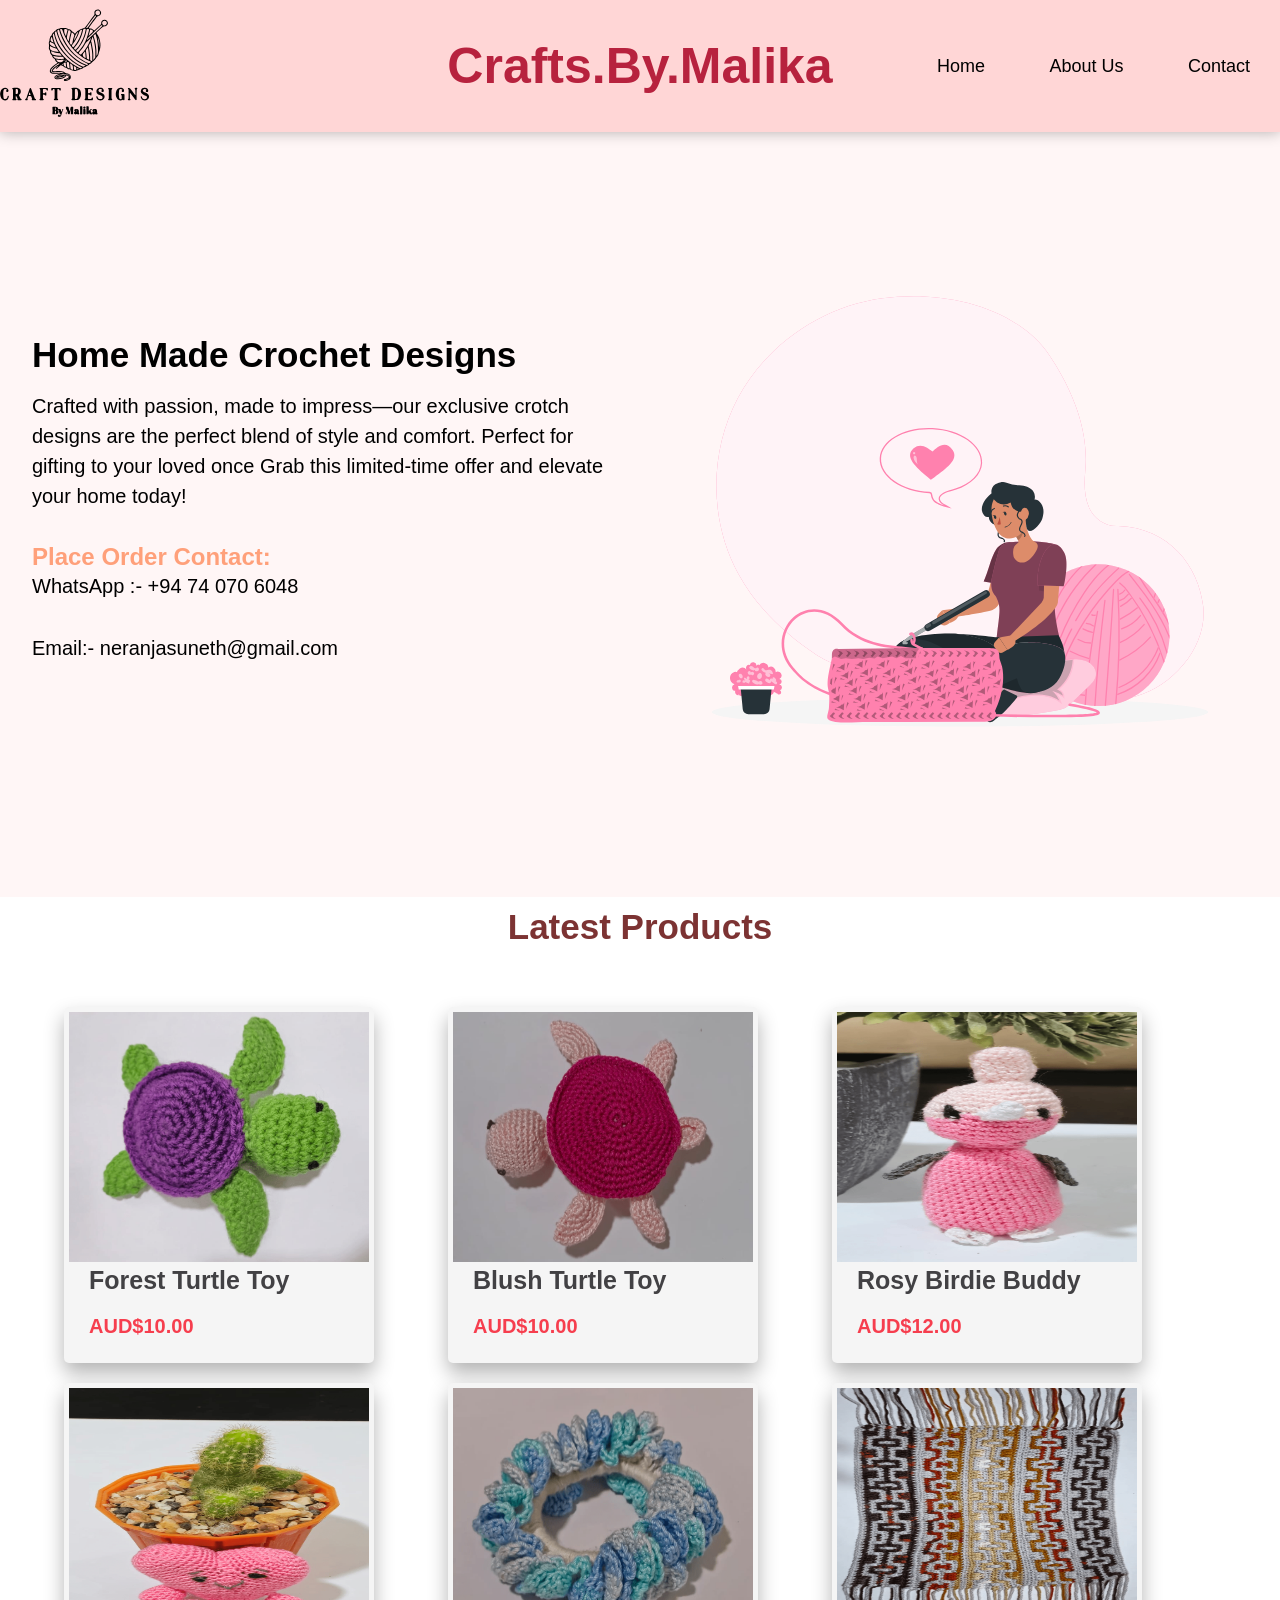
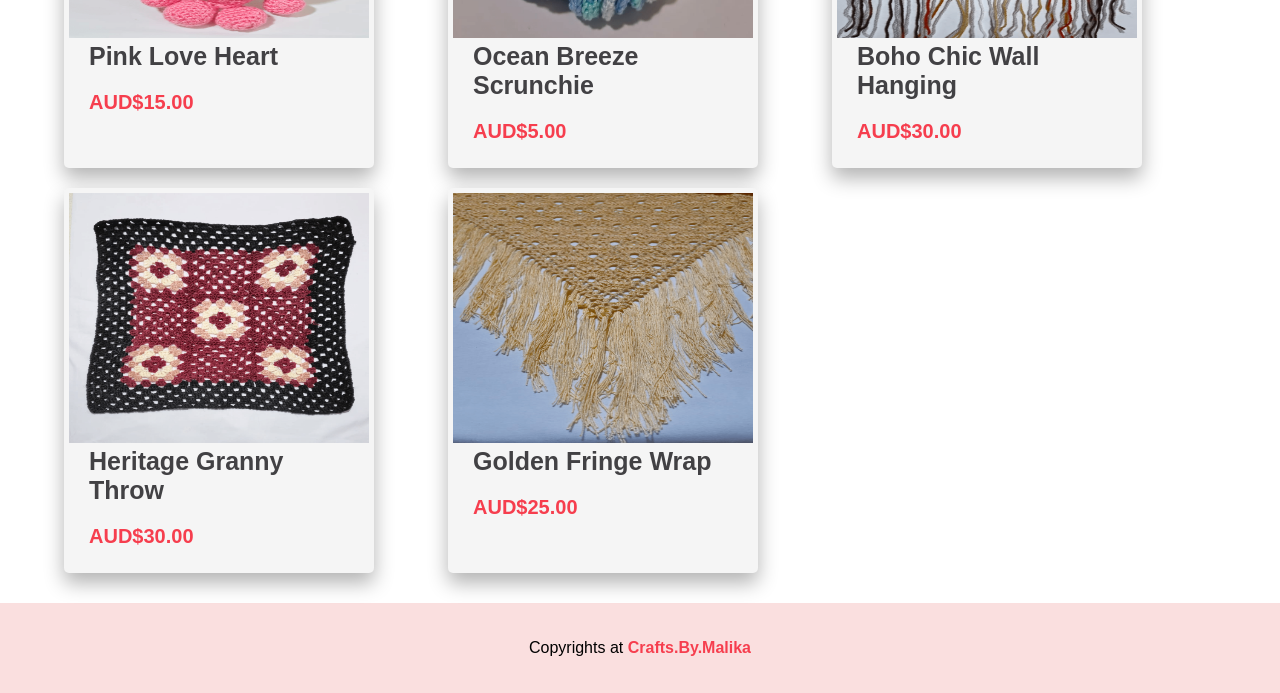
==== HTML/index.html @ 928efe6c "Changed Logo size and links on nav bar" ====
<!DOCTYPE html>
<html lang="en">
  <head>
    <meta charset="UTF-8" />
    <meta name="viewport" content="width=device-width, initial-scale=1.0" />
    <title>Document</title>
    <link rel="stylesheet" href="style.css" />
  </head>
  <body>
    <nav>
        <div class="column-right">
            <img
              src="./logo.svg"
              alt="Crafts.byMalika Logo"
              class="logo-image"
            />
          </div>
      <div class="logo">Crafts.By.Malika</div>
      
      <div class="nav-items">
        <a href="/">Home</a> 
        <a href="/">About Us</a> 
        <a href="/">Contact</a> 
      </div>
    </nav>
    <section class="hero">
      <div class="hero-container">
        <div class="column-left">
          <h1>Home Made Crochet Designs</h1>
          <p>
            Crafted with passion, made to impress—our exclusive crotch designs are the perfect blend of style and comfort. 
            Perfect for gifting to your loved once
            Grab this limited-time offer and elevate your home today!
          </p>

          <h2 class="contact">
            Place Order Contact:  
          </h2>

          <p> WhatsApp :- +94 74 070 6048</p>
          <p> Email:- neranjasuneth@gmail.com</p>
          
        </div>
        <div class="column-right">
          <img
            src="./Crochet-rafiki.svg"
            alt="illustration"
            class="hero-image"
          />
        </div>
      </div>

      

    </section>

    <h1 class="pheading"> Latest Products</h1>
   
    <section class="sec">
        <div class="products">

            <!-- Card Start -->
            <div class="card">
                <div class="img"><img src="1.png" alt=""></div>
                <div class="title">Forest Turtle Toy</div>
                <div class="box">
                    <div class="price">AUD$10.00</div>
                </div>
            </div>
            <!-- Card End -->

            <!-- Card Start -->
            <div class="card">
                <div class="img"><img src="2.png" alt=""></div>
                <div class="title">Blush Turtle Toy</div>
                <div class="box">
                    <div class="price">AUD$10.00</div>
                </div>
            </div>
            <!-- Card End -->

            <!-- Card Start -->
            <div class="card">
                <div class="img"><img src="3.png" alt=""></div>
                <div class="title">Rosy Birdie Buddy</div>
                <div class="box">
                    <div class="price">AUD$12.00</div>
                </div>
            </div>
            <!-- Card End -->

            <!-- Card Start -->
            <div class="card">
                <div class="img"><img src="4.png" alt=""></div>
                <div class="title">Pink Love Heart</div>
                <div class="box">
                    <div class="price">AUD$15.00</div>
                </div>
            </div>
            <!-- Card End -->

            <!-- Card Start -->
            <div class="card">
                <div class="img"><img src="5.png" alt=""></div>
                <div class="title">Ocean Breeze Scrunchie</div>
                <div class="box">
                    <div class="price">AUD$5.00</div>
                </div>
            </div>
            <!-- Card End -->

            <!-- Card Start -->
            <div class="card">
                <div class="img"><img src="6.png" alt=""></div>
                <div class="title">Boho Chic Wall Hanging</div>
                <div class="box">
                    <div class="price">AUD$30.00</div>
                </div>
            </div>
            <!-- Card End -->

            <!-- Card Start -->
            <div class="card">
                <div class="img"><img src="7.png" alt=""></div>
                <div class="title">Heritage Granny Throw</div>
                <div class="box">
                    <div class="price">AUD$30.00</div>
                </div>
            </div>
            <!-- Card End -->

            <!-- Card Start -->
            <div class="card">
                <div class="img"><img src="8.png" alt=""></div>
                <div class="title">Golden Fringe Wrap</div>
                <div class="box">
                    <div class="price">AUD$25.00</div>
                </div>
            </div>
            <!-- Card End -->

        
        </div>
    </section>

    <footer>
        <p>Copyrights at <a href="">Crafts.By.Malika</a></p>
    </footer>

  </body>
</html>
---- HTML/style.css ----
* {
    box-sizing: border-box;
    margin: 0;
    padding: 0;
    font-family: 'Trebuchet MS', 'Lucida Sans Unicode', 'Lucida Grande', 'Lucida Sans', Arial, sans-serif;
  }
  
  .logo-image {
    width: 150px; /* Adjust this value to make the logo smaller */
    height: auto; /* Maintain aspect ratio */
  }
  
  nav {
    height: 132px;
    background: #ffd6d6;
    display: flex;
    justify-content: space-between;
    align-items: center;
    padding: 0px calc((100vw - 1300px) / 2);
    position: relative;
    box-shadow: 0 0 14px rgba(0, 0, 0, 0.3);
    
  }
  
  .hero {
    background: #fff6f6;
  }
  
  .logo {
    color: #b7223e;
    font-size: 50px; 
    font-weight: bold;
    font-style: initial;
    position: absolute;
    left: 50%;
    transform: translateX(-50%);
  }
  
  .nav-items {
    margin-left: auto;
  }
  
  nav a {
    text-decoration: none;
    color: #000;
    font-size: 18px; 
    padding: 0 30px; 
  }
  
  nav a:hover {
    color: #1b13af;
  }

  .contact{
    color: lightsalmon;
  }
  
  .hero-container {
    display: grid;
    grid-template-columns: 0.5fr 0.5fr;
    height: 85vh;
    padding: 48px calc((100vw - 1300px) / 2); 
    
  }

  
  .column-left {
    display: flex;
    flex-direction: column;
    justify-content: center;
    align-items: flex-start;
    color: #000;
    padding: 0px 32px; 
  }
  
  .column-left h1 {
    margin-bottom: 16px; 
    font-size: 35px; 
  }
  
  .column-left p {
    margin-bottom: 32px;
    font-size: 20px; 
    line-height: 1.5;
  }

  .pheading{
    text-align: center;
    font-size: 35px;
    margin-top: 10px; 
    margin-bottom: 50px; 
    color: rgb(124, 51, 51);

  }
  
  /* Products */

  .sec{
    padding: 10px 5%;
  }

  .products{
    display: grid;
    grid-template-columns: repeat(auto-fit, minmax(320px, 1fr));
  }

  .products .card{

    width: 310px;
    background: #f5f5f5;
    box-shadow: 0 10px 20px rgba(0, 0, 0, 0.3);
    border-radius: 5px;
    padding: 5px;
    margin-bottom: 20px;
  }

  .products .card img{
    height: 250px;
    width: 100%;

  }

  .products .card .title{
    font-weight: 900;
    font-size: 25px;
    color: #424144;
    padding: 0 20px;
  }

  .products .card .box{
    display: flex;
    justify-content: space-between;
    align-items: center;
    padding: 20px;
  }
  
  .products .card .box .price{
    color: #f63e4e;
    font-size: 20px;
    font-weight: bold;
  }
  
  /* Footer */

  footer{
    background-color: #fadfdf;
    height: 10vh;
  }

  footer p{
    text-align: center;
    line-height: 10vh;
  }

  footer p a{
    text-decoration: none;
    color: #f63e4e;
    font-weight: bold;
  }
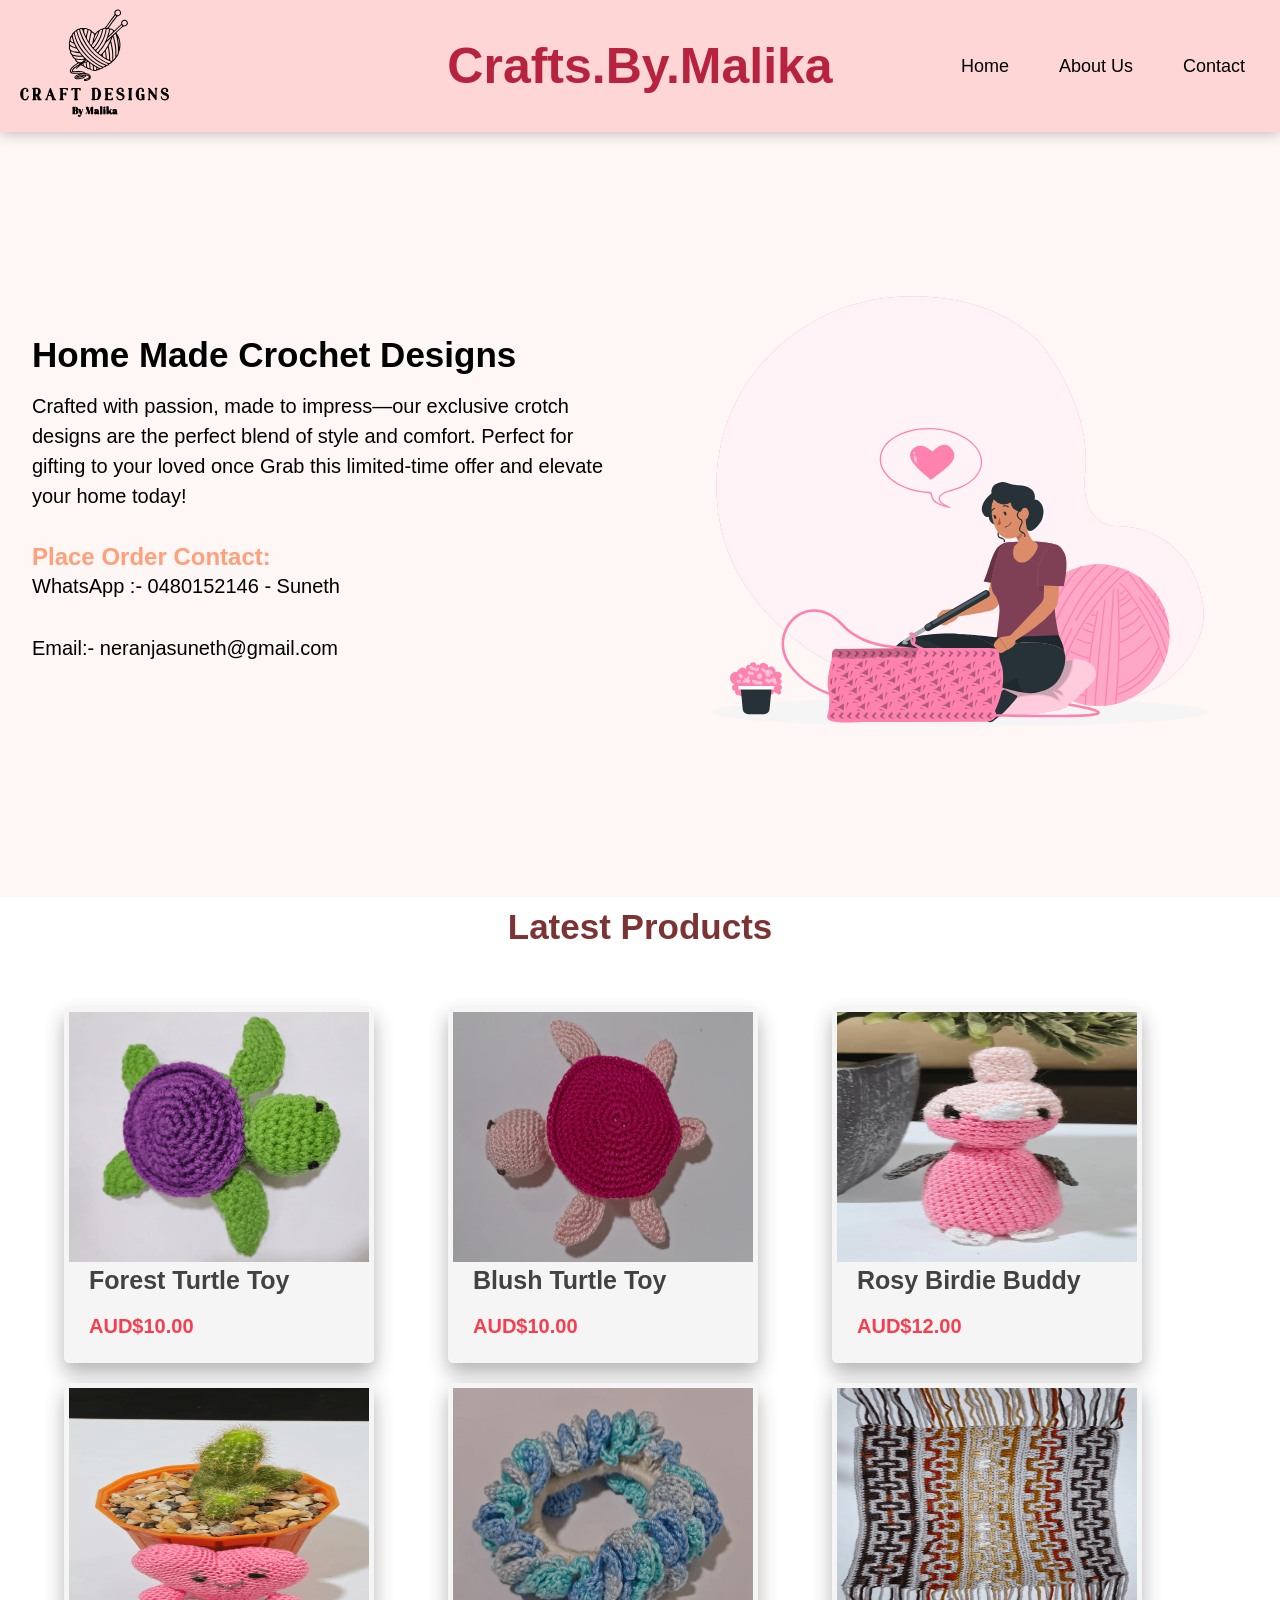
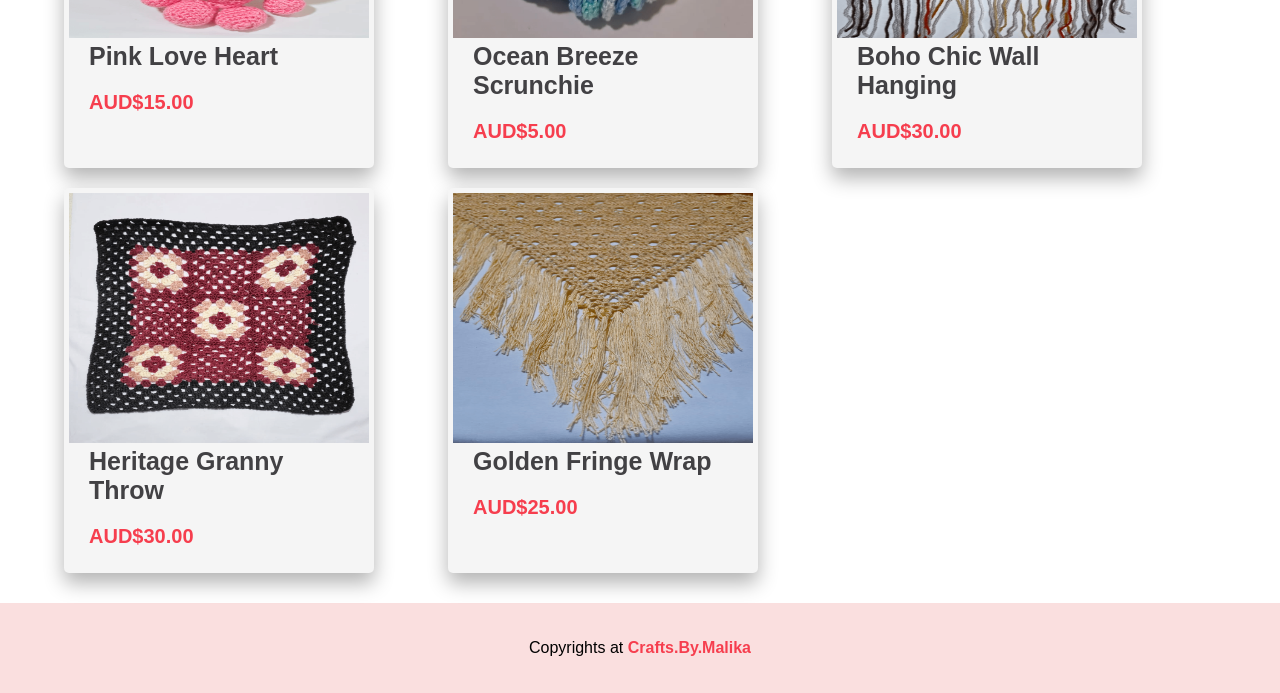
==== commit 6c0e45cc: "Intiial MVP completed" ====
--- a/HTML/index.html
+++ b/HTML/index.html
@@ -37,7 +37,7 @@
             Place Order Contact:  
           </h2>
 
-          <p> WhatsApp :- +94 74 070 6048</p>
+          <p> WhatsApp :- 0480152146 - Suneth</p>
           <p> Email:- neranjasuneth@gmail.com</p>
           
         </div>
--- a/HTML/style.css
+++ b/HTML/style.css
@@ -1,32 +1,31 @@
 * {
-    box-sizing: border-box;
-    margin: 0;
-    padding: 0;
-    font-family: 'Trebuchet MS', 'Lucida Sans Unicode', 'Lucida Grande', 'Lucida Sans', Arial, sans-serif;
-  }
-  
-  .logo-image {
-    width: 150px; /* Adjust this value to make the logo smaller */
-    height: auto; /* Maintain aspect ratio */
-  }
-  
-  nav {
-    height: 132px;
-    background: #ffd6d6;
-    display: flex;
-    justify-content: space-between;
-    align-items: center;
-    padding: 0px calc((100vw - 1300px) / 2);
-    position: relative;
-    box-shadow: 0 0 14px rgba(0, 0, 0, 0.3);
-    
-  }
-  
-  .hero {
-    background: #fff6f6;
-  }
-  
-  .logo {
+  box-sizing: border-box;
+  margin: 0;
+  padding: 0;
+  font-family: 'Trebuchet MS', 'Lucida Sans Unicode', 'Lucida Grande', 'Lucida Sans', Arial, sans-serif;
+}
+
+.logo-image {
+  width: 150px; /* Adjust this value to make the logo smaller */
+  height: auto; /* Maintain aspect ratio */
+}
+
+nav {
+  height: 132px;
+  background: #ffd6d6;
+  display: flex;
+  justify-content: space-between;
+  align-items: center;
+  padding: 0 20px;
+  position: relative;
+  box-shadow: 0 0 14px rgba(0, 0, 0, 0.3);
+}
+
+.hero {
+  background: #fff6f6;
+}
+
+.logo {
     color: #b7223e;
     font-size: 50px; 
     font-weight: bold;
@@ -35,125 +34,124 @@
     left: 50%;
     transform: translateX(-50%);
   }
-  
-  .nav-items {
-    margin-left: auto;
-  }
-  
-  nav a {
-    text-decoration: none;
-    color: #000;
-    font-size: 18px; 
-    padding: 0 30px; 
-  }
-  
-  nav a:hover {
-    color: #1b13af;
-  }
 
-  .contact{
-    color: lightsalmon;
-  }
-  
-  .hero-container {
-    display: grid;
-    grid-template-columns: 0.5fr 0.5fr;
-    height: 85vh;
-    padding: 48px calc((100vw - 1300px) / 2); 
-    
-  }
+.nav-items {
+  display: flex;
+  gap: 20px;
+  margin-left: auto;
+}
 
-  
-  .column-left {
-    display: flex;
-    flex-direction: column;
-    justify-content: center;
-    align-items: flex-start;
-    color: #000;
-    padding: 0px 32px; 
-  }
-  
-  .column-left h1 {
-    margin-bottom: 16px; 
-    font-size: 35px; 
-  }
-  
-  .column-left p {
-    margin-bottom: 32px;
-    font-size: 20px; 
-    line-height: 1.5;
-  }
+nav a {
+  text-decoration: none;
+  color: #000;
+  font-size: 18px; 
+  padding: 10px 15px; 
+}
 
-  .pheading{
-    text-align: center;
-    font-size: 35px;
-    margin-top: 10px; 
-    margin-bottom: 50px; 
-    color: rgb(124, 51, 51);
+nav a:hover {
+  color: #1b13af;
+}
 
-  }
-  
-  /* Products */
+.contact {
+  color: lightsalmon;
+}
 
-  .sec{
-    padding: 10px 5%;
-  }
+.hero-container {
+  display: grid;
+  grid-template-columns: 0.5fr 0.5fr;
+  height: 85vh;
+  padding: 48px calc((100vw - 1300px) / 2); 
+}
 
-  .products{
-    display: grid;
-    grid-template-columns: repeat(auto-fit, minmax(320px, 1fr));
-  }
+.column-left {
+  display: flex;
+  flex-direction: column;
+  justify-content: center;
+  align-items: flex-start;
+  color: #000;
+  padding: 0px 32px; 
+}
 
-  .products .card{
+.column-left h1 {
+  margin-bottom: 16px; 
+  font-size: 35px; 
+}
 
-    width: 310px;
-    background: #f5f5f5;
-    box-shadow: 0 10px 20px rgba(0, 0, 0, 0.3);
-    border-radius: 5px;
-    padding: 5px;
-    margin-bottom: 20px;
-  }
+.column-left p {
+  margin-bottom: 32px;
+  font-size: 20px; 
+  line-height: 1.5;
+}
 
-  .products .card img{
-    height: 250px;
-    width: 100%;
+.pheading {
+  text-align: center;
+  font-size: 35px;
+  margin-top: 10px; 
+  margin-bottom: 50px; 
+  color: rgb(124, 51, 51);
+}
 
-  }
+/* Products */
 
-  .products .card .title{
-    font-weight: 900;
-    font-size: 25px;
-    color: #424144;
-    padding: 0 20px;
-  }
+.sec {
+  padding: 10px 5%;
+}
 
-  .products .card .box{
-    display: flex;
-    justify-content: space-between;
-    align-items: center;
-    padding: 20px;
-  }
-  
-  .products .card .box .price{
-    color: #f63e4e;
-    font-size: 20px;
-    font-weight: bold;
-  }
-  
-  /* Footer */
+.products {
+  display: grid;
+  grid-template-columns: repeat(auto-fit, minmax(320px, 1fr));
+}
 
-  footer{
-    background-color: #fadfdf;
-    height: 10vh;
-  }
+.products .card {
+  width: 100%;
+  max-width: 310px;
+  background: #f5f5f5;
+  box-shadow: 0 10px 20px rgba(0, 0, 0, 0.3);
+  border-radius: 5px;
+  padding: 5px;
+  margin-bottom: 20px;
+}
 
-  footer p{
-    text-align: center;
-    line-height: 10vh;
-  }
+.products .card img {
+  height: 250px;
+  width: 100%;
+}
 
-  footer p a{
-    text-decoration: none;
-    color: #f63e4e;
-    font-weight: bold;
-  }
+.products .card .title {
+  font-weight: 900;
+  font-size: 25px;
+  color: #424144;
+  padding: 0 20px;
+}
+
+.products .card .box {
+  display: flex;
+  justify-content: space-between;
+  align-items: center;
+  padding: 20px;
+}
+
+.products .card .box .price {
+  color: #f63e4e;
+  font-size: 20px;
+  font-weight: bold;
+}
+
+/* Footer */
+
+footer {
+  background-color: #fadfdf;
+  height: 10vh;
+}
+
+footer p {
+  text-align: center;
+  line-height: 10vh;
+}
+
+footer p a {
+  text-decoration: none;
+  color: #f63e4e;
+  font-weight: bold;
+}
+
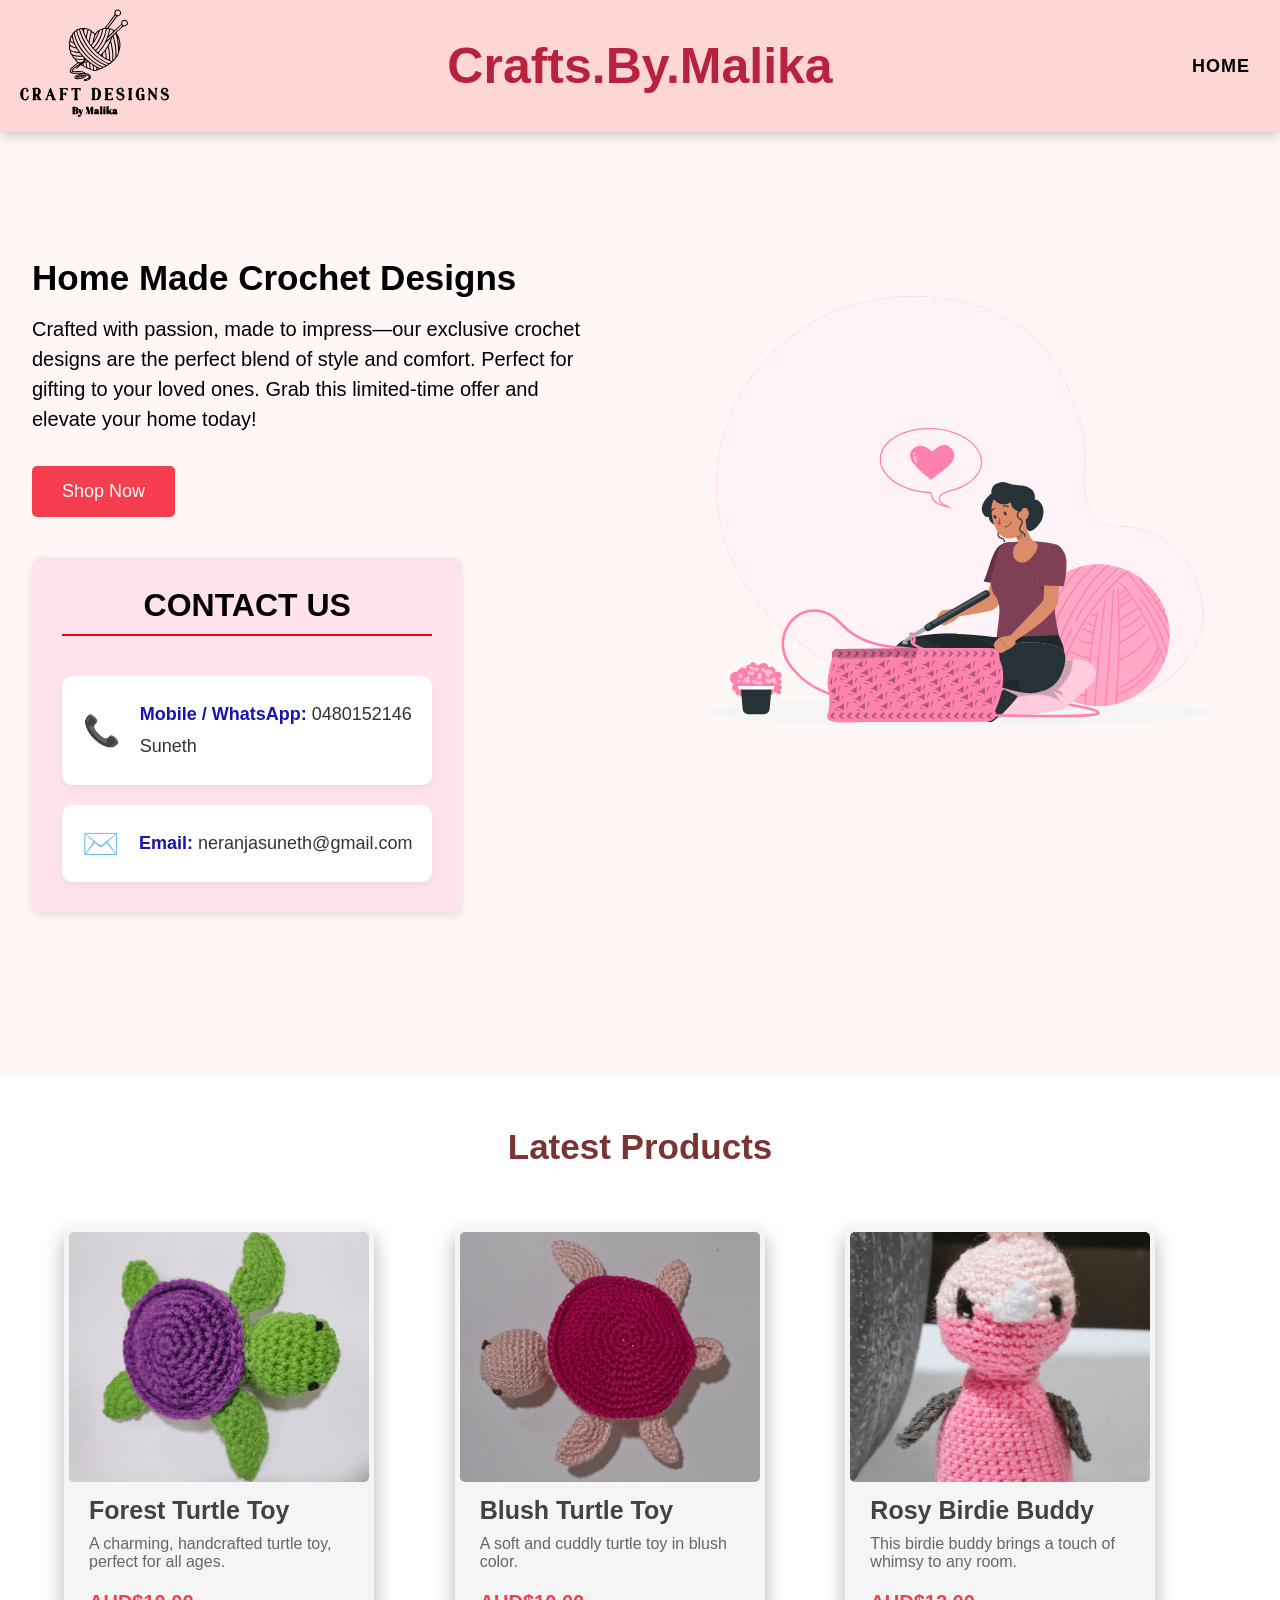
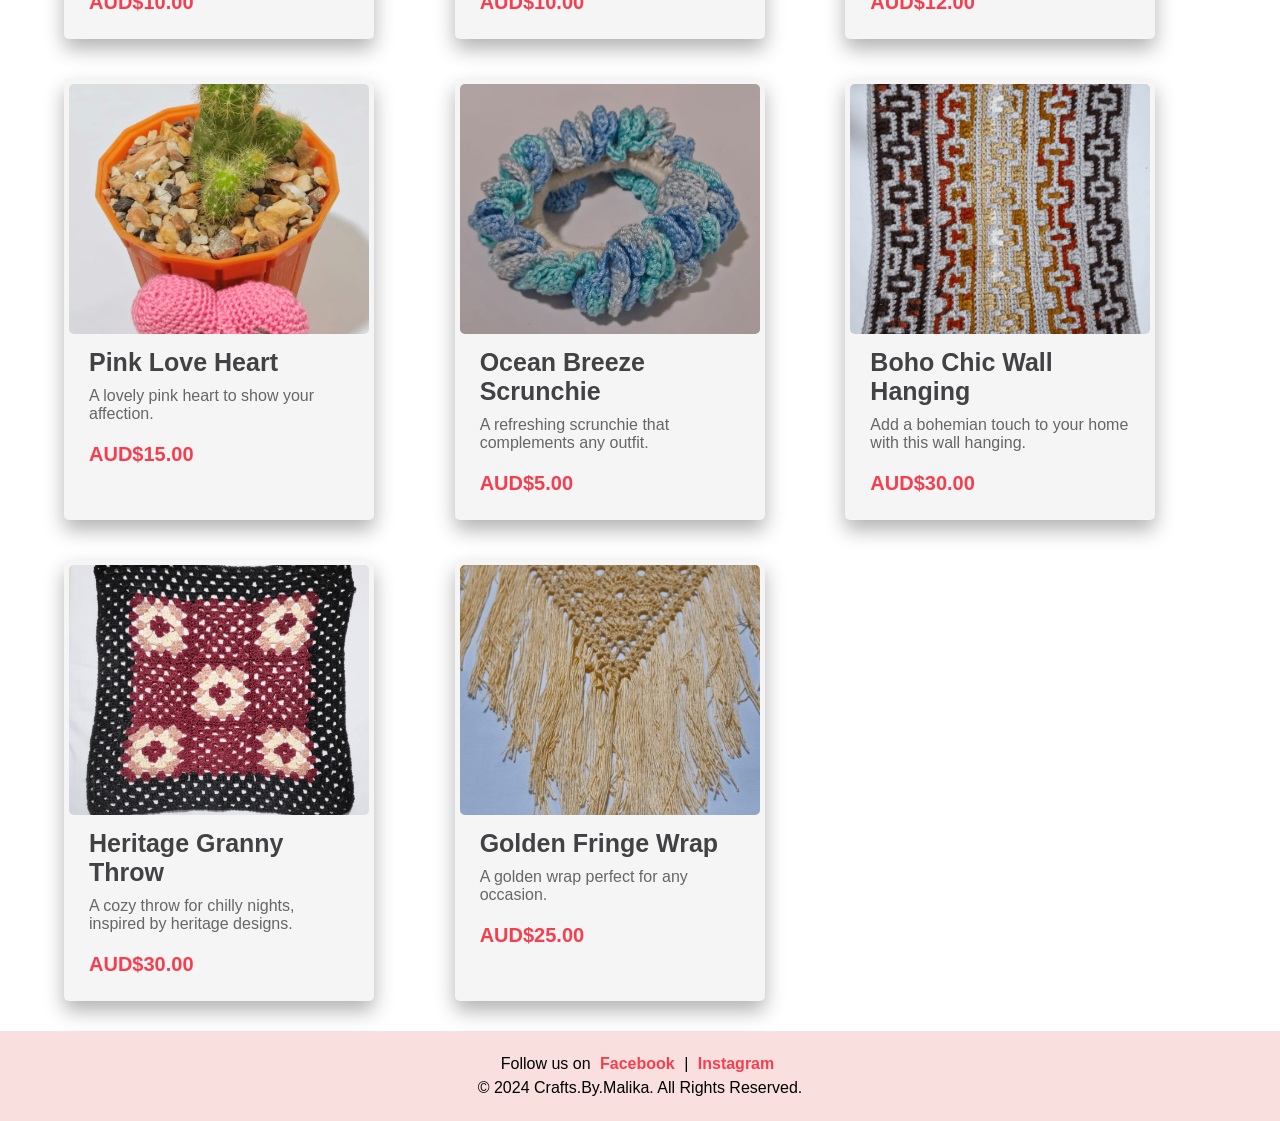
==== commit e893c283: "chore: preserve in-progress storefront edits before redesign Snapshot of the working-tree refinement" ====
--- a/HTML/index.html
+++ b/HTML/index.html
@@ -1,68 +1,70 @@
 <!DOCTYPE html>
 <html lang="en">
-  <head>
+<head>
     <meta charset="UTF-8" />
     <meta name="viewport" content="width=device-width, initial-scale=1.0" />
-    <title>Document</title>
+    <title>Crafts.By.Malika</title>
     <link rel="stylesheet" href="style.css" />
-  </head>
-  <body>
+    <meta name="description" content="Discover handmade crochet designs by Crafts.By.Malika. Shop unique, handcrafted items perfect for gifting or home decor.">
+</head>
+<body>
     <nav>
         <div class="column-right">
-            <img
-              src="./logo.svg"
-              alt="Crafts.byMalika Logo"
-              class="logo-image"
-            />
-          </div>
-      <div class="logo">Crafts.By.Malika</div>
-      
-      <div class="nav-items">
-        <a href="/">Home</a> 
-        <a href="/">About Us</a> 
-        <a href="/">Contact</a> 
-      </div>
+            <img src="./logo.svg" alt="Crafts.byMalika Logo" class="logo-image" />
+        </div>
+        <div class="logo">Crafts.By.Malika</div>
+        <div class="nav-items">
+            <a href="">Home</a> 
+
+        </div>
     </nav>
+
     <section class="hero">
-      <div class="hero-container">
-        <div class="column-left">
-          <h1>Home Made Crochet Designs</h1>
-          <p>
-            Crafted with passion, made to impress—our exclusive crotch designs are the perfect blend of style and comfort. 
-            Perfect for gifting to your loved once
-            Grab this limited-time offer and elevate your home today!
-          </p>
-
-          <h2 class="contact">
-            Place Order Contact:  
-          </h2>
-
-          <p> WhatsApp :- 0480152146 - Suneth</p>
-          <p> Email:- neranjasuneth@gmail.com</p>
-          
+        <div class="hero-container">
+            <div class="column-left">
+                <h1>Home Made Crochet Designs</h1>
+                <p>
+                    Crafted with passion, made to impress—our exclusive crochet designs are the perfect blend of style and comfort. 
+                    Perfect for gifting to your loved ones. Grab this limited-time offer and elevate your home today!
+                </p>
+                <button class="cta-button">Shop Now</button>
+                
+                <section class="contact-section">
+                    <h2 class="contact-heading">CONTACT US</h2>
+                    <div class="contact-card">
+                        <div class="contact-item">
+                            <span class="contact-icon">📞</span>
+                            <div class="contact-details">
+                                <p><strong>Mobile / WhatsApp:</strong> 0480152146</p>
+                                <p>Suneth</p>
+                            </div>
+                        </div>
+                        <div class="contact-item">
+                            <span class="contact-icon">✉️</span>
+                            <div class="contact-details">
+                                <p><strong>Email:</strong> neranjasuneth@gmail.com</p>
+                            </div>
+                        </div>
+                    </div>
+                </section>
+                
+            </div>
+            <div class="column-right">
+                <img src="./Crochet-rafiki.svg" alt="Crochet Designs Illustration" class="hero-image" />
+            </div>
         </div>
-        <div class="column-right">
-          <img
-            src="./Crochet-rafiki.svg"
-            alt="illustration"
-            class="hero-image"
-          />
-        </div>
-      </div>
-
-      
-
     </section>
 
-    <h1 class="pheading"> Latest Products</h1>
-   
+    <h1 class="pheading">Latest Products</h1>
+
     <section class="sec">
         <div class="products">
 
             <!-- Card Start -->
             <div class="card">
-                <div class="img"><img src="1.png" alt=""></div>
+                <div class="img"><img src="1.png" alt="Forest Turtle Toy"></div>
                 <div class="title">Forest Turtle Toy</div>
+                <div class="description">A charming, handcrafted turtle toy, perfect for all ages.</div>
                 <div class="box">
                     <div class="price">AUD$10.00</div>
                 </div>
@@ -71,8 +73,9 @@
 
             <!-- Card Start -->
             <div class="card">
-                <div class="img"><img src="2.png" alt=""></div>
+                <div class="img"><img src="2.png" alt="Blush Turtle Toy"></div>
                 <div class="title">Blush Turtle Toy</div>
+                <div class="description">A soft and cuddly turtle toy in blush color.</div>
                 <div class="box">
                     <div class="price">AUD$10.00</div>
                 </div>
@@ -81,8 +84,9 @@
 
             <!-- Card Start -->
             <div class="card">
-                <div class="img"><img src="3.png" alt=""></div>
+                <div class="img"><img src="3.png" alt="Rosy Birdie Buddy"></div>
                 <div class="title">Rosy Birdie Buddy</div>
+                <div class="description">This birdie buddy brings a touch of whimsy to any room.</div>
                 <div class="box">
                     <div class="price">AUD$12.00</div>
                 </div>
@@ -91,8 +95,9 @@
 
             <!-- Card Start -->
             <div class="card">
-                <div class="img"><img src="4.png" alt=""></div>
+                <div class="img"><img src="4.png" alt="Pink Love Heart"></div>
                 <div class="title">Pink Love Heart</div>
+                <div class="description">A lovely pink heart to show your affection.</div>
                 <div class="box">
                     <div class="price">AUD$15.00</div>
                 </div>
@@ -101,8 +106,9 @@
 
             <!-- Card Start -->
             <div class="card">
-                <div class="img"><img src="5.png" alt=""></div>
+                <div class="img"><img src="5.png" alt="Ocean Breeze Scrunchie"></div>
                 <div class="title">Ocean Breeze Scrunchie</div>
+                <div class="description">A refreshing scrunchie that complements any outfit.</div>
                 <div class="box">
                     <div class="price">AUD$5.00</div>
                 </div>
@@ -111,8 +117,9 @@
 
             <!-- Card Start -->
             <div class="card">
-                <div class="img"><img src="6.png" alt=""></div>
+                <div class="img"><img src="6.png" alt="Boho Chic Wall Hanging"></div>
                 <div class="title">Boho Chic Wall Hanging</div>
+                <div class="description">Add a bohemian touch to your home with this wall hanging.</div>
                 <div class="box">
                     <div class="price">AUD$30.00</div>
                 </div>
@@ -121,8 +128,9 @@
 
             <!-- Card Start -->
             <div class="card">
-                <div class="img"><img src="7.png" alt=""></div>
+                <div class="img"><img src="7.png" alt="Heritage Granny Throw"></div>
                 <div class="title">Heritage Granny Throw</div>
+                <div class="description">A cozy throw for chilly nights, inspired by heritage designs.</div>
                 <div class="box">
                     <div class="price">AUD$30.00</div>
                 </div>
@@ -131,21 +139,24 @@
 
             <!-- Card Start -->
             <div class="card">
-                <div class="img"><img src="8.png" alt=""></div>
+                <div class="img"><img src="8.png" alt="Golden Fringe Wrap"></div>
                 <div class="title">Golden Fringe Wrap</div>
+                <div class="description">A golden wrap perfect for any occasion.</div>
                 <div class="box">
                     <div class="price">AUD$25.00</div>
                 </div>
             </div>
             <!-- Card End -->
 
-        
         </div>
     </section>
 
     <footer>
-        <p>Copyrights at <a href="">Crafts.By.Malika</a></p>
+        <p>Follow us on 
+            <a href="https://www.facebook.com/crafts.bymalika">Facebook</a> | 
+            <a href="https://www.instagram.com/crafts.bymalika">Instagram</a>
+        </p>
+        <p>&copy; 2024 Crafts.By.Malika. All Rights Reserved.</p>
     </footer>
-
-  </body>
-</html>+</body>
+</html>
--- a/HTML/style.css
+++ b/HTML/style.css
@@ -1,28 +1,26 @@
 * {
-  box-sizing: border-box;
-  margin: 0;
-  padding: 0;
-  font-family: 'Trebuchet MS', 'Lucida Sans Unicode', 'Lucida Grande', 'Lucida Sans', Arial, sans-serif;
+    box-sizing: border-box;
+    margin: 0;
+    padding: 0;
+    font-family: 'Trebuchet MS', 'Lucida Sans Unicode', 'Lucida Grande', 'Lucida Sans', Arial, sans-serif;
 }
 
 .logo-image {
-  width: 150px; /* Adjust this value to make the logo smaller */
-  height: auto; /* Maintain aspect ratio */
+    width: 150px; 
+    height: auto;
 }
 
 nav {
-  height: 132px;
-  background: #ffd6d6;
-  display: flex;
-  justify-content: space-between;
-  align-items: center;
-  padding: 0 20px;
-  position: relative;
-  box-shadow: 0 0 14px rgba(0, 0, 0, 0.3);
-}
-
-.hero {
-  background: #fff6f6;
+    height: 132px;
+    background: #ffd6d6;
+    display: flex;
+    justify-content: space-between;
+    align-items: center;
+    padding: 0 20px;
+    position: sticky;
+    top: 0;
+    z-index: 1000;
+    box-shadow: 0 0 14px rgba(0, 0, 0, 0.3);
 }
 
 .logo {
@@ -33,125 +31,297 @@
     position: absolute;
     left: 50%;
     transform: translateX(-50%);
-  }
+}
 
 .nav-items {
-  display: flex;
-  gap: 20px;
-  margin-left: auto;
+    display: flex;
+    gap: 20px;
+    margin-left: auto;
 }
 
 nav a {
-  text-decoration: none;
-  color: #000;
-  font-size: 18px; 
-  padding: 10px 15px; 
+    text-decoration: none;
+    color: #000;
+    font-size: 18px; 
+    padding: 10px 10px; 
+    position: relative;
+    font-weight: bold;
+    text-transform: uppercase;
+    letter-spacing: 1px;
+    transition: color 0.3s ease, transform 0.3s ease;
+}
+
+nav a::after {
+    content: '';
+    position: absolute;
+    left: 0;
+    bottom: 0;
+    width: 0;
+    height: 2px;
+    background-color: #f80000;
+    transition: width 0.3s ease;
 }
 
 nav a:hover {
-  color: #1b13af;
-}
-
-.contact {
-  color: lightsalmon;
+    color: #f80000;
+    transform: scale(1.1);
+}
+
+nav a:hover::after {
+    width: 100%;
+}
+
+.hero {
+    background: #fff6f6;
 }
 
 .hero-container {
-  display: grid;
-  grid-template-columns: 0.5fr 0.5fr;
-  height: 85vh;
-  padding: 48px calc((100vw - 1300px) / 2); 
+    display: grid;
+    grid-template-columns: 0.5fr 0.5fr;
+    height: 105vh;
+    padding: 48px calc((100vw - 1300px) / 2); 
 }
 
 .column-left {
-  display: flex;
-  flex-direction: column;
-  justify-content: center;
-  align-items: flex-start;
-  color: #000;
-  padding: 0px 32px; 
+    display: flex;
+    flex-direction: column;
+    justify-content: center;
+    align-items: flex-start;
+    color: #000;
+    padding: 0px 32px; 
 }
 
 .column-left h1 {
-  margin-bottom: 16px; 
-  font-size: 35px; 
+    margin-bottom: 16px; 
+    font-size: 35px; 
 }
 
 .column-left p {
-  margin-bottom: 32px;
-  font-size: 20px; 
-  line-height: 1.5;
-}
-
+    margin-bottom: 32px;
+    font-size: 20px; 
+    line-height: 1.5;
+}
+
+.cta-button {
+    background-color: #f63e4e;
+    color: white;
+    border: none;
+    padding: 15px 30px;
+    font-size: 18px;
+    cursor: pointer;
+    border-radius: 5px;
+    transition: background-color 0.3s ease;
+}
+
+.cta-button:hover {
+    background-color: #d32e2f;
+}
+
+/* Contact details */
+.contact-section {
+    background-color: #f3008215;
+    padding: 30px;
+    border-radius: 10px;
+    box-shadow: 0 4px 8px rgba(0, 0, 0, 0.1);
+    margin: 40px 0;
+    max-width: 100%;
+}
+
+.contact-heading {
+    color: #000000;
+    font-size: 32px;
+    margin-bottom: 20px;
+    font-weight: bold;
+    border-bottom: 2px solid #f40014;
+    display: inline-block;
+    padding-bottom: 10px;
+    text-align: center;
+    width: 100%;
+}
+
+.contact-card {
+    display: flex;
+    flex-direction: column;
+    gap: 20px;
+    margin-top: 20px;
+}
+
+.contact-item {
+    display: flex;
+    align-items: center;
+    background-color: #fff;
+    padding: 20px;
+    border-radius: 10px;
+    box-shadow: 0 4px 8px rgba(0, 0, 0, 0.05);
+    justify-content: center;
+}
+
+.contact-icon {
+    font-size: 30px;
+    color: #f63e4e;
+    margin-right: 20px;
+}
+
+.contact-details {
+    text-align: left;
+}
+
+.contact-details p {
+    margin: 5px 0;
+    color: #333;
+    font-size: 18px;
+}
+
+.contact-details strong {
+    color: #1b13af;
+}
+
+/* Product section */
 .pheading {
-  text-align: center;
-  font-size: 35px;
-  margin-top: 10px; 
-  margin-bottom: 50px; 
-  color: rgb(124, 51, 51);
-}
-
-/* Products */
+    text-align: center;
+    font-size: 35px;
+    margin-top: 50px; 
+    margin-bottom: 50px; 
+    color: rgb(124, 51, 51);
+}
 
 .sec {
-  padding: 10px 5%;
+    padding: 10px 5%;
 }
 
 .products {
-  display: grid;
-  grid-template-columns: repeat(auto-fit, minmax(320px, 1fr));
+    display: grid;
+    grid-template-columns: repeat(auto-fit, minmax(320px, 1fr));
+    gap: 20px;
 }
 
 .products .card {
-  width: 100%;
-  max-width: 310px;
-  background: #f5f5f5;
-  box-shadow: 0 10px 20px rgba(0, 0, 0, 0.3);
-  border-radius: 5px;
-  padding: 5px;
-  margin-bottom: 20px;
+    width: 100%;
+    max-width: 310px;
+    background: #f5f5f5;
+    box-shadow: 0 10px 20px rgba(0, 0, 0, 0.3);
+    border-radius: 5px;
+    padding: 5px;
+    margin-bottom: 20px;
+    transition: transform 0.3s ease, box-shadow 0.3s ease;
+}
+
+.products .card:hover {
+    transform: scale(1.05);
+    box-shadow: 0 12px 24px rgba(0, 0, 0, 0.3);
 }
 
 .products .card img {
-  height: 250px;
-  width: 100%;
+    height: 250px;
+    width: 100%;
+    object-fit: cover;
+    border-radius: 5px;
 }
 
 .products .card .title {
-  font-weight: 900;
-  font-size: 25px;
-  color: #424144;
-  padding: 0 20px;
+    font-weight: 900;
+    font-size: 25px;
+    color: #424144;
+    padding: 0 20px;
+    margin-top: 10px;
+}
+
+.products .card .description {
+    font-size: 16px;
+    color: #666;
+    padding: 0 20px;
+    margin-top: 10px;
 }
 
 .products .card .box {
-  display: flex;
-  justify-content: space-between;
-  align-items: center;
-  padding: 20px;
+    display: flex;
+    justify-content: space-between;
+    align-items: center;
+    padding: 20px;
 }
 
 .products .card .box .price {
-  color: #f63e4e;
-  font-size: 20px;
-  font-weight: bold;
+    color: #f63e4e;
+    font-size: 20px;
+    font-weight: bold;
 }
 
 /* Footer */
-
 footer {
-  background-color: #fadfdf;
-  height: 10vh;
+    background-color: #fadfdf;
+    height: 10vh;
+    display: flex;
+    flex-direction: column;
+    justify-content: center;
+    align-items: center;
 }
 
 footer p {
-  text-align: center;
-  line-height: 10vh;
+    text-align: center;
+    line-height: 1.5;
 }
 
 footer p a {
-  text-decoration: none;
-  color: #f63e4e;
-  font-weight: bold;
-}
-
+    text-decoration: none;
+    color: #f63e4e;
+    font-weight: bold;
+    margin: 0 5px;
+}
+
+/* Responsive Design */
+@media (max-width: 768px) {
+    .hero-container {
+        grid-template-columns: 1fr;
+        text-align: center;
+    }
+
+    .column-right {
+        display: none;
+    }
+
+    .products {
+        grid-template-columns: 1fr;
+    }
+
+    .logo {
+        font-size: 40px;
+    }
+
+    nav {
+        height: auto;
+        padding: 10px;
+    }
+
+    .cta-button {
+        padding: 10px 20px;
+        font-size: 16px;
+    }
+
+    .nav-items {
+        gap: 10px;
+        flex-wrap: wrap;
+    }
+
+    .contact-section {
+        padding: 20px;
+    }
+
+    .contact-card {
+        padding: 15px;
+    }
+
+    .contact-heading {
+        font-size: 28px;
+    }
+
+    .contact-item {
+        flex-direction: column;
+        align-items: flex-start;
+        text-align: left;
+    }
+
+    .contact-icon {
+        margin-right: 0;
+        margin-bottom: 10px;
+    }
+}
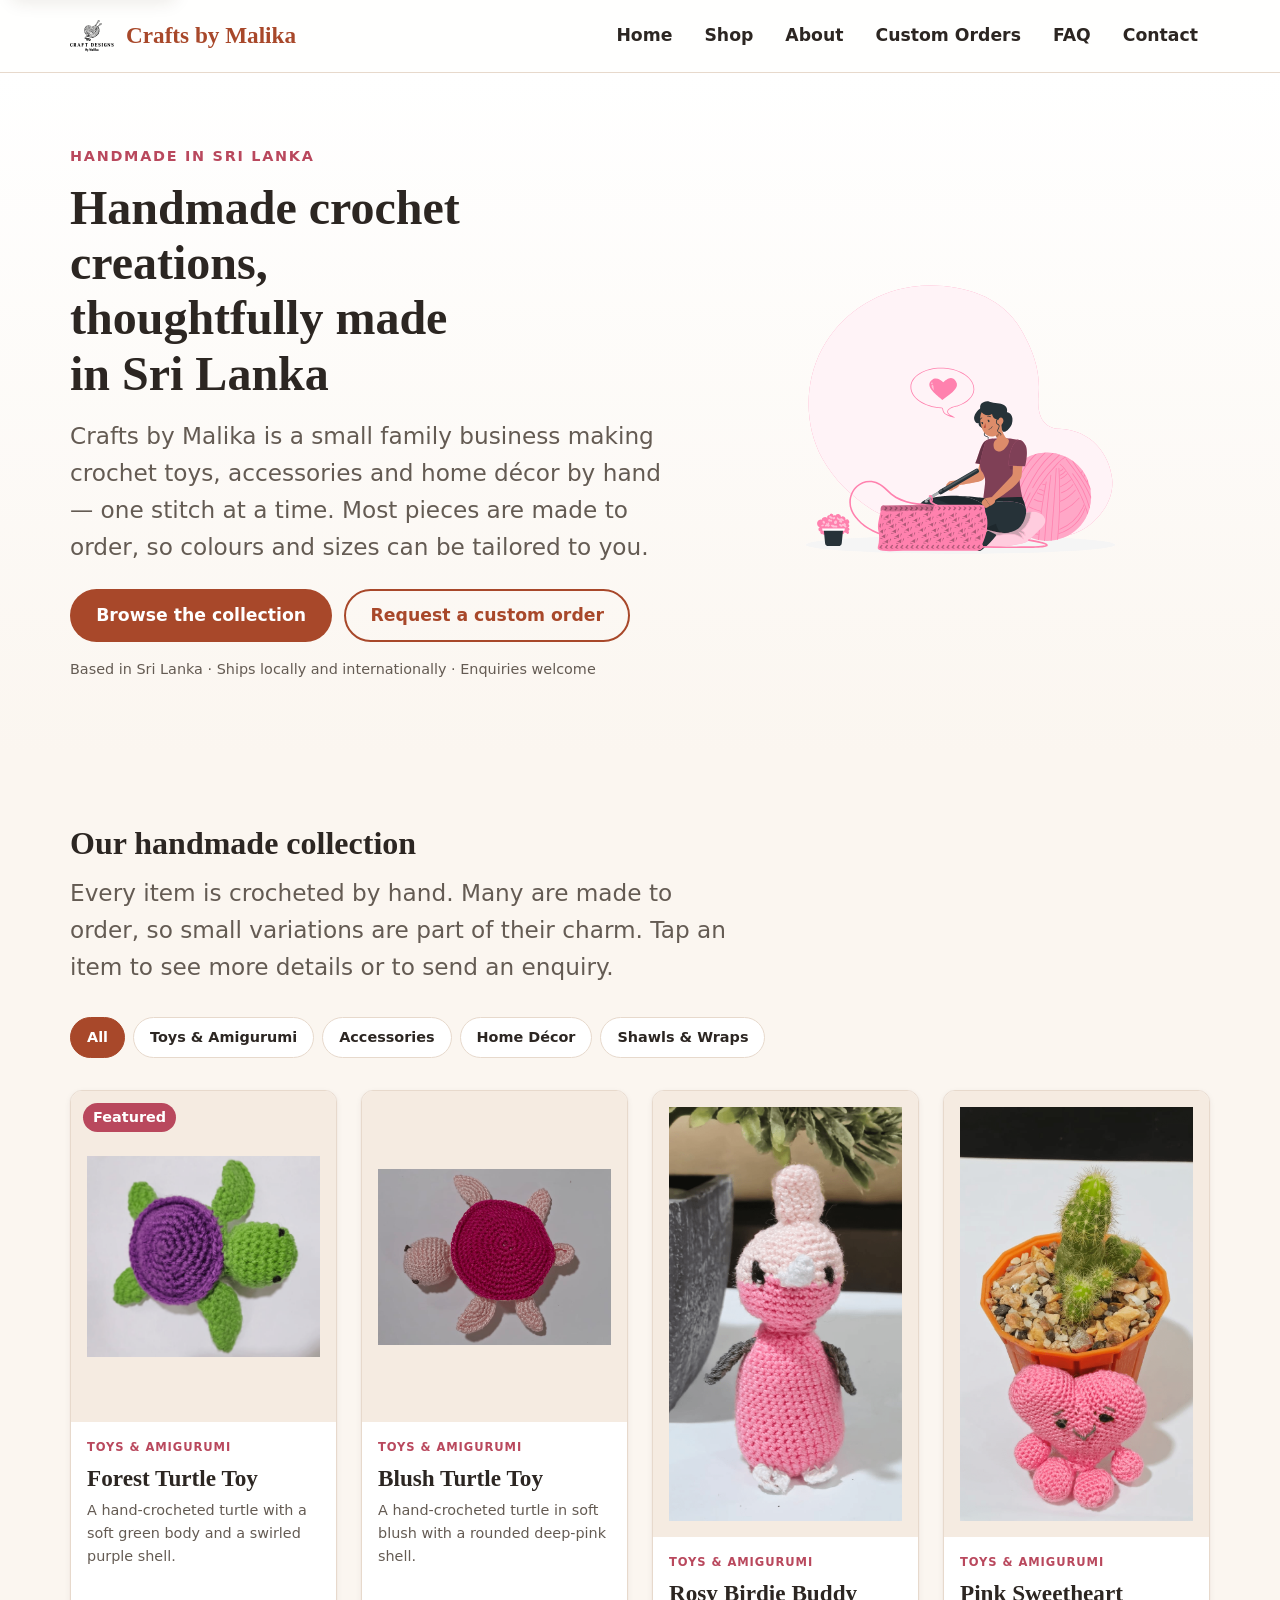
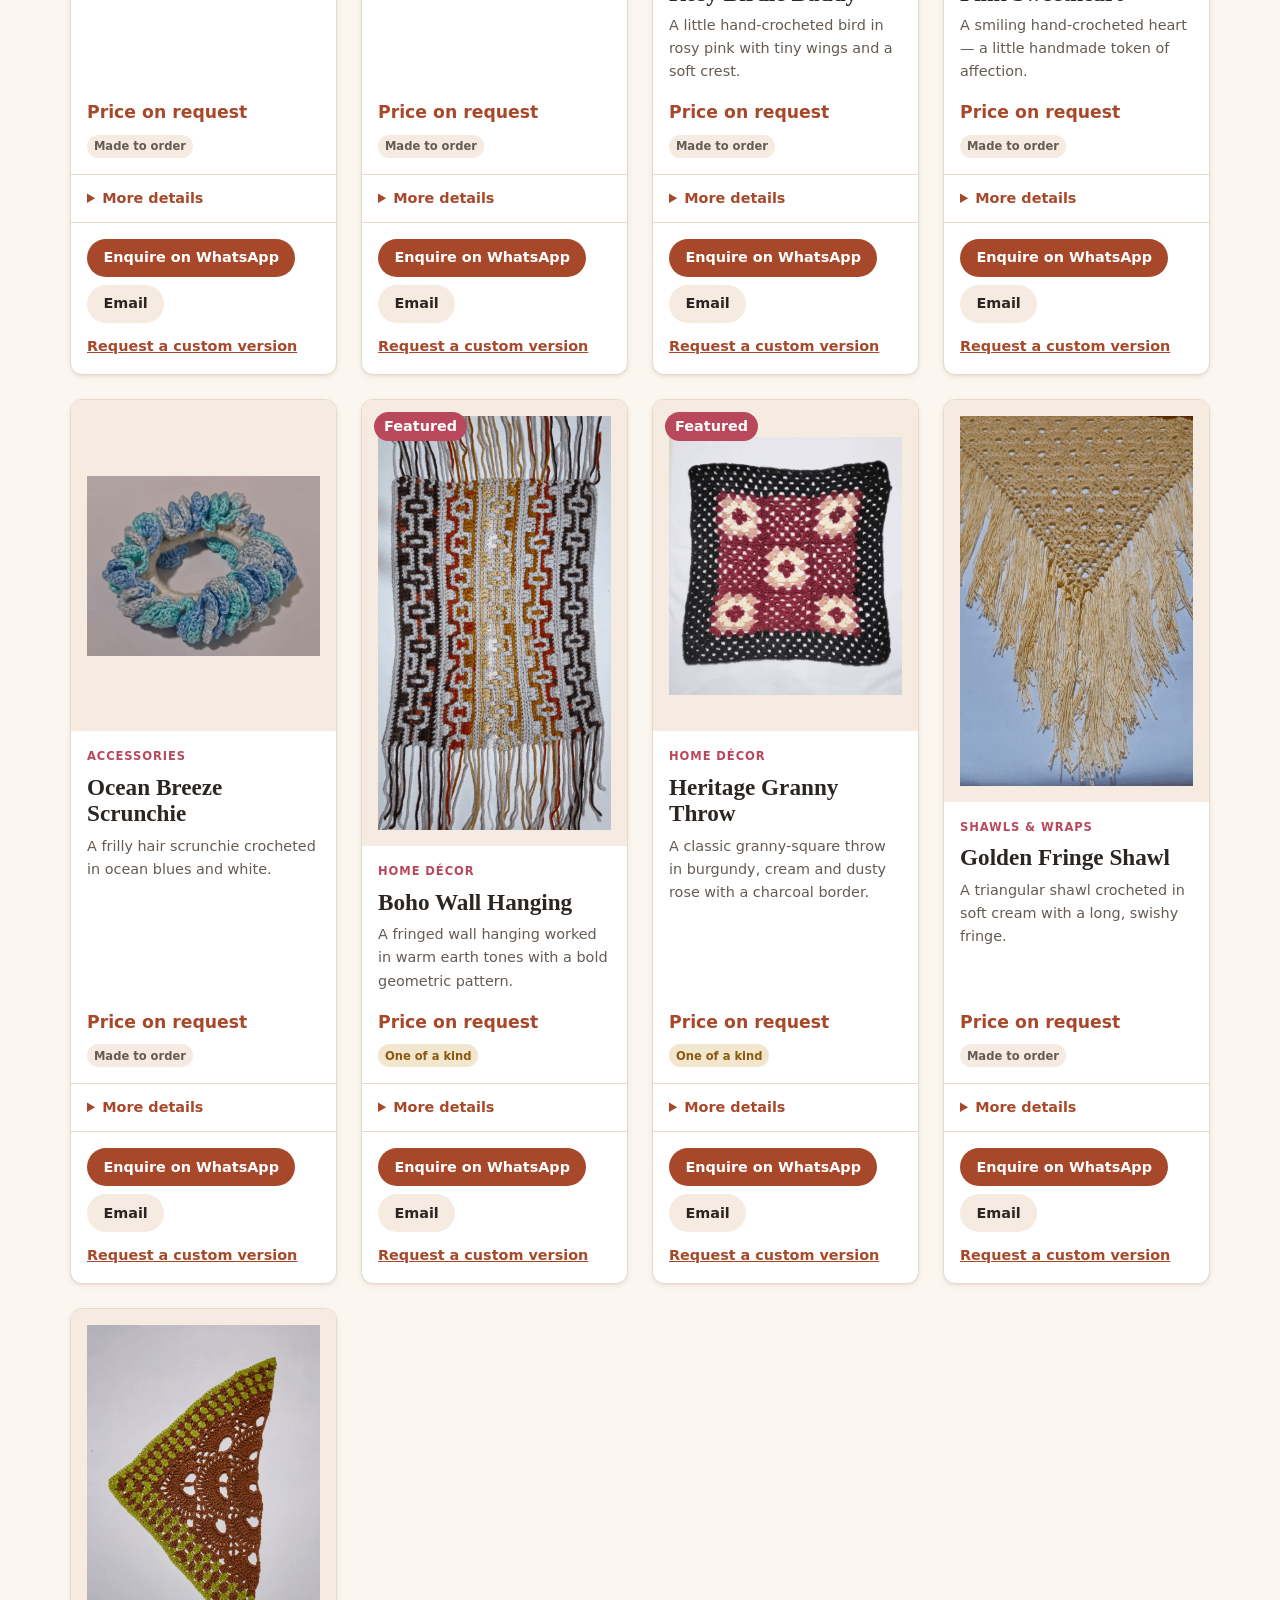
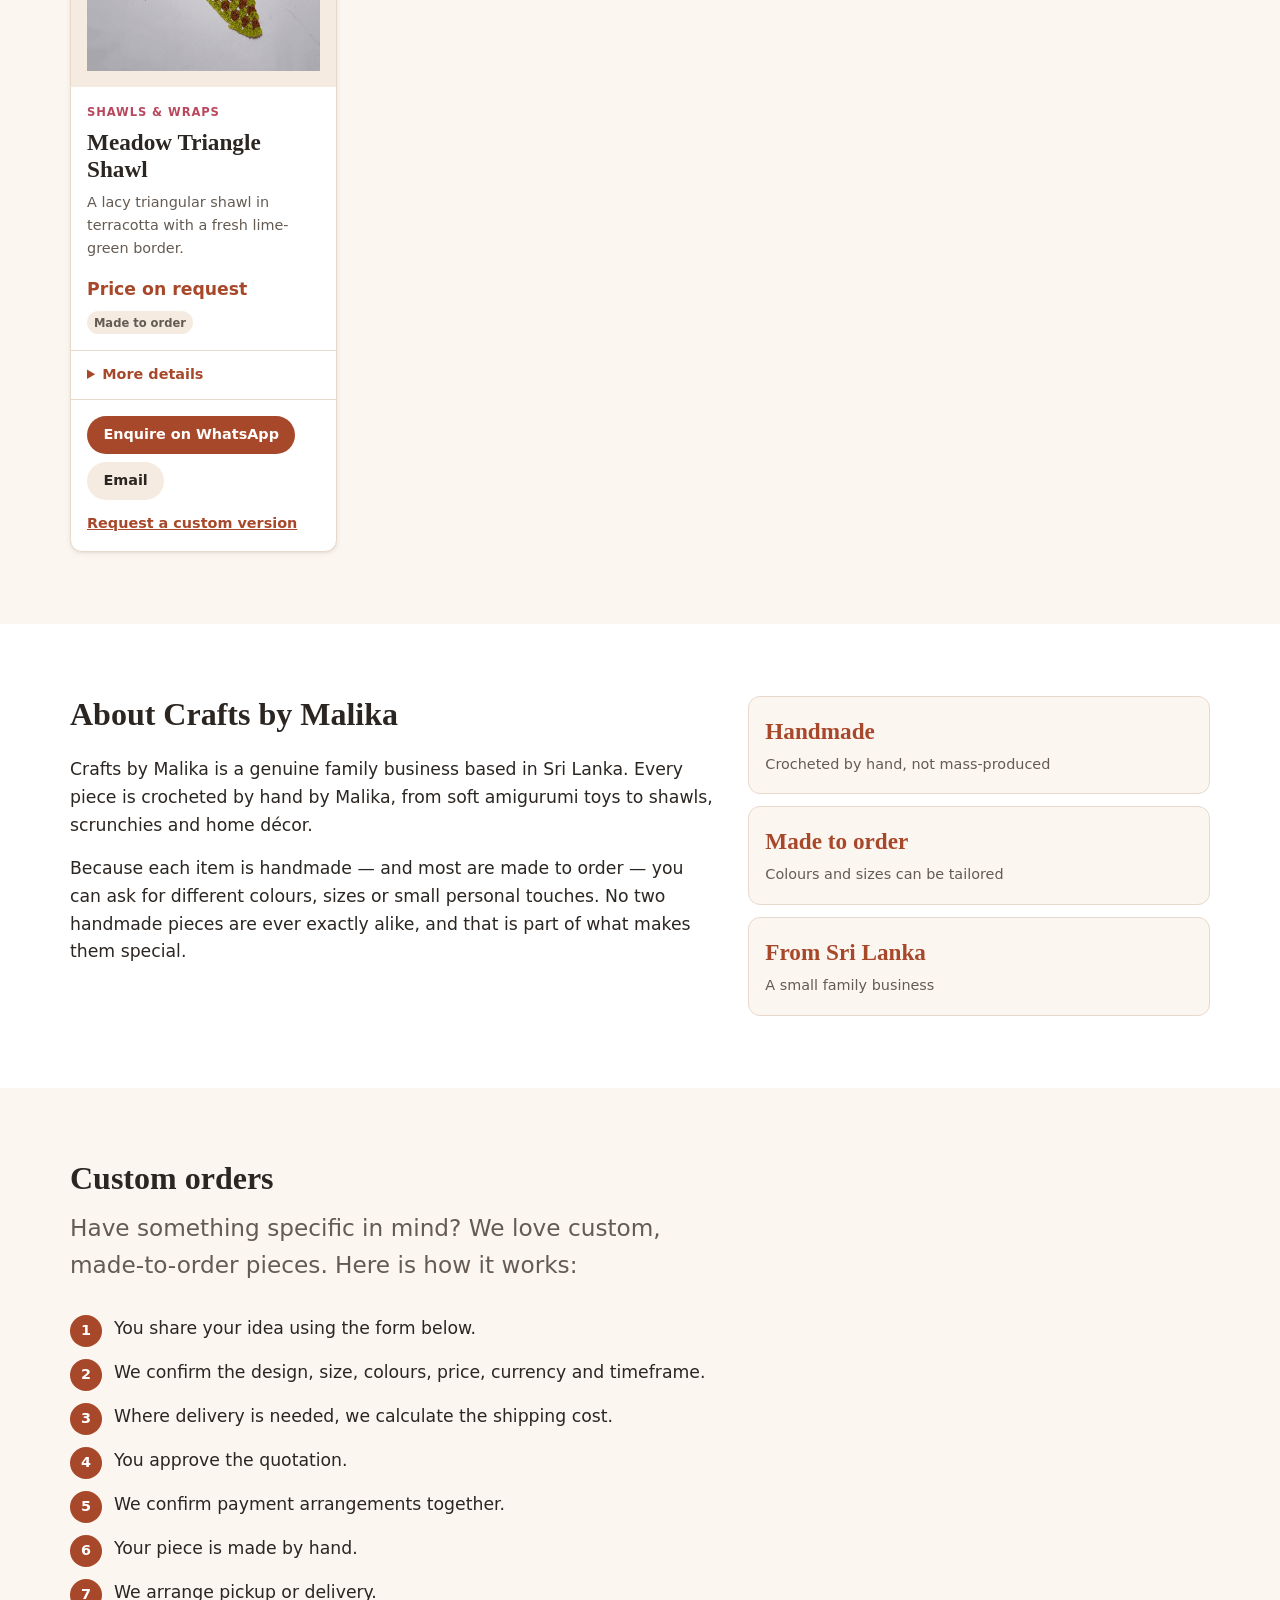
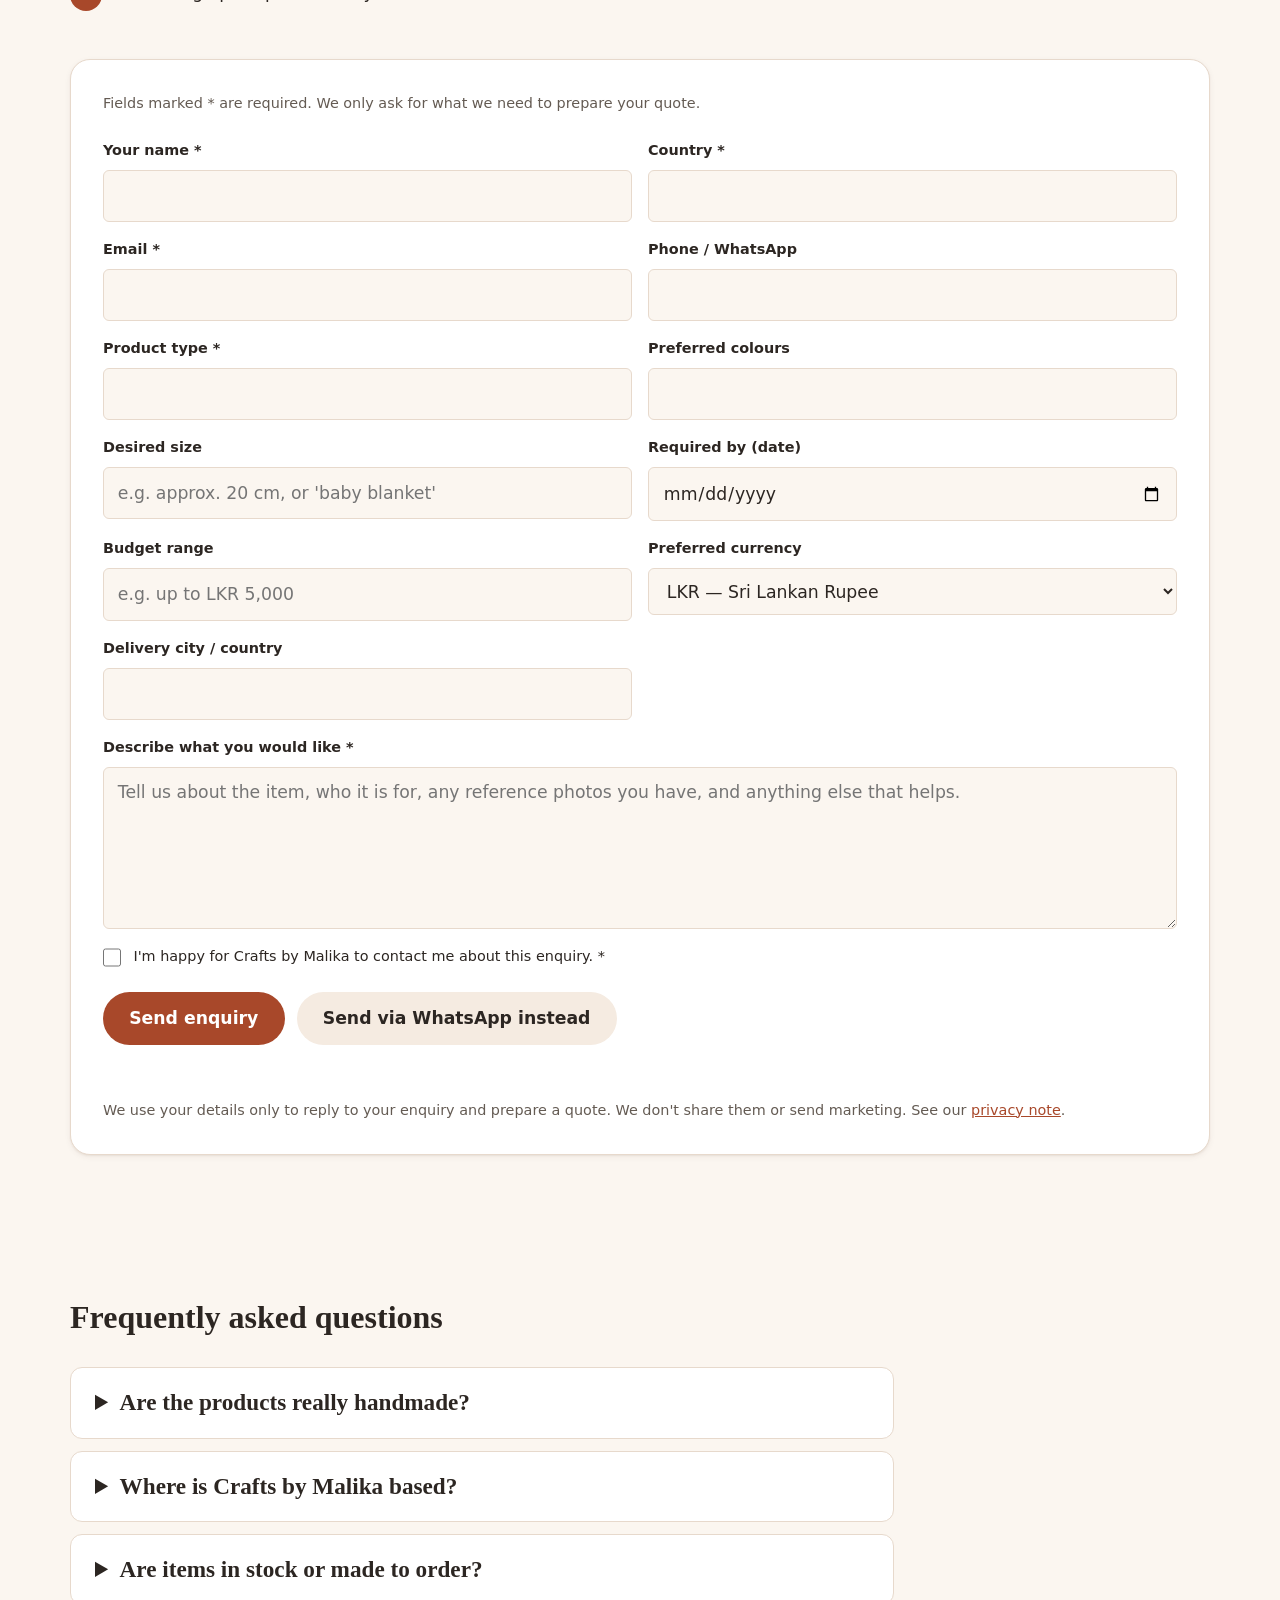
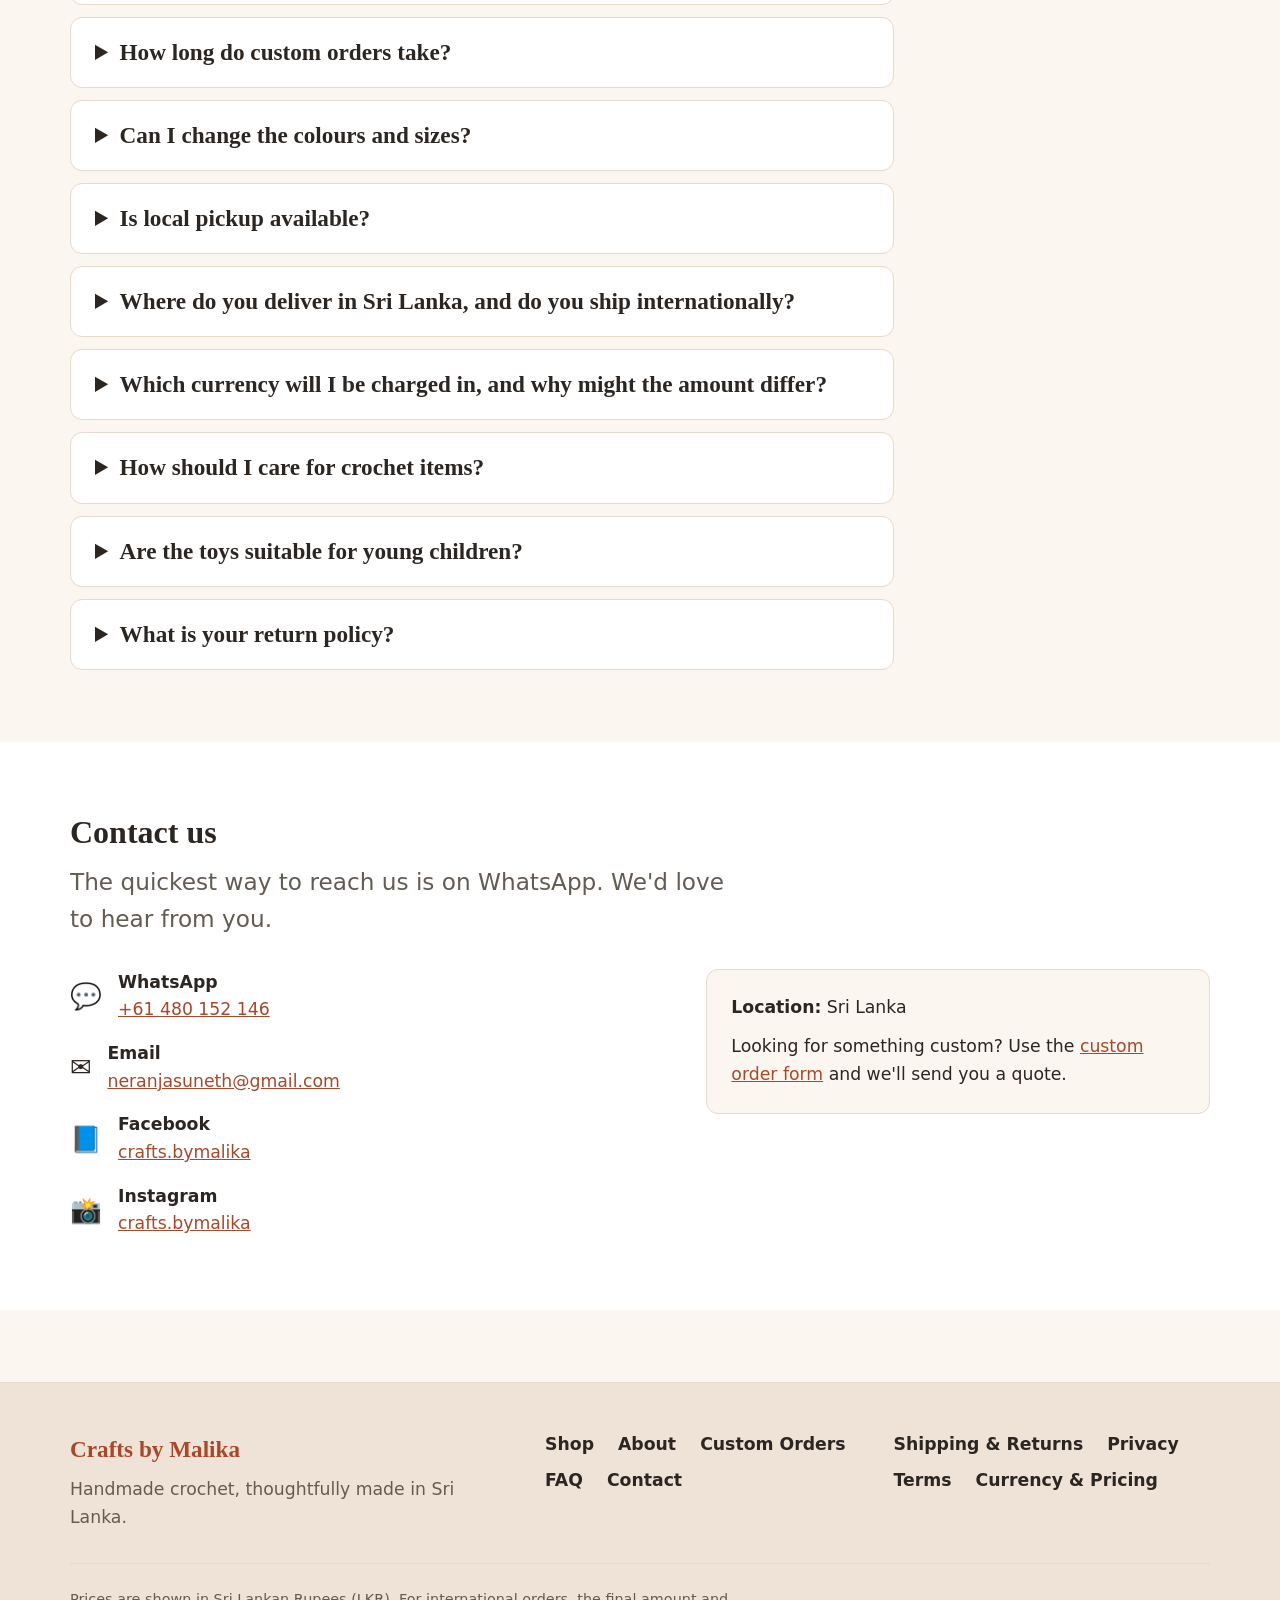
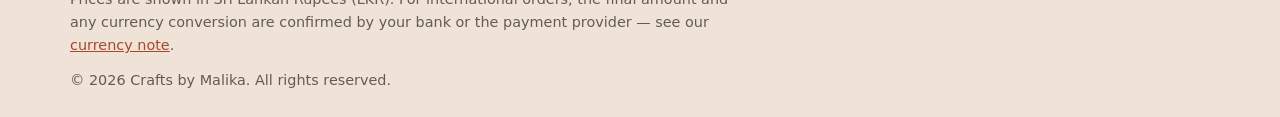
==== commit cfa240e0: "feat: redesign responsive storefront with enquiry and custom-order flow - Semantic, accessible singl" ====
--- a/HTML/index.html
+++ b/HTML/index.html
@@ -1,162 +1,475 @@
 <!DOCTYPE html>
 <html lang="en">
 <head>
-    <meta charset="UTF-8" />
-    <meta name="viewport" content="width=device-width, initial-scale=1.0" />
-    <title>Crafts.By.Malika</title>
-    <link rel="stylesheet" href="style.css" />
-    <meta name="description" content="Discover handmade crochet designs by Crafts.By.Malika. Shop unique, handcrafted items perfect for gifting or home decor.">
+  <meta charset="UTF-8" />
+  <meta name="viewport" content="width=device-width, initial-scale=1.0" />
+
+  <!-- Primary SEO -->
+  <title>Crafts by Malika — Handmade Crochet from Sri Lanka</title>
+  <meta name="description" content="Crafts by Malika makes handmade crochet toys, accessories and home décor in Sri Lanka. Browse the collection and request custom, made-to-order pieces." />
+  <!-- TODO(deploy): replace https://crafts-by-malika.example with your real domain in this file, robots.txt and sitemap.xml -->
+  <link rel="canonical" href="https://crafts-by-malika.example/" />
+  <meta name="theme-color" content="#a8482a" />
+
+  <!-- Open Graph / social sharing -->
+  <meta property="og:type" content="website" />
+  <meta property="og:site_name" content="Crafts by Malika" />
+  <meta property="og:title" content="Crafts by Malika — Handmade Crochet from Sri Lanka" />
+  <meta property="og:description" content="Handmade crochet toys, accessories and home décor, made to order in Sri Lanka." />
+  <meta property="og:url" content="https://crafts-by-malika.example/" />
+  <!-- TODO(business): ideally provide a dedicated 1200x630 share image. For now this uses a real product photo. -->
+  <meta property="og:image" content="https://crafts-by-malika.example/1.png" />
+  <meta property="og:image:alt" content="A hand-crocheted turtle toy by Crafts by Malika." />
+
+  <!-- Twitter / X card -->
+  <meta name="twitter:card" content="summary_large_image" />
+  <meta name="twitter:title" content="Crafts by Malika — Handmade Crochet from Sri Lanka" />
+  <meta name="twitter:description" content="Handmade crochet toys, accessories and home décor, made to order in Sri Lanka." />
+  <meta name="twitter:image" content="https://crafts-by-malika.example/1.png" />
+
+  <!-- Favicon (SVG, modern browsers) -->
+  <link rel="icon" href="logo.svg" type="image/svg+xml" />
+
+  <link rel="stylesheet" href="style.css" />
+
+  <!-- Adds a hook so CSS can enhance only when JavaScript is available
+       (progressive enhancement). Runs early to avoid a flash of un-enhanced UI. -->
+  <script>document.documentElement.classList.add('js');</script>
+
+  <!-- Structured data: Organisation only. Deliberately contains NO prices, stock,
+       reviews or shipping claims, since those are not yet confirmed. -->
+  <script type="application/ld+json">
+  {
+    "@context": "https://schema.org",
+    "@type": "Organization",
+    "name": "Crafts by Malika",
+    "description": "Handmade crochet toys, accessories and home décor, made to order in Sri Lanka.",
+    "url": "https://crafts-by-malika.example/",
+    "logo": "https://crafts-by-malika.example/logo.svg",
+    "areaServed": "LK",
+    "sameAs": [
+      "https://www.facebook.com/crafts.bymalika",
+      "https://www.instagram.com/crafts.bymalika"
+    ]
+  }
+  </script>
 </head>
 <body>
-    <nav>
-        <div class="column-right">
-            <img src="./logo.svg" alt="Crafts.byMalika Logo" class="logo-image" />
-        </div>
-        <div class="logo">Crafts.By.Malika</div>
-        <div class="nav-items">
-            <a href="">Home</a> 
-
-        </div>
-    </nav>
-
-    <section class="hero">
-        <div class="hero-container">
-            <div class="column-left">
-                <h1>Home Made Crochet Designs</h1>
-                <p>
-                    Crafted with passion, made to impress—our exclusive crochet designs are the perfect blend of style and comfort. 
-                    Perfect for gifting to your loved ones. Grab this limited-time offer and elevate your home today!
-                </p>
-                <button class="cta-button">Shop Now</button>
-                
-                <section class="contact-section">
-                    <h2 class="contact-heading">CONTACT US</h2>
-                    <div class="contact-card">
-                        <div class="contact-item">
-                            <span class="contact-icon">📞</span>
-                            <div class="contact-details">
-                                <p><strong>Mobile / WhatsApp:</strong> 0480152146</p>
-                                <p>Suneth</p>
-                            </div>
-                        </div>
-                        <div class="contact-item">
-                            <span class="contact-icon">✉️</span>
-                            <div class="contact-details">
-                                <p><strong>Email:</strong> neranjasuneth@gmail.com</p>
-                            </div>
-                        </div>
-                    </div>
-                </section>
-                
-            </div>
-            <div class="column-right">
-                <img src="./Crochet-rafiki.svg" alt="Crochet Designs Illustration" class="hero-image" />
-            </div>
-        </div>
-    </section>
-
-    <h1 class="pheading">Latest Products</h1>
-
-    <section class="sec">
-        <div class="products">
-
-            <!-- Card Start -->
-            <div class="card">
-                <div class="img"><img src="1.png" alt="Forest Turtle Toy"></div>
-                <div class="title">Forest Turtle Toy</div>
-                <div class="description">A charming, handcrafted turtle toy, perfect for all ages.</div>
-                <div class="box">
-                    <div class="price">AUD$10.00</div>
-                </div>
-            </div>
-            <!-- Card End -->
-
-            <!-- Card Start -->
-            <div class="card">
-                <div class="img"><img src="2.png" alt="Blush Turtle Toy"></div>
-                <div class="title">Blush Turtle Toy</div>
-                <div class="description">A soft and cuddly turtle toy in blush color.</div>
-                <div class="box">
-                    <div class="price">AUD$10.00</div>
-                </div>
-            </div>
-            <!-- Card End -->
-
-            <!-- Card Start -->
-            <div class="card">
-                <div class="img"><img src="3.png" alt="Rosy Birdie Buddy"></div>
-                <div class="title">Rosy Birdie Buddy</div>
-                <div class="description">This birdie buddy brings a touch of whimsy to any room.</div>
-                <div class="box">
-                    <div class="price">AUD$12.00</div>
-                </div>
-            </div>
-            <!-- Card End -->
-
-            <!-- Card Start -->
-            <div class="card">
-                <div class="img"><img src="4.png" alt="Pink Love Heart"></div>
-                <div class="title">Pink Love Heart</div>
-                <div class="description">A lovely pink heart to show your affection.</div>
-                <div class="box">
-                    <div class="price">AUD$15.00</div>
-                </div>
-            </div>
-            <!-- Card End -->
-
-            <!-- Card Start -->
-            <div class="card">
-                <div class="img"><img src="5.png" alt="Ocean Breeze Scrunchie"></div>
-                <div class="title">Ocean Breeze Scrunchie</div>
-                <div class="description">A refreshing scrunchie that complements any outfit.</div>
-                <div class="box">
-                    <div class="price">AUD$5.00</div>
-                </div>
-            </div>
-            <!-- Card End -->
-
-            <!-- Card Start -->
-            <div class="card">
-                <div class="img"><img src="6.png" alt="Boho Chic Wall Hanging"></div>
-                <div class="title">Boho Chic Wall Hanging</div>
-                <div class="description">Add a bohemian touch to your home with this wall hanging.</div>
-                <div class="box">
-                    <div class="price">AUD$30.00</div>
-                </div>
-            </div>
-            <!-- Card End -->
-
-            <!-- Card Start -->
-            <div class="card">
-                <div class="img"><img src="7.png" alt="Heritage Granny Throw"></div>
-                <div class="title">Heritage Granny Throw</div>
-                <div class="description">A cozy throw for chilly nights, inspired by heritage designs.</div>
-                <div class="box">
-                    <div class="price">AUD$30.00</div>
-                </div>
-            </div>
-            <!-- Card End -->
-
-            <!-- Card Start -->
-            <div class="card">
-                <div class="img"><img src="8.png" alt="Golden Fringe Wrap"></div>
-                <div class="title">Golden Fringe Wrap</div>
-                <div class="description">A golden wrap perfect for any occasion.</div>
-                <div class="box">
-                    <div class="price">AUD$25.00</div>
-                </div>
-            </div>
-            <!-- Card End -->
-
-        </div>
-    </section>
-
-    <footer>
-        <p>Follow us on 
-            <a href="https://www.facebook.com/crafts.bymalika">Facebook</a> | 
-            <a href="https://www.instagram.com/crafts.bymalika">Instagram</a>
-        </p>
-        <p>&copy; 2024 Crafts.By.Malika. All Rights Reserved.</p>
-    </footer>
+  <a class="skip-link" href="#main">Skip to content</a>
+
+  <header class="site-header">
+    <div class="container site-header__inner">
+      <a class="brand" href="#home" aria-label="Crafts by Malika — home">
+        <img src="logo.svg" alt="" class="brand__logo" width="48" height="48" />
+        <span class="brand__name">Crafts by Malika</span>
+      </a>
+
+      <nav class="primary-nav" aria-label="Primary">
+        <button class="nav-toggle" aria-expanded="false" aria-controls="primary-menu">
+          <span class="nav-toggle__bars" aria-hidden="true"></span>
+          <span class="nav-toggle__label">Menu</span>
+        </button>
+        <ul class="primary-nav__menu" id="primary-menu">
+          <li><a href="#home">Home</a></li>
+          <li><a href="#shop">Shop</a></li>
+          <li><a href="#about">About</a></li>
+          <li><a href="#custom">Custom Orders</a></li>
+          <li><a href="#faq">FAQ</a></li>
+          <li><a href="#contact">Contact</a></li>
+        </ul>
+      </nav>
+    </div>
+  </header>
+
+  <main id="main">
+    <!-- ============================ HERO ============================ -->
+    <section id="home" class="hero">
+      <div class="container hero__inner">
+        <div class="hero__text">
+          <p class="eyebrow">Handmade in Sri Lanka</p>
+          <h1>Handmade crochet creations, thoughtfully made in&nbsp;Sri&nbsp;Lanka</h1>
+          <p class="hero__lead">
+            Crafts by Malika is a small family business making crochet toys,
+            accessories and home décor by hand — one stitch at a time. Most pieces
+            are made to order, so colours and sizes can be tailored to you.
+          </p>
+          <div class="hero__actions">
+            <a class="btn btn--primary" href="#shop">Browse the collection</a>
+            <a class="btn btn--secondary" href="#custom">Request a custom order</a>
+          </div>
+          <p class="hero__note">Based in Sri Lanka · Ships locally and internationally · Enquiries welcome</p>
+        </div>
+        <div class="hero__media">
+          <img src="Crochet-rafiki.svg" alt="Illustration representing handmade crochet" class="hero__image" width="520" height="520" />
+        </div>
+      </div>
+    </section>
+
+    <!-- ============================ SHOP ============================ -->
+    <section id="shop" class="section shop">
+      <div class="container">
+        <header class="section__head">
+          <h2>Our handmade collection</h2>
+          <p class="section__intro">
+            Every item is crocheted by hand. Many are made to order, so small
+            variations are part of their charm. Tap an item to see more details or
+            to send an enquiry.
+          </p>
+        </header>
+
+        <!-- Category filters (enhanced by JavaScript; falls back to showing all) -->
+        <div class="filters" id="filters" role="group" aria-label="Filter products by category"></div>
+
+        <!-- Product grid is rendered from products.js by app.js -->
+        <div class="product-grid" id="product-grid" aria-live="polite">
+          <p class="product-grid__loading">Loading the collection…</p>
+        </div>
+
+        <noscript>
+          <div class="noscript-note">
+            <p>
+              Browsing the live collection needs JavaScript enabled. You can still
+              see our work and order by contacting us directly:
+            </p>
+            <p>
+              <a href="https://wa.me/61480152146">Message us on WhatsApp</a> ·
+              <a href="mailto:neranjasuneth@gmail.com">Email us</a> ·
+              <a href="https://www.instagram.com/crafts.bymalika">See photos on Instagram</a>
+            </p>
+          </div>
+        </noscript>
+      </div>
+    </section>
+
+    <!-- ============================ ABOUT ============================ -->
+    <section id="about" class="section about">
+      <div class="container about__inner">
+        <div class="about__text">
+          <h2>About Crafts by Malika</h2>
+          <p>
+            Crafts by Malika is a genuine family business based in Sri Lanka. Every
+            piece is crocheted by hand by Malika, from soft amigurumi toys to shawls,
+            scrunchies and home décor.
+          </p>
+          <p>
+            Because each item is handmade — and most are made to order — you can ask
+            for different colours, sizes or small personal touches. No two handmade
+            pieces are ever exactly alike, and that is part of what makes them special.
+          </p>
+          <!-- TODO(business): Expand this with the real story in Malika's own words —
+               how she started, what she loves making, and what handmade means to the
+               family. Keep it genuine; do not add invented details. -->
+        </div>
+        <ul class="about__highlights">
+          <li><strong>Handmade</strong><span>Crocheted by hand, not mass-produced</span></li>
+          <li><strong>Made to order</strong><span>Colours and sizes can be tailored</span></li>
+          <li><strong>From Sri Lanka</strong><span>A small family business</span></li>
+        </ul>
+      </div>
+    </section>
+
+    <!-- ======================= CUSTOM ORDERS ======================= -->
+    <section id="custom" class="section custom">
+      <div class="container">
+        <header class="section__head">
+          <h2>Custom orders</h2>
+          <p class="section__intro">
+            Have something specific in mind? We love custom, made-to-order pieces.
+            Here is how it works:
+          </p>
+        </header>
+
+        <ol class="steps">
+          <li><span class="steps__num">1</span> You share your idea using the form below.</li>
+          <li><span class="steps__num">2</span> We confirm the design, size, colours, price, currency and timeframe.</li>
+          <li><span class="steps__num">3</span> Where delivery is needed, we calculate the shipping cost.</li>
+          <li><span class="steps__num">4</span> You approve the quotation.</li>
+          <li><span class="steps__num">5</span> We confirm payment arrangements together.</li>
+          <li><span class="steps__num">6</span> Your piece is made by hand.</li>
+          <li><span class="steps__num">7</span> We arrange pickup or delivery.</li>
+        </ol>
+
+        <form class="enquiry-form" id="custom-order-form" novalidate>
+          <p class="enquiry-form__intro">
+            Fields marked <span aria-hidden="true">*</span> are required. We only ask
+            for what we need to prepare your quote.
+          </p>
+
+          <div class="form-grid">
+            <p class="field">
+              <label for="cf-name">Your name <span aria-hidden="true">*</span></label>
+              <input id="cf-name" name="name" type="text" autocomplete="name" required />
+            </p>
+            <p class="field">
+              <label for="cf-country">Country <span aria-hidden="true">*</span></label>
+              <input id="cf-country" name="country" type="text" autocomplete="country-name" required />
+            </p>
+            <p class="field">
+              <label for="cf-email">Email <span aria-hidden="true">*</span></label>
+              <input id="cf-email" name="email" type="email" autocomplete="email" required />
+            </p>
+            <p class="field">
+              <label for="cf-phone">Phone / WhatsApp</label>
+              <input id="cf-phone" name="phone" type="tel" autocomplete="tel" inputmode="tel" />
+            </p>
+            <p class="field">
+              <label for="cf-type">Product type <span aria-hidden="true">*</span></label>
+              <input id="cf-type" name="productType" type="text" list="product-types" required />
+              <datalist id="product-types">
+                <option value="Toy / Amigurumi"></option>
+                <option value="Scrunchie / Accessory"></option>
+                <option value="Wall hanging / Home décor"></option>
+                <option value="Throw / Blanket"></option>
+                <option value="Shawl / Wrap"></option>
+                <option value="Something else"></option>
+              </datalist>
+            </p>
+            <p class="field">
+              <label for="cf-colours">Preferred colours</label>
+              <input id="cf-colours" name="colours" type="text" />
+            </p>
+            <p class="field">
+              <label for="cf-size">Desired size</label>
+              <input id="cf-size" name="size" type="text" placeholder="e.g. approx. 20 cm, or 'baby blanket'" />
+            </p>
+            <p class="field">
+              <label for="cf-date">Required by (date)</label>
+              <input id="cf-date" name="requiredDate" type="date" />
+            </p>
+            <p class="field">
+              <label for="cf-budget">Budget range</label>
+              <input id="cf-budget" name="budget" type="text" placeholder="e.g. up to LKR 5,000" />
+            </p>
+            <p class="field">
+              <label for="cf-currency">Preferred currency</label>
+              <select id="cf-currency" name="currency">
+                <option value="LKR" selected>LKR — Sri Lankan Rupee</option>
+                <option value="USD">USD — US Dollar</option>
+                <option value="GBP">GBP — British Pound</option>
+                <option value="EUR">EUR — Euro</option>
+                <option value="AUD">AUD — Australian Dollar</option>
+                <option value="other">Other (tell us below)</option>
+              </select>
+            </p>
+            <p class="field">
+              <label for="cf-delivery">Delivery city / country</label>
+              <input id="cf-delivery" name="delivery" type="text" />
+            </p>
+          </div>
+
+          <p class="field field--full">
+            <label for="cf-description">Describe what you would like <span aria-hidden="true">*</span></label>
+            <textarea id="cf-description" name="description" rows="5" required
+              placeholder="Tell us about the item, who it is for, any reference photos you have, and anything else that helps."></textarea>
+          </p>
+
+          <p class="field field--checkbox">
+            <input id="cf-consent" name="consent" type="checkbox" required />
+            <label for="cf-consent">
+              I'm happy for Crafts by Malika to contact me about this enquiry. <span aria-hidden="true">*</span>
+            </label>
+          </p>
+
+          <div class="enquiry-form__actions">
+            <button type="submit" class="btn btn--primary">Send enquiry</button>
+            <a class="btn btn--ghost" id="custom-whatsapp" href="#" rel="noopener">Send via WhatsApp instead</a>
+          </div>
+
+          <p class="enquiry-form__status" id="form-status" role="status" aria-live="polite"></p>
+          <p class="enquiry-form__privacy">
+            We use your details only to reply to your enquiry and prepare a quote.
+            We don't share them or send marketing. See our
+            <a href="policies.html#privacy">privacy note</a>.
+          </p>
+        </form>
+      </div>
+    </section>
+
+    <!-- ============================ FAQ ============================ -->
+    <section id="faq" class="section faq">
+      <div class="container">
+        <header class="section__head">
+          <h2>Frequently asked questions</h2>
+        </header>
+
+        <div class="faq__list">
+          <details>
+            <summary>Are the products really handmade?</summary>
+            <p>Yes. Every item is crocheted by hand by Malika in Sri Lanka.</p>
+          </details>
+          <details>
+            <summary>Where is Crafts by Malika based?</summary>
+            <p>We are a small family business based in Sri Lanka.</p>
+          </details>
+          <details>
+            <summary>Are items in stock or made to order?</summary>
+            <p>
+              Most items are made to order, and some décor pieces are one-of-a-kind.
+              Message us about a specific item and we'll confirm its availability.
+            </p>
+          </details>
+          <details>
+            <summary>How long do custom orders take?</summary>
+            <p>
+              It depends on the item and how busy we are.
+              <!-- TODO(business): add a typical lead time once known, e.g. "usually 1–3 weeks". -->
+              Please ask when you enquire and we'll give you a timeframe.
+            </p>
+          </details>
+          <details>
+            <summary>Can I change the colours and sizes?</summary>
+            <p>Yes — because everything is handmade, colours and sizes can usually be tailored. Just ask.</p>
+          </details>
+          <details>
+            <summary>Is local pickup available?</summary>
+            <p>
+              <!-- TODO(business): confirm whether pickup is offered and from which area. -->
+              Please contact us to arrange this — we'll confirm what's possible.
+            </p>
+          </details>
+          <details>
+            <summary>Where do you deliver in Sri Lanka, and do you ship internationally?</summary>
+            <p>
+              <!-- TODO(business): confirm domestic delivery regions, couriers and whether
+                   international shipping is offered, before stating it as a promise. -->
+              We're happy to discuss delivery within Sri Lanka and internationally.
+              Contact us with your location and we'll confirm options and costs.
+            </p>
+          </details>
+          <details>
+            <summary>Which currency will I be charged in, and why might the amount differ?</summary>
+            <p>
+              Our prices are set in Sri Lankan Rupees (LKR). If you pay from another
+              country, your bank or the payment provider converts the amount and may
+              add a conversion fee, so the total in your own currency can vary slightly.
+              We'll always confirm the final amount with you before you pay.
+            </p>
+          </details>
+          <details>
+            <summary>How should I care for crochet items?</summary>
+            <p>
+              <!-- TODO(business): confirm care guidance per fibre (e.g. hand wash cold, dry flat). -->
+              As a general guide, gentle hand washing and drying flat is safest for
+              handmade crochet. We'll include specific care notes with your item.
+            </p>
+          </details>
+          <details>
+            <summary>Are the toys suitable for young children?</summary>
+            <p>
+              <!-- TODO(business): confirm whether toys use safety eyes / contain small
+                   parts, and any age guidance, before making a safety claim. -->
+              Please ask us about a specific toy before buying for a young child —
+              we'll tell you about materials and any small parts so you can decide.
+            </p>
+          </details>
+          <details>
+            <summary>What is your return policy?</summary>
+            <p>
+              <!-- TODO(business): set a clear returns/refund policy, noting that
+                   custom and made-to-order items are often non-returnable. -->
+              Our returns policy is being finalised. For now, please contact us if
+              there's any problem with your order and we'll do our best to help.
+            </p>
+          </details>
+        </div>
+      </div>
+    </section>
+
+    <!-- ============================ CONTACT ============================ -->
+    <section id="contact" class="section contact">
+      <div class="container">
+        <header class="section__head">
+          <h2>Contact us</h2>
+          <p class="section__intro">
+            The quickest way to reach us is on WhatsApp. We'd love to hear from you.
+          </p>
+        </header>
+
+        <div class="contact__grid">
+          <ul class="contact__methods">
+            <li>
+              <span class="contact__icon" aria-hidden="true">💬</span>
+              <span>
+                <strong>WhatsApp</strong><br />
+                <a data-contact="whatsapp" href="https://wa.me/61480152146">+61 480 152 146</a>
+              </span>
+            </li>
+            <li>
+              <span class="contact__icon" aria-hidden="true">✉️</span>
+              <span>
+                <strong>Email</strong><br />
+                <a data-contact="email" href="mailto:neranjasuneth@gmail.com">neranjasuneth@gmail.com</a>
+              </span>
+            </li>
+            <li>
+              <span class="contact__icon" aria-hidden="true">📘</span>
+              <span>
+                <strong>Facebook</strong><br />
+                <a data-contact="facebook" href="https://www.facebook.com/crafts.bymalika">crafts.bymalika</a>
+              </span>
+            </li>
+            <li>
+              <span class="contact__icon" aria-hidden="true">📸</span>
+              <span>
+                <strong>Instagram</strong><br />
+                <a data-contact="instagram" href="https://www.instagram.com/crafts.bymalika">crafts.bymalika</a>
+              </span>
+            </li>
+          </ul>
+          <div class="contact__aside">
+            <p><strong>Location:</strong> Sri Lanka</p>
+            <p data-contact="response-time" hidden></p>
+            <p>
+              Looking for something custom? Use the
+              <a href="#custom">custom order form</a> and we'll send you a quote.
+            </p>
+          </div>
+        </div>
+      </div>
+    </section>
+  </main>
+
+  <footer class="site-footer">
+    <div class="container site-footer__inner">
+      <div class="site-footer__brand">
+        <span class="brand__name">Crafts by Malika</span>
+        <p>Handmade crochet, thoughtfully made in Sri Lanka.</p>
+      </div>
+
+      <nav class="site-footer__nav" aria-label="Footer">
+        <ul>
+          <li><a href="#shop">Shop</a></li>
+          <li><a href="#about">About</a></li>
+          <li><a href="#custom">Custom Orders</a></li>
+          <li><a href="#faq">FAQ</a></li>
+          <li><a href="#contact">Contact</a></li>
+        </ul>
+      </nav>
+
+      <nav class="site-footer__legal" aria-label="Policies">
+        <ul>
+          <li><a href="policies.html#shipping">Shipping &amp; Returns</a></li>
+          <li><a href="policies.html#privacy">Privacy</a></li>
+          <li><a href="policies.html#terms">Terms</a></li>
+          <li><a href="policies.html#currency">Currency &amp; Pricing</a></li>
+        </ul>
+      </nav>
+    </div>
+
+    <div class="container site-footer__bottom">
+      <p class="currency-notice">
+        Prices are shown in Sri Lankan Rupees (LKR). For international orders, the
+        final amount and any currency conversion are confirmed by your bank or the
+        payment provider — see our <a href="policies.html#currency">currency note</a>.
+      </p>
+      <p class="copyright">© <span id="year">2026</span> Crafts by Malika. All rights reserved.</p>
+    </div>
+  </footer>
+
+  <!-- Data first, then behaviour. Plain scripts so the site works from the file
+       system as well as a web server (no module/CORS requirements). -->
+  <script src="config.js"></script>
+  <script src="products.js"></script>
+  <script src="app.js"></script>
 </body>
 </html>
--- a/HTML/style.css
+++ b/HTML/style.css
@@ -1,327 +1,485 @@
-* {
-    box-sizing: border-box;
-    margin: 0;
-    padding: 0;
-    font-family: 'Trebuchet MS', 'Lucida Sans Unicode', 'Lucida Grande', 'Lucida Sans', Arial, sans-serif;
-}
-
-.logo-image {
-    width: 150px; 
-    height: auto;
-}
-
-nav {
-    height: 132px;
-    background: #ffd6d6;
-    display: flex;
-    justify-content: space-between;
-    align-items: center;
-    padding: 0 20px;
-    position: sticky;
-    top: 0;
-    z-index: 1000;
-    box-shadow: 0 0 14px rgba(0, 0, 0, 0.3);
-}
-
-.logo {
-    color: #b7223e;
-    font-size: 50px; 
-    font-weight: bold;
-    font-style: initial;
+/* =============================================================================
+ * Crafts by Malika — storefront styles
+ * Warm, handcrafted, calm. Mobile-first. System + serif fonts (no web fonts,
+ * so nothing blocks rendering). Design tokens live in :root.
+ * ========================================================================== */
+
+/* ----------------------------- Design tokens ----------------------------- */
+:root {
+  /* Colour */
+  --bg: #fbf6f0;          /* warm cream page background */
+  --surface: #ffffff;     /* cards, header */
+  --surface-2: #f5ebe1;   /* soft warm fill (image areas, chips) */
+  --text: #2c2622;        /* deep warm brown-charcoal */
+  --muted: #645b53;       /* secondary text (AA on cream) */
+  --primary: #a8482a;     /* terracotta — buttons, links */
+  --primary-strong: #8f3a23;
+  --accent: #b9485d;      /* dusty rose — small accents */
+  --border: #e7d9cc;
+  --focus: #5b2a18;       /* high-contrast focus ring */
+
+  /* Type */
+  --font-body: system-ui, -apple-system, "Segoe UI", Roboto, "Helvetica Neue", Arial, sans-serif;
+  --font-head: Georgia, "Times New Roman", "Iowan Old Style", serif;
+  --step--1: clamp(0.83rem, 0.8rem + 0.15vw, 0.9rem);
+  --step-0: clamp(1rem, 0.96rem + 0.2vw, 1.08rem);
+  --step-1: clamp(1.2rem, 1.1rem + 0.5vw, 1.45rem);
+  --step-2: clamp(1.5rem, 1.3rem + 1vw, 2rem);
+  --step-3: clamp(1.9rem, 1.5rem + 2vw, 3rem);
+
+  /* Space */
+  --space-1: 0.25rem;
+  --space-2: 0.5rem;
+  --space-3: 0.75rem;
+  --space-4: 1rem;
+  --space-5: 1.5rem;
+  --space-6: 2rem;
+  --space-7: 3rem;
+  --space-8: 4.5rem;
+
+  /* Misc */
+  --radius-sm: 6px;
+  --radius: 12px;
+  --radius-lg: 20px;
+  --shadow-sm: 0 1px 2px rgba(60, 36, 20, 0.06), 0 2px 6px rgba(60, 36, 20, 0.06);
+  --shadow: 0 6px 18px rgba(60, 36, 20, 0.10);
+  --maxw: 1140px;
+  --header-h: 72px;
+}
+
+/* ------------------------------- Reset-ish ------------------------------- */
+*, *::before, *::after { box-sizing: border-box; }
+* { margin: 0; }
+
+html {
+  scroll-behavior: smooth;
+  scroll-padding-top: calc(var(--header-h) + 1rem);
+  -webkit-text-size-adjust: 100%;
+}
+
+body {
+  font-family: var(--font-body);
+  font-size: var(--step-0);
+  line-height: 1.6;
+  color: var(--text);
+  background: var(--bg);
+  -webkit-font-smoothing: antialiased;
+}
+
+img, svg { display: block; max-width: 100%; }
+a { color: var(--primary); }
+a:hover { color: var(--primary-strong); }
+
+h1, h2, h3 { font-family: var(--font-head); line-height: 1.15; font-weight: 700; }
+h1 { font-size: var(--step-3); }
+h2 { font-size: var(--step-2); }
+h3 { font-size: var(--step-1); }
+
+:focus-visible {
+  outline: 3px solid var(--focus);
+  outline-offset: 2px;
+  border-radius: 2px;
+}
+
+.container {
+  width: min(100% - 2rem, var(--maxw));
+  margin-inline: auto;
+}
+
+.section { padding-block: var(--space-8); }
+.section__head { max-width: 60ch; margin-bottom: var(--space-6); }
+.section__intro { color: var(--muted); margin-top: var(--space-3); font-size: var(--step-1); }
+
+/* ------------------------------- Skip link ------------------------------- */
+.skip-link {
+  position: absolute;
+  left: var(--space-3);
+  top: -3rem;
+  background: var(--surface);
+  color: var(--text);
+  padding: var(--space-2) var(--space-4);
+  border-radius: var(--radius-sm);
+  box-shadow: var(--shadow);
+  z-index: 1100;
+  transition: top 0.15s ease;
+}
+.skip-link:focus { top: var(--space-3); }
+
+/* -------------------------------- Buttons -------------------------------- */
+.btn {
+  display: inline-flex;
+  align-items: center;
+  justify-content: center;
+  gap: var(--space-2);
+  font: inherit;
+  font-weight: 600;
+  line-height: 1.2;
+  text-decoration: none;
+  padding: 0.8em 1.4em;
+  min-height: 44px;
+  border-radius: 999px;
+  border: 2px solid transparent;
+  cursor: pointer;
+  transition: background-color 0.2s ease, color 0.2s ease, border-color 0.2s ease, transform 0.1s ease;
+}
+.btn:active { transform: translateY(1px); }
+.btn--primary { background: var(--primary); color: #fff; }
+.btn--primary:hover { background: var(--primary-strong); color: #fff; }
+.btn--secondary { background: transparent; color: var(--primary); border-color: var(--primary); }
+.btn--secondary:hover { background: var(--primary); color: #fff; }
+.btn--ghost { background: var(--surface-2); color: var(--text); }
+.btn--ghost:hover { background: #ecdfd2; }
+.btn--sm { padding: 0.55em 1em; min-height: 38px; font-size: var(--step--1); }
+
+/* -------------------------------- Header --------------------------------- */
+.site-header {
+  position: sticky;
+  top: 0;
+  z-index: 1000;
+  background: rgba(255, 255, 255, 0.92);
+  backdrop-filter: saturate(140%) blur(6px);
+  border-bottom: 1px solid var(--border);
+}
+.site-header__inner {
+  display: flex;
+  align-items: center;
+  justify-content: space-between;
+  gap: var(--space-4);
+  min-height: var(--header-h);
+}
+.brand { display: inline-flex; align-items: center; gap: var(--space-3); text-decoration: none; color: var(--text); }
+.brand__logo { width: 44px; height: 44px; }
+.brand__name { font-family: var(--font-head); font-weight: 700; font-size: var(--step-1); color: var(--primary); }
+
+.primary-nav__menu {
+  list-style: none;
+  display: flex;
+  align-items: center;
+  gap: var(--space-2);
+  padding: 0;
+}
+.primary-nav__menu a {
+  display: inline-block;
+  padding: var(--space-2) var(--space-3);
+  text-decoration: none;
+  color: var(--text);
+  font-weight: 600;
+  border-radius: var(--radius-sm);
+}
+.primary-nav__menu a:hover { color: var(--primary); background: var(--surface-2); }
+
+.nav-toggle {
+  display: none;
+  align-items: center;
+  gap: var(--space-2);
+  background: var(--surface-2);
+  border: 1px solid var(--border);
+  border-radius: var(--radius-sm);
+  padding: var(--space-2) var(--space-3);
+  font: inherit;
+  font-weight: 600;
+  color: var(--text);
+  cursor: pointer;
+  min-height: 44px;
+}
+.nav-toggle__bars, .nav-toggle__bars::before, .nav-toggle__bars::after {
+  content: "";
+  display: block;
+  width: 20px;
+  height: 2px;
+  background: currentColor;
+  position: relative;
+}
+.nav-toggle__bars::before { position: absolute; top: -6px; }
+.nav-toggle__bars::after { position: absolute; top: 6px; }
+
+/* --------------------------------- Hero ---------------------------------- */
+.hero { background: linear-gradient(180deg, #fff 0%, var(--bg) 100%); padding-block: var(--space-8); }
+.hero__inner {
+  display: grid;
+  grid-template-columns: 1fr;
+  gap: var(--space-6);
+  align-items: center;
+}
+.eyebrow {
+  text-transform: uppercase;
+  letter-spacing: 0.12em;
+  font-size: var(--step--1);
+  font-weight: 700;
+  color: var(--accent);
+  margin-bottom: var(--space-3);
+}
+.hero h1 { max-width: 18ch; }
+.hero__lead { color: var(--muted); font-size: var(--step-1); margin-top: var(--space-4); max-width: 50ch; }
+.hero__actions { display: flex; flex-wrap: wrap; gap: var(--space-3); margin-top: var(--space-5); }
+.hero__note { color: var(--muted); font-size: var(--step--1); margin-top: var(--space-4); }
+.hero__media { display: flex; justify-content: center; }
+.hero__image { width: min(420px, 80%); height: auto; }
+
+/* --------------------------------- Shop ---------------------------------- */
+.filters { display: flex; flex-wrap: wrap; gap: var(--space-2); margin-bottom: var(--space-6); }
+.filter {
+  font: inherit;
+  font-weight: 600;
+  font-size: var(--step--1);
+  padding: var(--space-2) var(--space-4);
+  min-height: 40px;
+  border-radius: 999px;
+  border: 1px solid var(--border);
+  background: var(--surface);
+  color: var(--text);
+  cursor: pointer;
+  transition: background-color 0.15s ease, color 0.15s ease, border-color 0.15s ease;
+}
+.filter:hover { border-color: var(--primary); color: var(--primary); }
+.filter.is-active { background: var(--primary); border-color: var(--primary); color: #fff; }
+
+.product-grid {
+  display: grid;
+  grid-template-columns: repeat(auto-fill, minmax(min(100%, 260px), 1fr));
+  gap: var(--space-5);
+}
+.product-grid__loading, .product-grid__empty { color: var(--muted); }
+
+.card {
+  display: flex;
+  flex-direction: column;
+  background: var(--surface);
+  border: 1px solid var(--border);
+  border-radius: var(--radius);
+  overflow: hidden;
+  box-shadow: var(--shadow-sm);
+  transition: transform 0.2s ease, box-shadow 0.2s ease;
+}
+.card:hover { transform: translateY(-4px); box-shadow: var(--shadow); }
+
+.card__media {
+  position: relative;
+  aspect-ratio: 4 / 5;
+  background: var(--surface-2);
+  display: flex;
+  align-items: center;
+  justify-content: center;
+  padding: var(--space-4);
+}
+/* contain (not cover) so handmade items are never cropped */
+.card__media img { width: 100%; height: 100%; object-fit: contain; }
+.card__flag {
+  position: absolute;
+  top: var(--space-3);
+  left: var(--space-3);
+  background: var(--accent);
+  color: #fff;
+  font-size: var(--step--1);
+  font-weight: 700;
+  padding: 0.2em 0.7em;
+  border-radius: 999px;
+}
+
+.card__body { padding: var(--space-4); display: flex; flex-direction: column; gap: var(--space-2); flex: 1 1 auto; }
+.card__category { text-transform: uppercase; letter-spacing: 0.08em; font-size: 0.72rem; font-weight: 700; color: var(--accent); }
+.card__title { font-size: var(--step-1); }
+.card__desc { color: var(--muted); font-size: var(--step--1); }
+.card__meta { display: flex; flex-wrap: wrap; align-items: center; gap: var(--space-2); margin-top: auto; padding-top: var(--space-2); }
+.card__price { font-weight: 700; color: var(--primary); }
+.card__status {
+  font-size: 0.72rem;
+  font-weight: 600;
+  padding: 0.2em 0.6em;
+  border-radius: 999px;
+  background: var(--surface-2);
+  color: var(--muted);
+}
+.card__status--in_stock { background: #e3f0e3; color: #2f6b34; }
+.card__status--one_off { background: #f3e6cf; color: #8a5a12; }
+
+.card__details { border-top: 1px solid var(--border); padding: 0 var(--space-4); }
+.card__details summary {
+  cursor: pointer;
+  padding: var(--space-3) 0;
+  font-weight: 600;
+  font-size: var(--step--1);
+  color: var(--primary);
+}
+.card__details[open] summary { color: var(--primary-strong); }
+.card__details dl { margin: 0 0 var(--space-3); display: grid; grid-template-columns: auto 1fr; gap: var(--space-1) var(--space-3); font-size: var(--step--1); }
+.card__details dt { font-weight: 700; color: var(--text); }
+.card__details dd { color: var(--muted); }
+
+.card__actions { display: flex; flex-wrap: wrap; gap: var(--space-2); padding: var(--space-4); border-top: 1px solid var(--border); }
+.card__customise {
+  flex-basis: 100%;
+  background: none;
+  border: none;
+  padding: var(--space-1) 0 0;
+  font: inherit;
+  font-size: var(--step--1);
+  font-weight: 600;
+  color: var(--primary);
+  text-align: left;
+  cursor: pointer;
+  text-decoration: underline;
+}
+.card__customise:hover { color: var(--primary-strong); }
+
+.noscript-note, .product-grid__loading {
+  padding: var(--space-5);
+  background: var(--surface-2);
+  border-radius: var(--radius);
+}
+
+/* --------------------------------- About --------------------------------- */
+.about { background: var(--surface); }
+.about__inner { display: grid; grid-template-columns: 1fr; gap: var(--space-6); }
+.about__text p { margin-top: var(--space-4); max-width: 60ch; color: var(--text); }
+.about__text p:first-of-type { margin-top: var(--space-5); }
+.about__highlights { list-style: none; padding: 0; display: grid; gap: var(--space-3); }
+.about__highlights li {
+  background: var(--bg);
+  border: 1px solid var(--border);
+  border-radius: var(--radius);
+  padding: var(--space-4);
+}
+.about__highlights strong { display: block; font-family: var(--font-head); font-size: var(--step-1); color: var(--primary); }
+.about__highlights span { color: var(--muted); font-size: var(--step--1); }
+
+/* ----------------------------- Custom orders ----------------------------- */
+.steps { list-style: none; padding: 0; display: grid; gap: var(--space-3); margin-bottom: var(--space-7); }
+.steps li { display: flex; align-items: flex-start; gap: var(--space-3); }
+.steps__num {
+  flex: none;
+  width: 2rem; height: 2rem;
+  display: grid; place-items: center;
+  border-radius: 50%;
+  background: var(--primary);
+  color: #fff;
+  font-weight: 700;
+  font-size: var(--step--1);
+}
+
+.enquiry-form {
+  background: var(--surface);
+  border: 1px solid var(--border);
+  border-radius: var(--radius-lg);
+  padding: var(--space-6);
+  box-shadow: var(--shadow-sm);
+}
+.enquiry-form__intro { color: var(--muted); font-size: var(--step--1); margin-bottom: var(--space-5); }
+.form-grid { display: grid; grid-template-columns: 1fr; gap: var(--space-4); }
+.field { display: flex; flex-direction: column; gap: var(--space-2); }
+.field label { font-weight: 600; font-size: var(--step--1); }
+.field input, .field select, .field textarea {
+  font: inherit;
+  color: var(--text);
+  background: var(--bg);
+  border: 1px solid var(--border);
+  border-radius: var(--radius-sm);
+  padding: 0.65em 0.8em;
+  width: 100%;
+}
+.field input:focus, .field select:focus, .field textarea:focus { border-color: var(--primary); }
+.field textarea { resize: vertical; }
+.field--full { margin-top: var(--space-4); }
+.field--checkbox { flex-direction: row; align-items: flex-start; gap: var(--space-3); margin-top: var(--space-4); }
+.field--checkbox input { width: 1.15rem; height: 1.15rem; margin-top: 0.2rem; flex: none; }
+.field--checkbox label { font-weight: 400; }
+
+.enquiry-form__actions { display: flex; flex-wrap: wrap; gap: var(--space-3); margin-top: var(--space-5); }
+.enquiry-form__status { margin-top: var(--space-4); font-weight: 600; min-height: 1.5em; }
+.enquiry-form__privacy { margin-top: var(--space-3); color: var(--muted); font-size: var(--step--1); }
+
+/* ---------------------------------- FAQ ---------------------------------- */
+.faq__list { display: grid; gap: var(--space-3); max-width: 75ch; }
+.faq__list details {
+  background: var(--surface);
+  border: 1px solid var(--border);
+  border-radius: var(--radius);
+  padding: var(--space-4) var(--space-5);
+}
+.faq__list summary { cursor: pointer; font-weight: 600; font-size: var(--step-1); font-family: var(--font-head); }
+.faq__list details[open] summary { color: var(--primary); margin-bottom: var(--space-3); }
+.faq__list p { color: var(--muted); }
+
+/* -------------------------------- Contact -------------------------------- */
+.contact { background: var(--surface); }
+.contact__grid { display: grid; grid-template-columns: 1fr; gap: var(--space-6); }
+.contact__methods { list-style: none; padding: 0; display: grid; gap: var(--space-4); }
+.contact__methods li { display: flex; align-items: center; gap: var(--space-4); }
+.contact__icon { font-size: 1.6rem; flex: none; }
+.contact__aside { background: var(--bg); border: 1px solid var(--border); border-radius: var(--radius); padding: var(--space-5); align-self: start; }
+.contact__aside p + p { margin-top: var(--space-3); }
+
+/* --------------------------------- Footer -------------------------------- */
+.site-footer { background: #efe2d6; border-top: 1px solid var(--border); padding-block: var(--space-7) var(--space-5); margin-top: var(--space-8); }
+.site-footer__inner { display: grid; grid-template-columns: 1fr; gap: var(--space-6); }
+.site-footer__brand .brand__name { font-family: var(--font-head); font-size: var(--step-1); color: var(--primary); }
+.site-footer__brand p { color: var(--muted); margin-top: var(--space-2); }
+.site-footer__nav ul, .site-footer__legal ul { list-style: none; padding: 0; display: flex; flex-wrap: wrap; gap: var(--space-2) var(--space-5); }
+.site-footer__nav a, .site-footer__legal a { text-decoration: none; color: var(--text); font-weight: 600; }
+.site-footer__nav a:hover, .site-footer__legal a:hover { color: var(--primary); }
+.site-footer__bottom { margin-top: var(--space-6); padding-top: var(--space-5); border-top: 1px solid var(--border); }
+.currency-notice { color: var(--muted); font-size: var(--step--1); max-width: 75ch; }
+.copyright { color: var(--muted); font-size: var(--step--1); margin-top: var(--space-3); }
+
+/* ------------------------------ Policies page ---------------------------- */
+.legal { padding-block: var(--space-7); }
+.legal h1 { margin-bottom: var(--space-3); }
+.legal .lead { color: var(--muted); font-size: var(--step-1); max-width: 65ch; margin-bottom: var(--space-6); }
+.legal section { max-width: 70ch; margin-top: var(--space-7); }
+.legal section h2 { margin-bottom: var(--space-3); }
+.legal section p, .legal section li { color: var(--text); }
+.legal section p + p, .legal ul { margin-top: var(--space-3); }
+.legal ul { padding-left: 1.2em; }
+.legal .todo {
+  background: #f7ecd6;
+  border-left: 4px solid #c89a3c;
+  padding: var(--space-3) var(--space-4);
+  border-radius: var(--radius-sm);
+  font-size: var(--step--1);
+  color: #6e5316;
+  margin-top: var(--space-3);
+}
+.back-link { display: inline-block; margin-top: var(--space-6); }
+
+/* ------------------------------- Responsive ------------------------------ */
+@media (min-width: 700px) {
+  .form-grid { grid-template-columns: 1fr 1fr; }
+  .about__inner { grid-template-columns: 1.4fr 1fr; align-items: start; }
+  .about__highlights { grid-auto-rows: 1fr; }
+  .contact__grid { grid-template-columns: 1.2fr 1fr; }
+  .site-footer__inner { grid-template-columns: 1.4fr 1fr 1fr; align-items: start; }
+}
+@media (min-width: 900px) {
+  .hero__inner { grid-template-columns: 1.1fr 0.9fr; }
+}
+
+/* Mobile navigation: only collapse when JS is available to control it. */
+@media (max-width: 820px) {
+  .js .nav-toggle { display: inline-flex; }
+  .js .primary-nav { position: relative; }
+  .js .primary-nav__menu {
+    display: none;
     position: absolute;
-    left: 50%;
-    transform: translateX(-50%);
-}
-
-.nav-items {
-    display: flex;
-    gap: 20px;
-    margin-left: auto;
-}
-
-nav a {
-    text-decoration: none;
-    color: #000;
-    font-size: 18px; 
-    padding: 10px 10px; 
-    position: relative;
-    font-weight: bold;
-    text-transform: uppercase;
-    letter-spacing: 1px;
-    transition: color 0.3s ease, transform 0.3s ease;
-}
-
-nav a::after {
-    content: '';
-    position: absolute;
-    left: 0;
-    bottom: 0;
-    width: 0;
-    height: 2px;
-    background-color: #f80000;
-    transition: width 0.3s ease;
-}
-
-nav a:hover {
-    color: #f80000;
-    transform: scale(1.1);
-}
-
-nav a:hover::after {
-    width: 100%;
-}
-
-.hero {
-    background: #fff6f6;
-}
-
-.hero-container {
-    display: grid;
-    grid-template-columns: 0.5fr 0.5fr;
-    height: 105vh;
-    padding: 48px calc((100vw - 1300px) / 2); 
-}
-
-.column-left {
-    display: flex;
+    right: 0;
+    top: calc(100% + 0.5rem);
     flex-direction: column;
-    justify-content: center;
-    align-items: flex-start;
-    color: #000;
-    padding: 0px 32px; 
-}
-
-.column-left h1 {
-    margin-bottom: 16px; 
-    font-size: 35px; 
-}
-
-.column-left p {
-    margin-bottom: 32px;
-    font-size: 20px; 
-    line-height: 1.5;
-}
-
-.cta-button {
-    background-color: #f63e4e;
-    color: white;
-    border: none;
-    padding: 15px 30px;
-    font-size: 18px;
-    cursor: pointer;
-    border-radius: 5px;
-    transition: background-color 0.3s ease;
-}
-
-.cta-button:hover {
-    background-color: #d32e2f;
-}
-
-/* Contact details */
-.contact-section {
-    background-color: #f3008215;
-    padding: 30px;
-    border-radius: 10px;
-    box-shadow: 0 4px 8px rgba(0, 0, 0, 0.1);
-    margin: 40px 0;
-    max-width: 100%;
-}
-
-.contact-heading {
-    color: #000000;
-    font-size: 32px;
-    margin-bottom: 20px;
-    font-weight: bold;
-    border-bottom: 2px solid #f40014;
-    display: inline-block;
-    padding-bottom: 10px;
-    text-align: center;
-    width: 100%;
-}
-
-.contact-card {
-    display: flex;
-    flex-direction: column;
-    gap: 20px;
-    margin-top: 20px;
-}
-
-.contact-item {
-    display: flex;
-    align-items: center;
-    background-color: #fff;
-    padding: 20px;
-    border-radius: 10px;
-    box-shadow: 0 4px 8px rgba(0, 0, 0, 0.05);
-    justify-content: center;
-}
-
-.contact-icon {
-    font-size: 30px;
-    color: #f63e4e;
-    margin-right: 20px;
-}
-
-.contact-details {
-    text-align: left;
-}
-
-.contact-details p {
-    margin: 5px 0;
-    color: #333;
-    font-size: 18px;
-}
-
-.contact-details strong {
-    color: #1b13af;
-}
-
-/* Product section */
-.pheading {
-    text-align: center;
-    font-size: 35px;
-    margin-top: 50px; 
-    margin-bottom: 50px; 
-    color: rgb(124, 51, 51);
-}
-
-.sec {
-    padding: 10px 5%;
-}
-
-.products {
-    display: grid;
-    grid-template-columns: repeat(auto-fit, minmax(320px, 1fr));
-    gap: 20px;
-}
-
-.products .card {
-    width: 100%;
-    max-width: 310px;
-    background: #f5f5f5;
-    box-shadow: 0 10px 20px rgba(0, 0, 0, 0.3);
-    border-radius: 5px;
-    padding: 5px;
-    margin-bottom: 20px;
-    transition: transform 0.3s ease, box-shadow 0.3s ease;
-}
-
-.products .card:hover {
-    transform: scale(1.05);
-    box-shadow: 0 12px 24px rgba(0, 0, 0, 0.3);
-}
-
-.products .card img {
-    height: 250px;
-    width: 100%;
-    object-fit: cover;
-    border-radius: 5px;
-}
-
-.products .card .title {
-    font-weight: 900;
-    font-size: 25px;
-    color: #424144;
-    padding: 0 20px;
-    margin-top: 10px;
-}
-
-.products .card .description {
-    font-size: 16px;
-    color: #666;
-    padding: 0 20px;
-    margin-top: 10px;
-}
-
-.products .card .box {
-    display: flex;
-    justify-content: space-between;
-    align-items: center;
-    padding: 20px;
-}
-
-.products .card .box .price {
-    color: #f63e4e;
-    font-size: 20px;
-    font-weight: bold;
-}
-
-/* Footer */
-footer {
-    background-color: #fadfdf;
-    height: 10vh;
-    display: flex;
-    flex-direction: column;
-    justify-content: center;
-    align-items: center;
-}
-
-footer p {
-    text-align: center;
-    line-height: 1.5;
-}
-
-footer p a {
-    text-decoration: none;
-    color: #f63e4e;
-    font-weight: bold;
-    margin: 0 5px;
-}
-
-/* Responsive Design */
-@media (max-width: 768px) {
-    .hero-container {
-        grid-template-columns: 1fr;
-        text-align: center;
-    }
-
-    .column-right {
-        display: none;
-    }
-
-    .products {
-        grid-template-columns: 1fr;
-    }
-
-    .logo {
-        font-size: 40px;
-    }
-
-    nav {
-        height: auto;
-        padding: 10px;
-    }
-
-    .cta-button {
-        padding: 10px 20px;
-        font-size: 16px;
-    }
-
-    .nav-items {
-        gap: 10px;
-        flex-wrap: wrap;
-    }
-
-    .contact-section {
-        padding: 20px;
-    }
-
-    .contact-card {
-        padding: 15px;
-    }
-
-    .contact-heading {
-        font-size: 28px;
-    }
-
-    .contact-item {
-        flex-direction: column;
-        align-items: flex-start;
-        text-align: left;
-    }
-
-    .contact-icon {
-        margin-right: 0;
-        margin-bottom: 10px;
-    }
-}
+    align-items: stretch;
+    gap: var(--space-1);
+    background: var(--surface);
+    border: 1px solid var(--border);
+    border-radius: var(--radius);
+    box-shadow: var(--shadow);
+    padding: var(--space-2);
+    min-width: 200px;
+  }
+  .js .primary-nav.is-open .primary-nav__menu { display: flex; }
+  /* Without JS the menu stays visible and wraps below the brand. */
+  html:not(.js) .primary-nav__menu { flex-wrap: wrap; justify-content: flex-end; }
+}
+
+/* Respect users who prefer less motion. */
+@media (prefers-reduced-motion: reduce) {
+  html { scroll-behavior: auto; }
+  * { animation-duration: 0.001ms !important; animation-iteration-count: 1 !important; transition-duration: 0.001ms !important; }
+  .card:hover { transform: none; }
+}
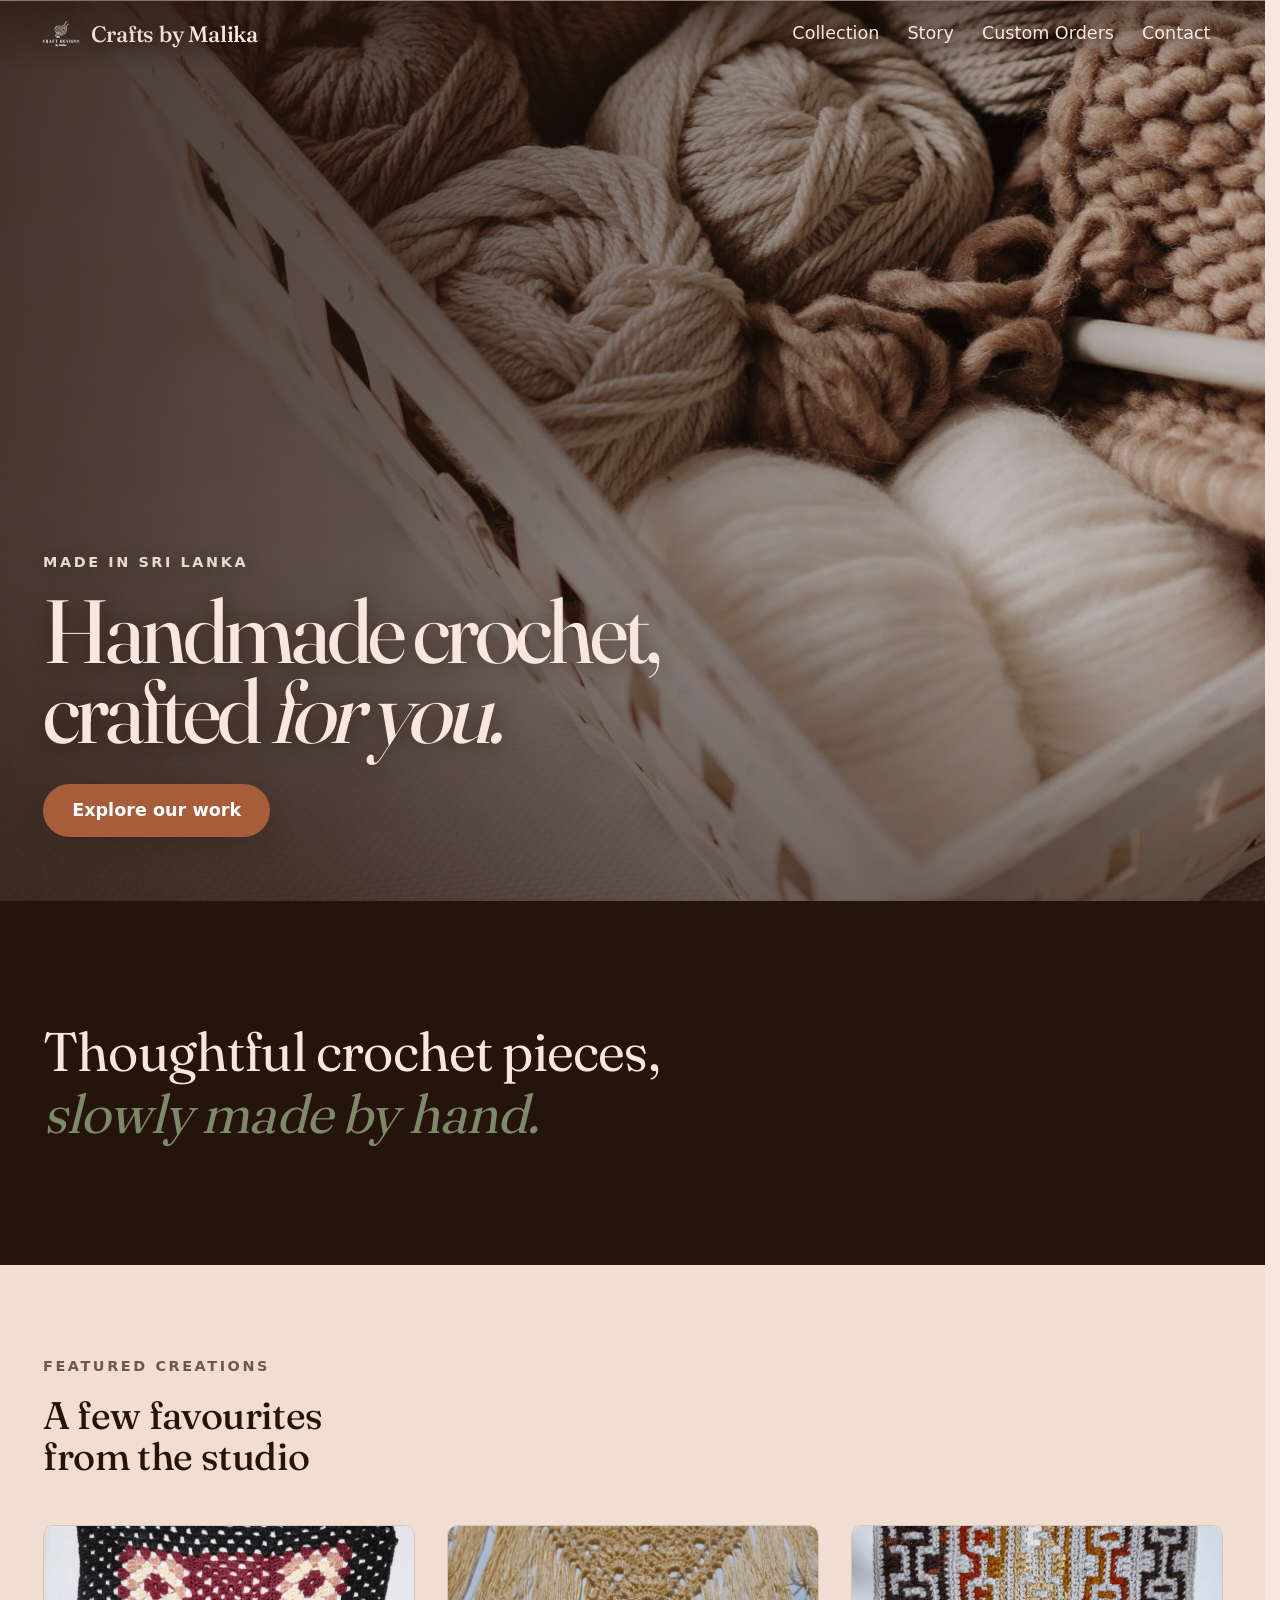
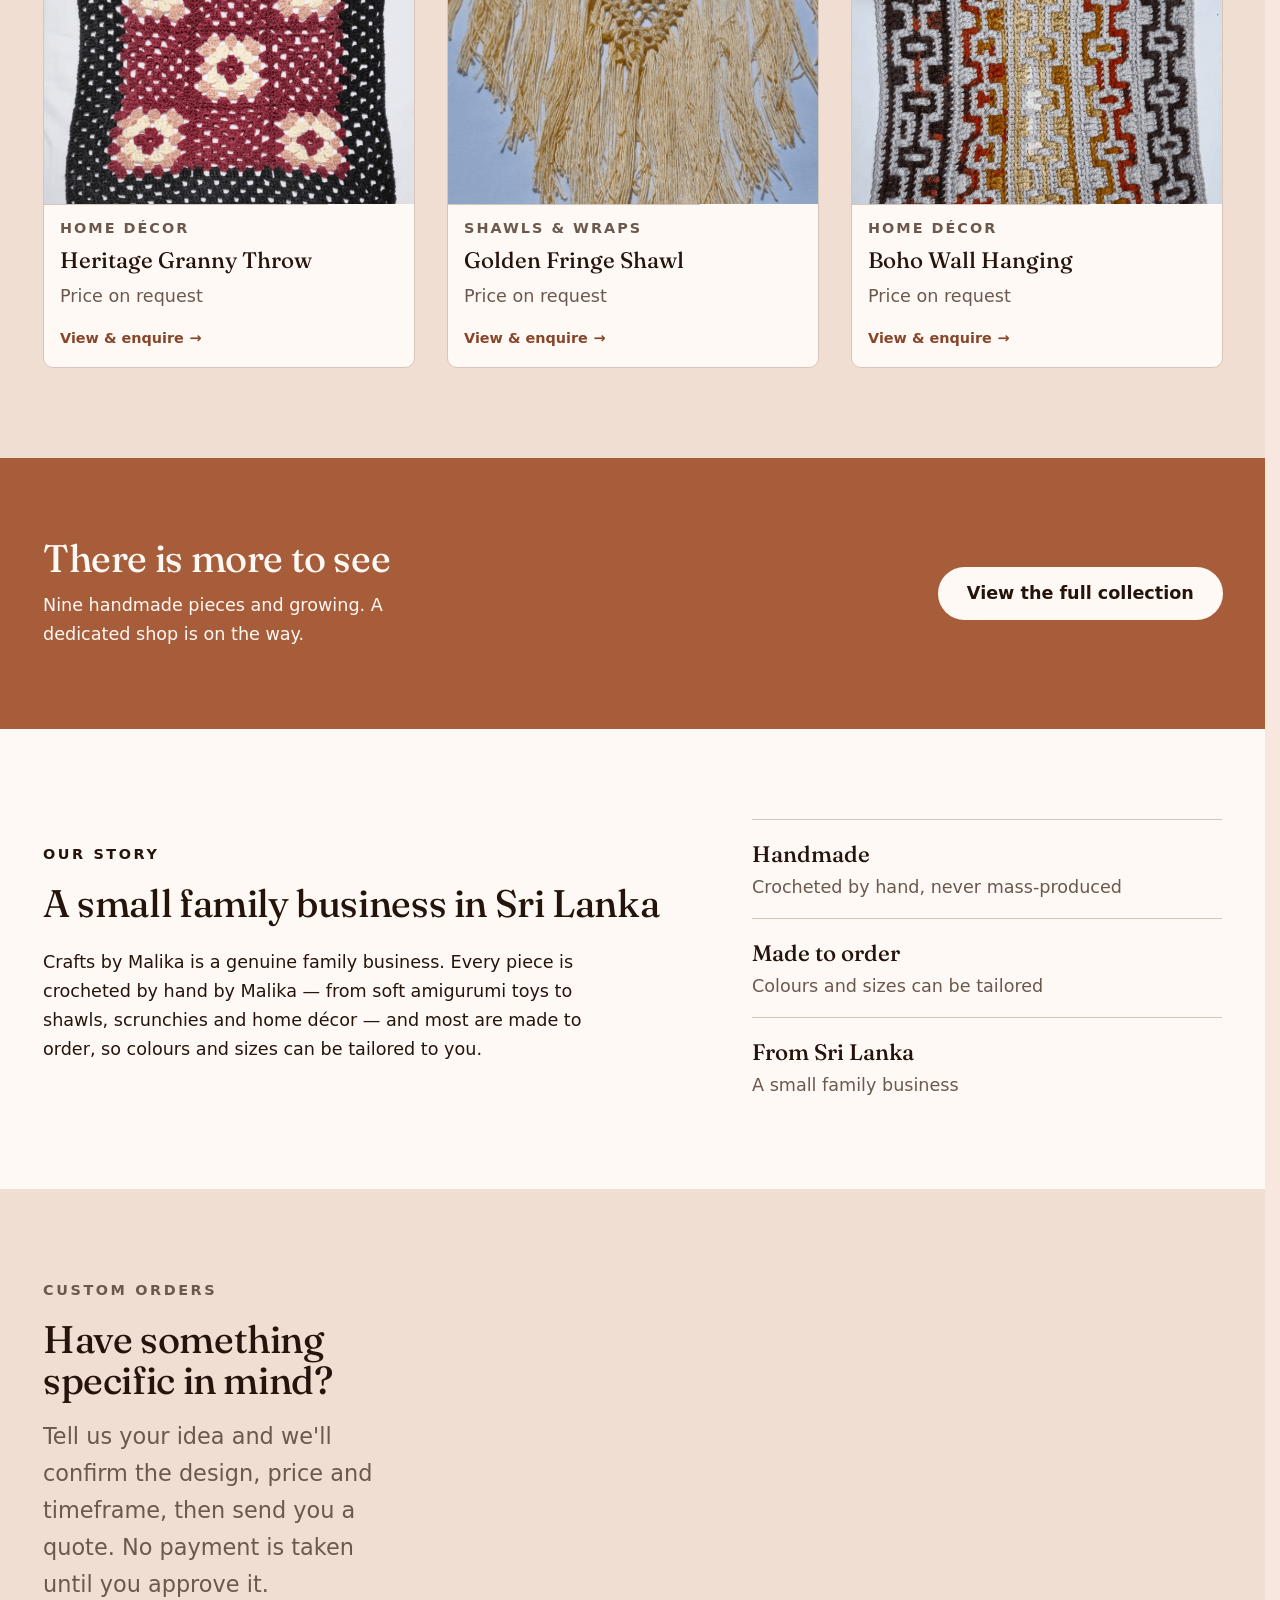
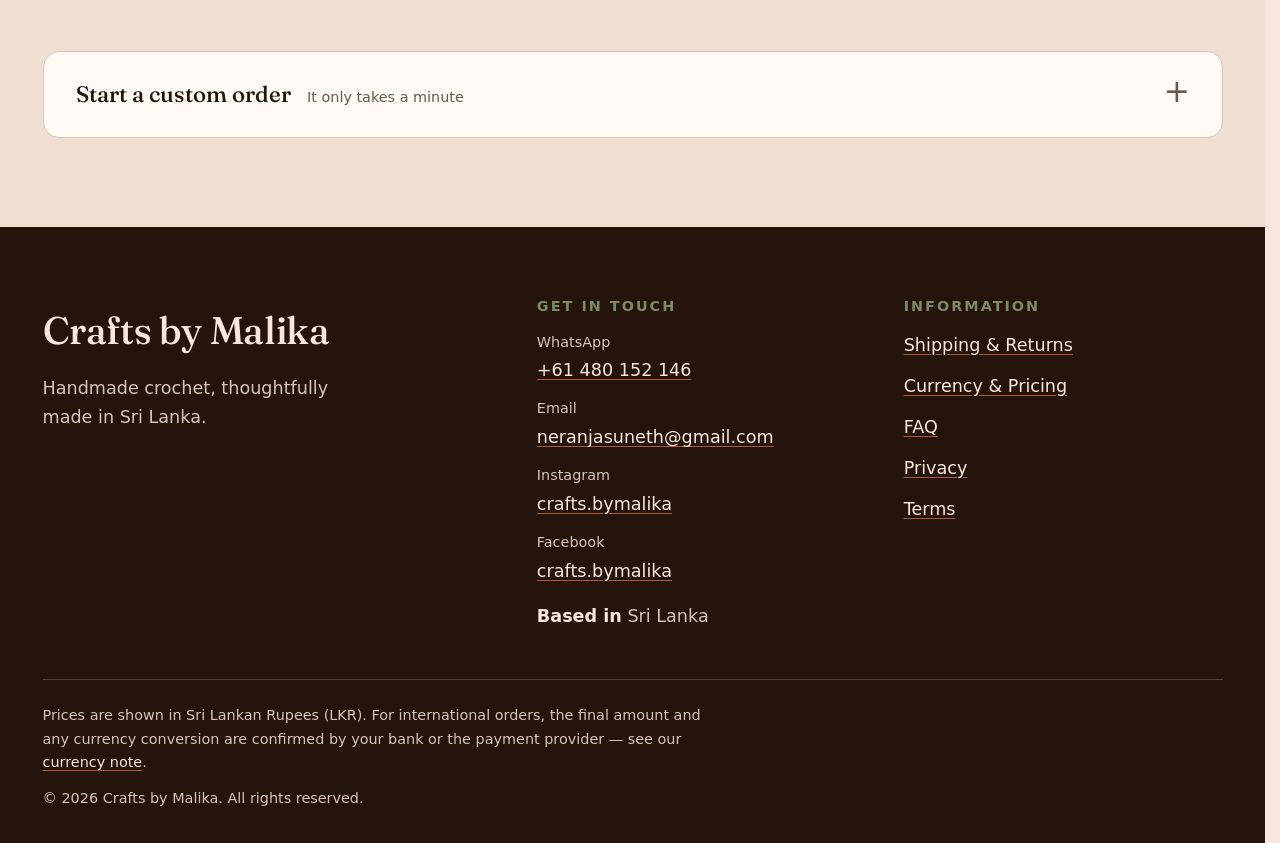
==== commit b2317021: "Redesign the entire website to be base version" ====
--- a/HTML/index.html
+++ b/HTML/index.html
@@ -6,10 +6,10 @@
 
   <!-- Primary SEO -->
   <title>Crafts by Malika — Handmade Crochet from Sri Lanka</title>
-  <meta name="description" content="Crafts by Malika makes handmade crochet toys, accessories and home décor in Sri Lanka. Browse the collection and request custom, made-to-order pieces." />
+  <meta name="description" content="Crafts by Malika makes handmade crochet toys, accessories and home décor in Sri Lanka. See featured pieces and request custom, made-to-order work." />
   <!-- TODO(deploy): replace https://crafts-by-malika.example with your real domain in this file, robots.txt and sitemap.xml -->
   <link rel="canonical" href="https://crafts-by-malika.example/" />
-  <meta name="theme-color" content="#a8482a" />
+  <meta name="theme-color" content="#25140c" />
 
   <!-- Open Graph / social sharing -->
   <meta property="og:type" content="website" />
@@ -18,17 +18,24 @@
   <meta property="og:description" content="Handmade crochet toys, accessories and home décor, made to order in Sri Lanka." />
   <meta property="og:url" content="https://crafts-by-malika.example/" />
   <!-- TODO(business): ideally provide a dedicated 1200x630 share image. For now this uses a real product photo. -->
-  <meta property="og:image" content="https://crafts-by-malika.example/1.png" />
-  <meta property="og:image:alt" content="A hand-crocheted turtle toy by Crafts by Malika." />
+  <meta property="og:image" content="https://crafts-by-malika.example/2.png" />
+  <meta property="og:image:alt" content="A hand-crocheted blush-pink turtle toy by Crafts by Malika." />
 
   <!-- Twitter / X card -->
   <meta name="twitter:card" content="summary_large_image" />
   <meta name="twitter:title" content="Crafts by Malika — Handmade Crochet from Sri Lanka" />
   <meta name="twitter:description" content="Handmade crochet toys, accessories and home décor, made to order in Sri Lanka." />
-  <meta name="twitter:image" content="https://crafts-by-malika.example/1.png" />
+  <meta name="twitter:image" content="https://crafts-by-malika.example/2.png" />
 
   <!-- Favicon (SVG, modern browsers) -->
   <link rel="icon" href="logo.svg" type="image/svg+xml" />
+
+  <!-- Self-hosted display serif (headings only). Preloaded so the hero heading
+       does not flash. Falls back to the Georgia/serif stack if unavailable. -->
+  <link rel="preload" href="fonts/fraunces-latin.woff2" as="font" type="font/woff2" crossorigin />
+
+  <!-- Hero background image — preloaded for fast LCP (it is a CSS background). -->
+  <link rel="preload" href="hero.jpg" as="image" />
 
   <link rel="stylesheet" href="style.css" />
 
@@ -57,10 +64,10 @@
 <body>
   <a class="skip-link" href="#main">Skip to content</a>
 
-  <header class="site-header">
+  <header class="site-header" id="site-header">
     <div class="container site-header__inner">
       <a class="brand" href="#home" aria-label="Crafts by Malika — home">
-        <img src="logo.svg" alt="" class="brand__logo" width="48" height="48" />
+        <img src="logo.svg" alt="" class="brand__logo" width="40" height="40" />
         <span class="brand__name">Crafts by Malika</span>
       </a>
 
@@ -70,11 +77,9 @@
           <span class="nav-toggle__label">Menu</span>
         </button>
         <ul class="primary-nav__menu" id="primary-menu">
-          <li><a href="#home">Home</a></li>
-          <li><a href="#shop">Shop</a></li>
-          <li><a href="#about">About</a></li>
+          <li><a href="#collection">Collection</a></li>
+          <li><a href="#story">Story</a></li>
           <li><a href="#custom">Custom Orders</a></li>
-          <li><a href="#faq">FAQ</a></li>
           <li><a href="#contact">Contact</a></li>
         </ul>
       </nav>
@@ -83,53 +88,52 @@
 
   <main id="main">
     <!-- ============================ HERO ============================ -->
+    <!-- Full-bleed background-image hero. The image (hero.jpg) is a decorative CSS
+         background; the heading conveys the meaning. A warm gradient overlay keeps
+         the left-aligned text readable. The section sits behind the sticky header.
+         TODO(hero): to swap in your own professional photo, replace hero.jpg (a warm,
+         calm, well-lit crochet/handmade scene works best). The CSS uses
+         background-size:cover, so any portrait-ish photo crops cleanly.
+         Source: Pexels (photo 5788367) — free for commercial use, no attribution
+         required (https://www.pexels.com/license/). -->
     <section id="home" class="hero">
       <div class="container hero__inner">
-        <div class="hero__text">
-          <p class="eyebrow">Handmade in Sri Lanka</p>
-          <h1>Handmade crochet creations, thoughtfully made in&nbsp;Sri&nbsp;Lanka</h1>
-          <p class="hero__lead">
-            Crafts by Malika is a small family business making crochet toys,
-            accessories and home décor by hand — one stitch at a time. Most pieces
-            are made to order, so colours and sizes can be tailored to you.
-          </p>
-          <div class="hero__actions">
-            <a class="btn btn--primary" href="#shop">Browse the collection</a>
-            <a class="btn btn--secondary" href="#custom">Request a custom order</a>
-          </div>
-          <p class="hero__note">Based in Sri Lanka · Ships locally and internationally · Enquiries welcome</p>
-        </div>
-        <div class="hero__media">
-          <img src="Crochet-rafiki.svg" alt="Illustration representing handmade crochet" class="hero__image" width="520" height="520" />
-        </div>
-      </div>
-    </section>
-
-    <!-- ============================ SHOP ============================ -->
-    <section id="shop" class="section shop">
+        <div class="hero__text reveal">
+          <p class="eyebrow">Made in Sri Lanka</p>
+          <h1 class="hero__title">Handmade crochet,<br />crafted <em>for you.</em></h1>
+        </div>
+        <div class="hero__actions reveal">
+          <a class="btn btn--primary" href="#collection">Explore our work</a>
+        </div>
+      </div>
+    </section>
+
+    <!-- ====================== BRAND STATEMENT ======================= -->
+    <section class="statement">
       <div class="container">
-        <header class="section__head">
-          <h2>Our handmade collection</h2>
-          <p class="section__intro">
-            Every item is crocheted by hand. Many are made to order, so small
-            variations are part of their charm. Tap an item to see more details or
-            to send an enquiry.
-          </p>
+        <p class="statement__text reveal">Thoughtful crochet pieces, <em>slowly made by hand.</em></p>
+      </div>
+    </section>
+
+    <!-- ====================== FEATURED CREATIONS ===================== -->
+    <section id="collection" class="section featured">
+      <div class="container">
+        <header class="section__head reveal">
+          <p class="eyebrow">Featured creations</p>
+          <h2>A few favourites from the studio</h2>
         </header>
 
-        <!-- Category filters (enhanced by JavaScript; falls back to showing all) -->
-        <div class="filters" id="filters" role="group" aria-label="Filter products by category"></div>
-
-        <!-- Product grid is rendered from products.js by app.js -->
-        <div class="product-grid" id="product-grid" aria-live="polite">
-          <p class="product-grid__loading">Loading the collection…</p>
+        <!-- Editorial featured grid (one large + two smaller) is rendered from
+             products.js by app.js. Shows the three items flagged `featured: true`. -->
+        <div class="featured__grid" id="featured-grid" aria-live="polite">
+          <p class="featured__loading">Loading featured pieces…</p>
         </div>
 
         <noscript>
           <div class="noscript-note">
             <p>
-              Browsing the live collection needs JavaScript enabled. You can still
-              see our work and order by contacting us directly:
+              The interactive gallery needs JavaScript enabled. You can still see our
+              work and order by contacting us directly:
             </p>
             <p>
               <a href="https://wa.me/61480152146">Message us on WhatsApp</a> ·
@@ -141,317 +145,216 @@
       </div>
     </section>
 
-    <!-- ============================ ABOUT ============================ -->
-    <section id="about" class="section about">
-      <div class="container about__inner">
-        <div class="about__text">
-          <h2>About Crafts by Malika</h2>
+    <!-- ====================== COLLECTION CTA (dark) ================== -->
+    <section class="band">
+      <div class="container band__inner reveal">
+        <div class="band__text">
+          <h2 class="band__title">There is more to see</h2>
+          <p class="band__lead">
+            Nine handmade pieces and growing. A dedicated shop is on the way.
+          </p>
+        </div>
+        <!-- Without JS this is a real link to the contact footer; app.js upgrades it
+             to open the accessible coming-soon dialog. -->
+        <a class="btn btn--on-color" id="view-collection" href="#contact">View the full collection</a>
+      </div>
+    </section>
+
+    <!-- ========================= HANDMADE STORY ===================== -->
+    <section id="story" class="section story">
+      <div class="container story__inner">
+        <div class="story__text reveal">
+          <p class="eyebrow">Our story</p>
+          <h2>A small family business in Sri Lanka</h2>
           <p>
-            Crafts by Malika is a genuine family business based in Sri Lanka. Every
-            piece is crocheted by hand by Malika, from soft amigurumi toys to shawls,
-            scrunchies and home décor.
-          </p>
-          <p>
-            Because each item is handmade — and most are made to order — you can ask
-            for different colours, sizes or small personal touches. No two handmade
-            pieces are ever exactly alike, and that is part of what makes them special.
+            Crafts by Malika is a genuine family business. Every piece is crocheted by
+            hand by Malika — from soft amigurumi toys to shawls, scrunchies and home
+            décor — and most are made to order, so colours and sizes can be tailored
+            to you.
           </p>
           <!-- TODO(business): Expand this with the real story in Malika's own words —
-               how she started, what she loves making, and what handmade means to the
-               family. Keep it genuine; do not add invented details. -->
-        </div>
-        <ul class="about__highlights">
-          <li><strong>Handmade</strong><span>Crocheted by hand, not mass-produced</span></li>
+               how she started and what handmade means to the family. Keep it genuine;
+               do not add invented details. -->
+        </div>
+        <ul class="story__highlights reveal">
+          <li><strong>Handmade</strong><span>Crocheted by hand, never mass-produced</span></li>
           <li><strong>Made to order</strong><span>Colours and sizes can be tailored</span></li>
           <li><strong>From Sri Lanka</strong><span>A small family business</span></li>
         </ul>
       </div>
     </section>
 
-    <!-- ======================= CUSTOM ORDERS ======================= -->
+    <!-- ========================= CUSTOM ORDERS ====================== -->
     <section id="custom" class="section custom">
       <div class="container">
-        <header class="section__head">
-          <h2>Custom orders</h2>
+        <header class="section__head reveal">
+          <p class="eyebrow">Custom orders</p>
+          <h2>Have something specific in mind?</h2>
           <p class="section__intro">
-            Have something specific in mind? We love custom, made-to-order pieces.
-            Here is how it works:
+            Tell us your idea and we'll confirm the design, price and timeframe, then
+            send you a quote. No payment is taken until you approve it.
           </p>
         </header>
 
-        <ol class="steps">
-          <li><span class="steps__num">1</span> You share your idea using the form below.</li>
-          <li><span class="steps__num">2</span> We confirm the design, size, colours, price, currency and timeframe.</li>
-          <li><span class="steps__num">3</span> Where delivery is needed, we calculate the shipping cost.</li>
-          <li><span class="steps__num">4</span> You approve the quotation.</li>
-          <li><span class="steps__num">5</span> We confirm payment arrangements together.</li>
-          <li><span class="steps__num">6</span> Your piece is made by hand.</li>
-          <li><span class="steps__num">7</span> We arrange pickup or delivery.</li>
-        </ol>
-
-        <form class="enquiry-form" id="custom-order-form" novalidate>
-          <p class="enquiry-form__intro">
-            Fields marked <span aria-hidden="true">*</span> are required. We only ask
-            for what we need to prepare your quote.
-          </p>
-
-          <div class="form-grid">
-            <p class="field">
-              <label for="cf-name">Your name <span aria-hidden="true">*</span></label>
-              <input id="cf-name" name="name" type="text" autocomplete="name" required />
-            </p>
-            <p class="field">
-              <label for="cf-country">Country <span aria-hidden="true">*</span></label>
-              <input id="cf-country" name="country" type="text" autocomplete="country-name" required />
-            </p>
-            <p class="field">
-              <label for="cf-email">Email <span aria-hidden="true">*</span></label>
-              <input id="cf-email" name="email" type="email" autocomplete="email" required />
-            </p>
-            <p class="field">
-              <label for="cf-phone">Phone / WhatsApp</label>
-              <input id="cf-phone" name="phone" type="tel" autocomplete="tel" inputmode="tel" />
-            </p>
-            <p class="field">
-              <label for="cf-type">Product type <span aria-hidden="true">*</span></label>
-              <input id="cf-type" name="productType" type="text" list="product-types" required />
-              <datalist id="product-types">
-                <option value="Toy / Amigurumi"></option>
-                <option value="Scrunchie / Accessory"></option>
-                <option value="Wall hanging / Home décor"></option>
-                <option value="Throw / Blanket"></option>
-                <option value="Shawl / Wrap"></option>
-                <option value="Something else"></option>
-              </datalist>
-            </p>
-            <p class="field">
-              <label for="cf-colours">Preferred colours</label>
-              <input id="cf-colours" name="colours" type="text" />
-            </p>
-            <p class="field">
-              <label for="cf-size">Desired size</label>
-              <input id="cf-size" name="size" type="text" placeholder="e.g. approx. 20 cm, or 'baby blanket'" />
-            </p>
-            <p class="field">
-              <label for="cf-date">Required by (date)</label>
-              <input id="cf-date" name="requiredDate" type="date" />
-            </p>
-            <p class="field">
-              <label for="cf-budget">Budget range</label>
-              <input id="cf-budget" name="budget" type="text" placeholder="e.g. up to LKR 5,000" />
-            </p>
-            <p class="field">
-              <label for="cf-currency">Preferred currency</label>
-              <select id="cf-currency" name="currency">
-                <option value="LKR" selected>LKR — Sri Lankan Rupee</option>
-                <option value="USD">USD — US Dollar</option>
-                <option value="GBP">GBP — British Pound</option>
-                <option value="EUR">EUR — Euro</option>
-                <option value="AUD">AUD — Australian Dollar</option>
-                <option value="other">Other (tell us below)</option>
-              </select>
-            </p>
-            <p class="field">
-              <label for="cf-delivery">Delivery city / country</label>
-              <input id="cf-delivery" name="delivery" type="text" />
-            </p>
+        <!-- Progressive reveal: the full form is collapsed by default (native
+             <details>, keyboard-accessible, not focusable while closed) and opens
+             when the customer chooses to start. -->
+        <details class="custom__reveal reveal" id="custom-reveal">
+          <summary class="custom__summary">
+            <span class="custom__summary-label">Start a custom order</span>
+            <span class="custom__summary-hint">It only takes a minute</span>
+          </summary>
+
+          <div class="custom__panel">
+            <ol class="steps">
+              <li><span class="steps__num">1</span> You share your idea using the form below.</li>
+              <li><span class="steps__num">2</span> We confirm the design, size, colours, price, currency and timeframe.</li>
+              <li><span class="steps__num">3</span> Where delivery is needed, we calculate the shipping cost.</li>
+              <li><span class="steps__num">4</span> You approve the quotation.</li>
+              <li><span class="steps__num">5</span> We confirm payment arrangements together.</li>
+              <li><span class="steps__num">6</span> Your piece is made by hand.</li>
+              <li><span class="steps__num">7</span> We arrange pickup or delivery.</li>
+            </ol>
+
+            <form class="enquiry-form" id="custom-order-form" novalidate>
+              <p class="enquiry-form__intro">
+                Fields marked <span aria-hidden="true">*</span> are required. We only ask
+                for what we need to prepare your quote.
+              </p>
+
+              <div class="form-grid">
+                <p class="field">
+                  <label for="cf-name">Your name <span aria-hidden="true">*</span></label>
+                  <input id="cf-name" name="name" type="text" autocomplete="name" required />
+                </p>
+                <p class="field">
+                  <label for="cf-country">Country <span aria-hidden="true">*</span></label>
+                  <input id="cf-country" name="country" type="text" autocomplete="country-name" required />
+                </p>
+                <p class="field">
+                  <label for="cf-email">Email <span aria-hidden="true">*</span></label>
+                  <input id="cf-email" name="email" type="email" autocomplete="email" required />
+                </p>
+                <p class="field">
+                  <label for="cf-phone">Phone / WhatsApp</label>
+                  <input id="cf-phone" name="phone" type="tel" autocomplete="tel" inputmode="tel" />
+                </p>
+                <p class="field">
+                  <label for="cf-type">Product type <span aria-hidden="true">*</span></label>
+                  <input id="cf-type" name="productType" type="text" list="product-types" required />
+                  <datalist id="product-types">
+                    <option value="Toy / Amigurumi"></option>
+                    <option value="Scrunchie / Accessory"></option>
+                    <option value="Wall hanging / Home décor"></option>
+                    <option value="Throw / Blanket"></option>
+                    <option value="Shawl / Wrap"></option>
+                    <option value="Something else"></option>
+                  </datalist>
+                </p>
+                <p class="field">
+                  <label for="cf-colours">Preferred colours</label>
+                  <input id="cf-colours" name="colours" type="text" />
+                </p>
+                <p class="field">
+                  <label for="cf-size">Desired size</label>
+                  <input id="cf-size" name="size" type="text" placeholder="e.g. approx. 20 cm, or 'baby blanket'" />
+                </p>
+                <p class="field">
+                  <label for="cf-date">Required by (date)</label>
+                  <input id="cf-date" name="requiredDate" type="date" />
+                </p>
+                <p class="field">
+                  <label for="cf-budget">Budget range</label>
+                  <input id="cf-budget" name="budget" type="text" placeholder="e.g. up to LKR 5,000" />
+                </p>
+                <p class="field">
+                  <label for="cf-currency">Preferred currency</label>
+                  <select id="cf-currency" name="currency">
+                    <option value="LKR" selected>LKR — Sri Lankan Rupee</option>
+                    <option value="USD">USD — US Dollar</option>
+                    <option value="GBP">GBP — British Pound</option>
+                    <option value="EUR">EUR — Euro</option>
+                    <option value="AUD">AUD — Australian Dollar</option>
+                    <option value="other">Other (tell us below)</option>
+                  </select>
+                </p>
+                <p class="field">
+                  <label for="cf-delivery">Delivery city / country</label>
+                  <input id="cf-delivery" name="delivery" type="text" />
+                </p>
+              </div>
+
+              <p class="field field--full">
+                <label for="cf-description">Describe what you would like <span aria-hidden="true">*</span></label>
+                <textarea id="cf-description" name="description" rows="5" required
+                  placeholder="Tell us about the item, who it is for, any reference photos you have, and anything else that helps."></textarea>
+              </p>
+
+              <p class="field field--checkbox">
+                <input id="cf-consent" name="consent" type="checkbox" required />
+                <label for="cf-consent">
+                  I'm happy for Crafts by Malika to contact me about this enquiry. <span aria-hidden="true">*</span>
+                </label>
+              </p>
+
+              <div class="enquiry-form__actions">
+                <button type="submit" class="btn btn--primary">Send enquiry</button>
+                <a class="btn btn--ghost" id="custom-whatsapp" href="https://wa.me/61480152146" rel="noopener">Send via WhatsApp instead</a>
+              </div>
+
+              <p class="enquiry-form__status" id="form-status" role="status" aria-live="polite"></p>
+              <p class="enquiry-form__privacy">
+                We use your details only to reply to your enquiry and prepare a quote.
+                We don't share them or send marketing. See our
+                <a href="policies.html#privacy">privacy note</a>.
+              </p>
+            </form>
           </div>
-
-          <p class="field field--full">
-            <label for="cf-description">Describe what you would like <span aria-hidden="true">*</span></label>
-            <textarea id="cf-description" name="description" rows="5" required
-              placeholder="Tell us about the item, who it is for, any reference photos you have, and anything else that helps."></textarea>
-          </p>
-
-          <p class="field field--checkbox">
-            <input id="cf-consent" name="consent" type="checkbox" required />
-            <label for="cf-consent">
-              I'm happy for Crafts by Malika to contact me about this enquiry. <span aria-hidden="true">*</span>
-            </label>
-          </p>
-
-          <div class="enquiry-form__actions">
-            <button type="submit" class="btn btn--primary">Send enquiry</button>
-            <a class="btn btn--ghost" id="custom-whatsapp" href="#" rel="noopener">Send via WhatsApp instead</a>
-          </div>
-
-          <p class="enquiry-form__status" id="form-status" role="status" aria-live="polite"></p>
-          <p class="enquiry-form__privacy">
-            We use your details only to reply to your enquiry and prepare a quote.
-            We don't share them or send marketing. See our
-            <a href="policies.html#privacy">privacy note</a>.
-          </p>
-        </form>
-      </div>
-    </section>
-
-    <!-- ============================ FAQ ============================ -->
-    <section id="faq" class="section faq">
-      <div class="container">
-        <header class="section__head">
-          <h2>Frequently asked questions</h2>
-        </header>
-
-        <div class="faq__list">
-          <details>
-            <summary>Are the products really handmade?</summary>
-            <p>Yes. Every item is crocheted by hand by Malika in Sri Lanka.</p>
-          </details>
-          <details>
-            <summary>Where is Crafts by Malika based?</summary>
-            <p>We are a small family business based in Sri Lanka.</p>
-          </details>
-          <details>
-            <summary>Are items in stock or made to order?</summary>
-            <p>
-              Most items are made to order, and some décor pieces are one-of-a-kind.
-              Message us about a specific item and we'll confirm its availability.
-            </p>
-          </details>
-          <details>
-            <summary>How long do custom orders take?</summary>
-            <p>
-              It depends on the item and how busy we are.
-              <!-- TODO(business): add a typical lead time once known, e.g. "usually 1–3 weeks". -->
-              Please ask when you enquire and we'll give you a timeframe.
-            </p>
-          </details>
-          <details>
-            <summary>Can I change the colours and sizes?</summary>
-            <p>Yes — because everything is handmade, colours and sizes can usually be tailored. Just ask.</p>
-          </details>
-          <details>
-            <summary>Is local pickup available?</summary>
-            <p>
-              <!-- TODO(business): confirm whether pickup is offered and from which area. -->
-              Please contact us to arrange this — we'll confirm what's possible.
-            </p>
-          </details>
-          <details>
-            <summary>Where do you deliver in Sri Lanka, and do you ship internationally?</summary>
-            <p>
-              <!-- TODO(business): confirm domestic delivery regions, couriers and whether
-                   international shipping is offered, before stating it as a promise. -->
-              We're happy to discuss delivery within Sri Lanka and internationally.
-              Contact us with your location and we'll confirm options and costs.
-            </p>
-          </details>
-          <details>
-            <summary>Which currency will I be charged in, and why might the amount differ?</summary>
-            <p>
-              Our prices are set in Sri Lankan Rupees (LKR). If you pay from another
-              country, your bank or the payment provider converts the amount and may
-              add a conversion fee, so the total in your own currency can vary slightly.
-              We'll always confirm the final amount with you before you pay.
-            </p>
-          </details>
-          <details>
-            <summary>How should I care for crochet items?</summary>
-            <p>
-              <!-- TODO(business): confirm care guidance per fibre (e.g. hand wash cold, dry flat). -->
-              As a general guide, gentle hand washing and drying flat is safest for
-              handmade crochet. We'll include specific care notes with your item.
-            </p>
-          </details>
-          <details>
-            <summary>Are the toys suitable for young children?</summary>
-            <p>
-              <!-- TODO(business): confirm whether toys use safety eyes / contain small
-                   parts, and any age guidance, before making a safety claim. -->
-              Please ask us about a specific toy before buying for a young child —
-              we'll tell you about materials and any small parts so you can decide.
-            </p>
-          </details>
-          <details>
-            <summary>What is your return policy?</summary>
-            <p>
-              <!-- TODO(business): set a clear returns/refund policy, noting that
-                   custom and made-to-order items are often non-returnable. -->
-              Our returns policy is being finalised. For now, please contact us if
-              there's any problem with your order and we'll do our best to help.
-            </p>
-          </details>
-        </div>
-      </div>
-    </section>
-
-    <!-- ============================ CONTACT ============================ -->
-    <section id="contact" class="section contact">
-      <div class="container">
-        <header class="section__head">
-          <h2>Contact us</h2>
-          <p class="section__intro">
-            The quickest way to reach us is on WhatsApp. We'd love to hear from you.
-          </p>
-        </header>
-
-        <div class="contact__grid">
-          <ul class="contact__methods">
-            <li>
-              <span class="contact__icon" aria-hidden="true">💬</span>
-              <span>
-                <strong>WhatsApp</strong><br />
-                <a data-contact="whatsapp" href="https://wa.me/61480152146">+61 480 152 146</a>
-              </span>
-            </li>
-            <li>
-              <span class="contact__icon" aria-hidden="true">✉️</span>
-              <span>
-                <strong>Email</strong><br />
-                <a data-contact="email" href="mailto:neranjasuneth@gmail.com">neranjasuneth@gmail.com</a>
-              </span>
-            </li>
-            <li>
-              <span class="contact__icon" aria-hidden="true">📘</span>
-              <span>
-                <strong>Facebook</strong><br />
-                <a data-contact="facebook" href="https://www.facebook.com/crafts.bymalika">crafts.bymalika</a>
-              </span>
-            </li>
-            <li>
-              <span class="contact__icon" aria-hidden="true">📸</span>
-              <span>
-                <strong>Instagram</strong><br />
-                <a data-contact="instagram" href="https://www.instagram.com/crafts.bymalika">crafts.bymalika</a>
-              </span>
-            </li>
-          </ul>
-          <div class="contact__aside">
-            <p><strong>Location:</strong> Sri Lanka</p>
-            <p data-contact="response-time" hidden></p>
-            <p>
-              Looking for something custom? Use the
-              <a href="#custom">custom order form</a> and we'll send you a quote.
-            </p>
-          </div>
-        </div>
+        </details>
       </div>
     </section>
   </main>
 
-  <footer class="site-footer">
+  <!-- ============================ FOOTER (dark) ==================== -->
+  <footer class="site-footer" id="contact">
     <div class="container site-footer__inner">
       <div class="site-footer__brand">
         <span class="brand__name">Crafts by Malika</span>
         <p>Handmade crochet, thoughtfully made in Sri Lanka.</p>
       </div>
 
-      <nav class="site-footer__nav" aria-label="Footer">
-        <ul>
-          <li><a href="#shop">Shop</a></li>
-          <li><a href="#about">About</a></li>
-          <li><a href="#custom">Custom Orders</a></li>
-          <li><a href="#faq">FAQ</a></li>
-          <li><a href="#contact">Contact</a></li>
+      <div class="site-footer__contact">
+        <h2 class="site-footer__heading">Get in touch</h2>
+        <ul class="contact__methods">
+          <li>
+            <span class="contact__label">WhatsApp</span>
+            <a data-contact="whatsapp" href="https://wa.me/61480152146">+61 480 152 146</a>
+          </li>
+          <li>
+            <span class="contact__label">Email</span>
+            <a data-contact="email" href="mailto:neranjasuneth@gmail.com">neranjasuneth@gmail.com</a>
+          </li>
+          <li>
+            <span class="contact__label">Instagram</span>
+            <a data-contact="instagram" href="https://www.instagram.com/crafts.bymalika">crafts.bymalika</a>
+          </li>
+          <li>
+            <span class="contact__label">Facebook</span>
+            <a data-contact="facebook" href="https://www.facebook.com/crafts.bymalika">crafts.bymalika</a>
+          </li>
         </ul>
-      </nav>
+        <p class="site-footer__location"><strong>Based in</strong> Sri Lanka</p>
+        <p data-contact="response-time" hidden></p>
+      </div>
 
       <nav class="site-footer__legal" aria-label="Policies">
+        <h2 class="site-footer__heading">Information</h2>
         <ul>
           <li><a href="policies.html#shipping">Shipping &amp; Returns</a></li>
+          <li><a href="policies.html#currency">Currency &amp; Pricing</a></li>
+          <li><a href="policies.html#faq">FAQ</a></li>
           <li><a href="policies.html#privacy">Privacy</a></li>
           <li><a href="policies.html#terms">Terms</a></li>
-          <li><a href="policies.html#currency">Currency &amp; Pricing</a></li>
         </ul>
       </nav>
     </div>
@@ -466,6 +369,25 @@
     </div>
   </footer>
 
+  <!-- ==================== COMING-SOON DIALOG (shop) ================ -->
+  <!-- Accessible native dialog used by the "View the full collection" button until
+       the dedicated shop page exists. -->
+  <dialog class="dialog" id="coming-soon-dialog" aria-labelledby="coming-soon-title">
+    <div class="dialog__inner">
+      <button type="button" class="dialog__close" data-close-dialog aria-label="Close">×</button>
+      <p class="eyebrow">Coming soon</p>
+      <h2 class="dialog__title" id="coming-soon-title">The full collection is on its way</h2>
+      <p class="dialog__text">
+        We're preparing a dedicated shop where you can explore every handmade piece.
+        For now, you can contact us about anything you see here.
+      </p>
+      <div class="dialog__actions">
+        <a class="btn btn--primary" id="dialog-whatsapp" href="https://wa.me/61480152146" target="_blank" rel="noopener">Ask us on WhatsApp</a>
+        <button type="button" class="btn btn--ghost" data-close-dialog>Close</button>
+      </div>
+    </div>
+  </dialog>
+
   <!-- Data first, then behaviour. Plain scripts so the site works from the file
        system as well as a web server (no module/CORS requirements). -->
   <script src="config.js"></script>
--- a/HTML/style.css
+++ b/HTML/style.css
@@ -1,31 +1,57 @@
 /* =============================================================================
  * Crafts by Malika — storefront styles
- * Warm, handcrafted, calm. Mobile-first. System + serif fonts (no web fonts,
- * so nothing blocks rendering). Design tokens live in :root.
+ * Minimal, premium, calm, editorial, image-led. Mobile-first.
+ * High-contrast blush / dark-brown palette; product photography carries the colour.
+ * One self-hosted display serif (Fraunces, headings only) + system sans (body).
+ * Design tokens live in :root.
  * ========================================================================== */
+
+/* ------------------------------ Display serif ---------------------------- */
+/* Self-hosted, latin subset, variable weight axis. Falls back to the serif
+   stack below if the file is unavailable (e.g. offline before it is fetched). */
+@font-face {
+  font-family: "Fraunces";
+  src: url("fonts/fraunces-latin.woff2") format("woff2");
+  font-weight: 300 700;
+  font-style: normal;
+  font-display: swap;
+}
 
 /* ----------------------------- Design tokens ----------------------------- */
 :root {
-  /* Colour */
-  --bg: #fbf6f0;          /* warm cream page background */
-  --surface: #ffffff;     /* cards, header */
-  --surface-2: #f5ebe1;   /* soft warm fill (image areas, chips) */
-  --text: #2c2622;        /* deep warm brown-charcoal */
-  --muted: #645b53;       /* secondary text (AA on cream) */
-  --primary: #a8482a;     /* terracotta — buttons, links */
-  --primary-strong: #8f3a23;
-  --accent: #b9485d;      /* dusty rose — small accents */
-  --border: #e7d9cc;
-  --focus: #5b2a18;       /* high-contrast focus ring */
+  /* Earthy Handmade palette — restrained, photography-led.
+     Espresso text + blush/off-white surfaces carry most of the page; terracotta is
+     the single action colour; sage is a small supporting accent. Product photos
+     provide the remaining colour. */
+  --bg: #F7E7DE;            /* soft blush — page background, quiet editorial sections */
+  --surface: #FFF9F5;       /* off-white — modal / form / image surfaces */
+  --surface-2: #F0DED2;     /* soft blush fill behind contained images / chips (derived) */
+  --surface-dark: #25140C;  /* espresso — strong dark sections + footer background */
+  --text: #25140C;          /* espresso — headings, body, nav (~15:1 on blush) */
+  --text-on-dark: #F7E7DE;  /* blush text on espresso (~15:1) */
+  --muted: #6B584E;         /* muted brown — secondary text (AA ~5.4:1 on blush) */
+  --muted-on-dark: #D9C3B6; /* warm light secondary on espresso (~11:1, derived) */
+
+  --primary: #A85D3A;       /* terracotta — primary button fills (white text), borders, underlines */
+  --primary-hover: #874529; /* darker terracotta — button hover + AA-safe terracotta TEXT on blush (~6:1) */
+  --secondary: #7C8A68;     /* muted sage — small supporting accents (espresso text on it ~5:1) */
+  --secondary-hover: #687456;/* darker sage — sage hover state (with light text ~4.9:1) */
+
+  --border: #D8C5BA;        /* border beige — separators, input borders, quiet structural lines */
+  --border-on-dark: rgba(247, 231, 222, 0.22); /* hairline on espresso (derived) */
+  --backdrop: rgb(37 20 12 / 0.58); /* translucent espresso modal backdrop */
+  --focus: #25140C;         /* high-contrast focus ring (flipped to blush on dark sections) */
 
   /* Type */
   --font-body: system-ui, -apple-system, "Segoe UI", Roboto, "Helvetica Neue", Arial, sans-serif;
-  --font-head: Georgia, "Times New Roman", "Iowan Old Style", serif;
+  --font-head: "Fraunces", Georgia, "Times New Roman", "Iowan Old Style", serif;
   --step--1: clamp(0.83rem, 0.8rem + 0.15vw, 0.9rem);
-  --step-0: clamp(1rem, 0.96rem + 0.2vw, 1.08rem);
-  --step-1: clamp(1.2rem, 1.1rem + 0.5vw, 1.45rem);
-  --step-2: clamp(1.5rem, 1.3rem + 1vw, 2rem);
-  --step-3: clamp(1.9rem, 1.5rem + 2vw, 3rem);
+  --step-0: clamp(1rem, 0.97rem + 0.18vw, 1.1rem);
+  --step-1: clamp(1.18rem, 1.08rem + 0.5vw, 1.4rem);
+  --step-2: clamp(1.6rem, 1.3rem + 1.4vw, 2.4rem);
+  --step-3: clamp(2rem, 1.5rem + 2.4vw, 3.2rem);
+  --step-hero: clamp(2.5rem, 1.7rem + 3.6vw, 4.5rem);
+  --step-statement: clamp(1.9rem, 1.2rem + 3vw, 3.4rem);
 
   /* Space */
   --space-1: 0.25rem;
@@ -36,15 +62,17 @@
   --space-6: 2rem;
   --space-7: 3rem;
   --space-8: 4.5rem;
+  --section-pad: clamp(3.5rem, 7vw, 7rem);
 
   /* Misc */
   --radius-sm: 6px;
-  --radius: 12px;
-  --radius-lg: 20px;
-  --shadow-sm: 0 1px 2px rgba(60, 36, 20, 0.06), 0 2px 6px rgba(60, 36, 20, 0.06);
-  --shadow: 0 6px 18px rgba(60, 36, 20, 0.10);
-  --maxw: 1140px;
-  --header-h: 72px;
+  --radius: 10px;
+  --radius-lg: 16px;
+  --shadow: 0 24px 60px rgba(37, 20, 12, 0.22);
+  --shadow-card: 0 14px 30px rgb(37 20 12 / 0.10); /* subtle card hover lift */
+  --maxw: 1180px;
+  --header-h: 68px;
+  --ease: cubic-bezier(0.22, 0.61, 0.36, 1);
 }
 
 /* ------------------------------- Reset-ish ------------------------------- */
@@ -55,22 +83,35 @@
   scroll-behavior: smooth;
   scroll-padding-top: calc(var(--header-h) + 1rem);
   -webkit-text-size-adjust: 100%;
+  /* Always reserve the scrollbar gutter so locking body scroll when a modal opens
+     does not shift the page behind it. */
+  scrollbar-gutter: stable;
 }
 
 body {
   font-family: var(--font-body);
   font-size: var(--step-0);
-  line-height: 1.6;
+  line-height: 1.65;
   color: var(--text);
   background: var(--bg);
   -webkit-font-smoothing: antialiased;
+  overflow-x: hidden; /* belt-and-braces against accidental horizontal scroll */
 }
 
 img, svg { display: block; max-width: 100%; }
-a { color: var(--primary); }
-a:hover { color: var(--primary-strong); }
-
-h1, h2, h3 { font-family: var(--font-head); line-height: 1.15; font-weight: 700; }
+/* Links read as espresso text with a terracotta underline; on hover the text
+   deepens to AA-safe darker terracotta. (Bright terracotta as small text on blush
+   is only ~4:1, so terracotta is used for the underline, the darker shade for text.) */
+a { color: var(--text); text-underline-offset: 0.18em; text-decoration-color: var(--primary); }
+a:hover { color: var(--primary-hover); text-decoration-color: var(--primary-hover); }
+
+h1, h2, h3 {
+  font-family: var(--font-head);
+  font-optical-sizing: auto;
+  line-height: 1.08;
+  font-weight: 460;
+  letter-spacing: -0.01em;
+}
 h1 { font-size: var(--step-3); }
 h2 { font-size: var(--step-2); }
 h3 { font-size: var(--step-1); }
@@ -80,21 +121,33 @@
   outline-offset: 2px;
   border-radius: 2px;
 }
+/* On espresso (dark) sections, flip the focus ring to the blush token so it stays
+   strongly visible. Dialogs sit on a light surface, so they keep the espresso ring. */
+.site-footer { --focus: var(--text-on-dark); }
 
 .container {
-  width: min(100% - 2rem, var(--maxw));
+  width: min(100% - 2.5rem, var(--maxw));
   margin-inline: auto;
 }
 
-.section { padding-block: var(--space-8); }
-.section__head { max-width: 60ch; margin-bottom: var(--space-6); }
-.section__intro { color: var(--muted); margin-top: var(--space-3); font-size: var(--step-1); }
+.section { padding-block: var(--section-pad); }
+.section__head { max-width: 32ch; margin-bottom: var(--space-7); }
+.section__intro { color: var(--muted); margin-top: var(--space-4); font-size: var(--step-1); max-width: 46ch; }
+
+.eyebrow {
+  text-transform: uppercase;
+  letter-spacing: 0.18em;
+  font-size: var(--step--1);
+  font-weight: 600;
+  color: var(--muted);
+  margin-bottom: var(--space-4);
+}
 
 /* ------------------------------- Skip link ------------------------------- */
 .skip-link {
   position: absolute;
   left: var(--space-3);
-  top: -3rem;
+  top: -3.5rem;
   background: var(--surface);
   color: var(--text);
   padding: var(--space-2) var(--space-4);
@@ -115,31 +168,73 @@
   font-weight: 600;
   line-height: 1.2;
   text-decoration: none;
-  padding: 0.8em 1.4em;
+  padding: 0.85em 1.6em;
   min-height: 44px;
   border-radius: 999px;
-  border: 2px solid transparent;
+  border: 1.5px solid transparent;
   cursor: pointer;
-  transition: background-color 0.2s ease, color 0.2s ease, border-color 0.2s ease, transform 0.1s ease;
+  transition: background-color 0.25s var(--ease), color 0.25s var(--ease),
+              border-color 0.25s var(--ease), transform 0.12s ease;
 }
 .btn:active { transform: translateY(1px); }
+/* Primary = terracotta fill with white text (~4.9:1 AA). Works on blush and on the
+   espresso band. */
 .btn--primary { background: var(--primary); color: #fff; }
-.btn--primary:hover { background: var(--primary-strong); color: #fff; }
-.btn--secondary { background: transparent; color: var(--primary); border-color: var(--primary); }
-.btn--secondary:hover { background: var(--primary); color: #fff; }
+.btn--primary:hover { background: var(--primary-hover); color: #fff; }
+/* Secondary = sage outline (default espresso text), filling to darker sage with
+   white text on hover (~4.9:1). */
+.btn--secondary { background: transparent; color: var(--text); border-color: var(--secondary); }
+.btn--secondary:hover { background: var(--secondary-hover); color: #fff; border-color: var(--secondary-hover); }
 .btn--ghost { background: var(--surface-2); color: var(--text); }
-.btn--ghost:hover { background: #ecdfd2; }
-.btn--sm { padding: 0.55em 1em; min-height: 38px; font-size: var(--step--1); }
+.btn--ghost:hover { background: var(--border); }
+/* Light cream button with espresso text — for use on the terracotta / dark bands. */
+.btn--on-color { background: var(--surface); color: var(--text); }
+.btn--on-color:hover { background: #fff; color: var(--text); }
+/* Quiet text-link CTA (hero secondary) */
+.btn--text {
+  background: none;
+  border: none;
+  border-radius: 0;
+  min-height: 44px;
+  padding: 0.85em 0.25em;
+  color: var(--text);
+  text-decoration: underline;
+  text-decoration-color: var(--border);
+  text-decoration-thickness: 1.5px;
+}
+.btn--text:hover { color: var(--primary-hover); text-decoration-color: currentColor; }
 
 /* -------------------------------- Header --------------------------------- */
+/* Sits transparently over the hero at the top of the page, then becomes a solid
+   cream bar once the hero is scrolled past (JS toggles .is-scrolled). A subtle
+   gradient scrim (::before) keeps the nav legible over the image and fades out
+   when the bar turns solid, so the transition is smooth with no sudden jump. */
 .site-header {
   position: sticky;
   top: 0;
   z-index: 1000;
-  background: rgba(255, 255, 255, 0.92);
-  backdrop-filter: saturate(140%) blur(6px);
-  border-bottom: 1px solid var(--border);
-}
+  background-color: rgba(255, 249, 245, 0);   /* transparent cream over the hero */
+  border-bottom: 1px solid transparent;
+  transition: background-color 0.4s var(--ease), border-color 0.4s var(--ease), backdrop-filter 0.4s var(--ease);
+  --focus: var(--text-on-dark);               /* light focus ring over the hero */
+}
+.site-header::before {
+  content: "";
+  position: absolute;
+  inset: 0;
+  z-index: -1;
+  pointer-events: none;
+  background: linear-gradient(to bottom, rgba(37, 20, 12, 0.50), rgba(37, 20, 12, 0));
+  opacity: 1;
+  transition: opacity 0.4s var(--ease);
+}
+.site-header.is-scrolled {
+  background-color: rgba(255, 249, 245, 0.95);
+  border-bottom-color: var(--border);
+  backdrop-filter: saturate(150%) blur(10px);
+  --focus: var(--text);                        /* dark focus ring on the solid bar */
+}
+.site-header.is-scrolled::before { opacity: 0; }
 .site-header__inner {
   display: flex;
   align-items: center;
@@ -147,41 +242,57 @@
   gap: var(--space-4);
   min-height: var(--header-h);
 }
-.brand { display: inline-flex; align-items: center; gap: var(--space-3); text-decoration: none; color: var(--text); }
-.brand__logo { width: 44px; height: 44px; }
-.brand__name { font-family: var(--font-head); font-weight: 700; font-size: var(--step-1); color: var(--primary); }
+.brand { display: inline-flex; align-items: center; gap: var(--space-3); text-decoration: none; color: inherit; }
+.brand__logo { width: 36px; height: 36px; filter: brightness(0) invert(1); transition: filter 0.4s var(--ease); }
+.site-header.is-scrolled .brand__logo { filter: none; }
+.brand__name { font-family: var(--font-head); font-weight: 500; font-size: var(--step-1); color: var(--text-on-dark); letter-spacing: -0.01em; transition: color 0.4s var(--ease); }
+.site-header.is-scrolled .brand__name { color: var(--text); }
 
 .primary-nav__menu {
   list-style: none;
   display: flex;
   align-items: center;
-  gap: var(--space-2);
+  gap: var(--space-1);
   padding: 0;
 }
+/* Links default to dark (used by the mobile dropdown + the solid bar); the inline
+   desktop nav over the hero is overridden to light below. */
 .primary-nav__menu a {
   display: inline-block;
   padding: var(--space-2) var(--space-3);
   text-decoration: none;
   color: var(--text);
-  font-weight: 600;
+  font-weight: 500;
+  font-size: var(--step-0);
   border-radius: var(--radius-sm);
-}
-.primary-nav__menu a:hover { color: var(--primary); background: var(--surface-2); }
+  transition: color 0.4s var(--ease);
+}
+.primary-nav__menu a:hover { color: var(--primary-hover); }
+@media (min-width: 761px) {
+  .site-header:not(.is-scrolled) .primary-nav__menu a { color: var(--text-on-dark); }
+  .site-header:not(.is-scrolled) .primary-nav__menu a:hover { color: #fff; }
+}
 
 .nav-toggle {
   display: none;
   align-items: center;
   gap: var(--space-2);
-  background: var(--surface-2);
-  border: 1px solid var(--border);
+  background: transparent;
+  border: 1px solid rgba(247, 231, 222, 0.45);
   border-radius: var(--radius-sm);
   padding: var(--space-2) var(--space-3);
   font: inherit;
   font-weight: 600;
-  color: var(--text);
+  color: var(--text-on-dark);
   cursor: pointer;
   min-height: 44px;
-}
+  transition: color 0.4s var(--ease), border-color 0.4s var(--ease);
+}
+.site-header.is-scrolled .nav-toggle { color: var(--text); border-color: var(--border); }
+/* Subtle shadow keeps the light nav legible over the hero image; removed when solid. */
+.site-header:not(.is-scrolled) .brand__name,
+.site-header:not(.is-scrolled) .primary-nav__menu a,
+.site-header:not(.is-scrolled) .nav-toggle { text-shadow: 0 1px 12px rgba(37, 20, 12, 0.55); }
 .nav-toggle__bars, .nav-toggle__bars::before, .nav-toggle__bars::after {
   content: "";
   display: block;
@@ -194,175 +305,258 @@
 .nav-toggle__bars::after { position: absolute; top: 6px; }
 
 /* --------------------------------- Hero ---------------------------------- */
-.hero { background: linear-gradient(180deg, #fff 0%, var(--bg) 100%); padding-block: var(--space-8); }
+/* Full-bleed background-image hero. It is pulled up behind the sticky header
+   (negative margin) so the transparent nav sits over the image; the top padding
+   keeps the content clear of the header. Height uses svh (with dvh/vh fallbacks)
+   so it never overflows when mobile browser chrome shows or hides. */
+.hero {
+  position: relative;
+  isolation: isolate;
+  margin-top: calc(-1 * var(--header-h));
+  padding-top: var(--header-h);
+  min-height: 100vh;       /* legacy fallback */
+  min-height: 100dvh;      /* dynamic fallback */
+  min-height: 100svh;      /* preferred — small viewport, never overflows */
+  display: flex;
+  align-items: flex-end;   /* content sits in the lower area of the hero */
+  padding-bottom: clamp(2.5rem, 5vw, 5rem);  /* safe spacing from the bottom edge */
+  overflow: hidden;
+  color: var(--text-on-dark);
+  --focus: var(--text-on-dark);   /* light focus ring on the dark hero (CTA) */
+  background-image: url("hero.jpg");
+  background-size: cover;
+  background-position: center;
+  background-repeat: no-repeat;
+}
+/* Warm gradient overlay (no blur on the image): a gentle overall scrim, a soft
+   bottom wash for the CTA, and a stronger left wash so the text stays readable. */
+.hero::before {
+  content: "";
+  position: absolute;
+  inset: 0;
+  z-index: 0;
+  pointer-events: none;
+  background:
+    linear-gradient(rgba(37, 20, 12, 0.22), rgba(37, 20, 12, 0.22)),
+    linear-gradient(to top, rgba(37, 20, 12, 0.45) 0%, rgba(37, 20, 12, 0) 38%),
+    linear-gradient(98deg, rgba(37, 20, 12, 0.80) 0%, rgba(37, 20, 12, 0.62) 32%, rgba(37, 20, 12, 0.34) 54%, rgba(37, 20, 12, 0.07) 76%, rgba(37, 20, 12, 0) 92%);
+}
+/* Mobile-first: text block, then the button directly below it, left-aligned.
+   The container (.hero__inner is also .container) keeps it aligned with the main
+   content column. */
 .hero__inner {
+  position: relative;
+  z-index: 1;
+  display: flex;
+  flex-direction: column;
+  align-items: flex-start;
+  gap: var(--space-6);
+}
+.hero__text { max-width: none; text-shadow: 0 2px 22px rgba(37, 20, 12, 0.55); }
+.hero .eyebrow { color: var(--text-on-dark); opacity: 0.92; }
+/* Two deliberate lines, forced with <br>. white-space: nowrap guarantees exactly
+   two lines at every width; the font scales down via clamp() so neither line ever
+   overflows on small screens. Large, tight, editorial display type. */
+.hero__title {
+  font-size: clamp(1.8rem, 7vw, 7.25rem);
+  font-weight: 420;
+  line-height: 0.9;
+  letter-spacing: -0.045em;
+  max-width: none;
+  white-space: nowrap;
+  color: var(--text-on-dark);
+}
+.hero__title em { font-style: italic; }   /* italicise only "for you." */
+.hero__lead { color: var(--text-on-dark); font-size: var(--step-1); margin-top: var(--space-5); max-width: 34ch; }
+.hero__actions { display: flex; flex-wrap: wrap; align-items: center; gap: var(--space-4); }
+.hero__actions .btn { box-shadow: 0 10px 26px rgba(37, 20, 12, 0.28); }
+
+/* ---------------------------- Brand statement ---------------------------- */
+/* The single dark editorial moment on the page (one strong espresso section,
+   plus the footer). Large serif line in cream with a sage italic accent. */
+.statement { background: var(--surface-dark); color: var(--text-on-dark); padding-block: clamp(4rem, 10vw, 7.5rem); }
+.statement__text {
+  font-family: var(--font-head);
+  font-size: var(--step-statement);
+  font-weight: 380;
+  line-height: 1.14;
+  letter-spacing: -0.015em;
+  max-width: 20ch;
+  color: var(--text-on-dark);
+}
+.statement__text em { font-style: italic; color: var(--secondary); } /* sage accent (~5:1 on espresso) */
+
+/* --------------------------- Featured creations -------------------------- */
+/* Three simple, equal product cards. The section uses the deeper-blush tone so the
+   off-white cards clearly stand out (background contrast). Each card is one
+   accessible button that opens the product modal. */
+.featured { background: var(--surface-2); }
+.featured__loading { color: var(--muted); }
+.featured__grid {
   display: grid;
   grid-template-columns: 1fr;
-  gap: var(--space-6);
-  align-items: center;
-}
-.eyebrow {
-  text-transform: uppercase;
-  letter-spacing: 0.12em;
-  font-size: var(--step--1);
-  font-weight: 700;
-  color: var(--accent);
-  margin-bottom: var(--space-3);
-}
-.hero h1 { max-width: 18ch; }
-.hero__lead { color: var(--muted); font-size: var(--step-1); margin-top: var(--space-4); max-width: 50ch; }
-.hero__actions { display: flex; flex-wrap: wrap; gap: var(--space-3); margin-top: var(--space-5); }
-.hero__note { color: var(--muted); font-size: var(--step--1); margin-top: var(--space-4); }
-.hero__media { display: flex; justify-content: center; }
-.hero__image { width: min(420px, 80%); height: auto; }
-
-/* --------------------------------- Shop ---------------------------------- */
-.filters { display: flex; flex-wrap: wrap; gap: var(--space-2); margin-bottom: var(--space-6); }
-.filter {
-  font: inherit;
-  font-weight: 600;
-  font-size: var(--step--1);
-  padding: var(--space-2) var(--space-4);
-  min-height: 40px;
-  border-radius: 999px;
-  border: 1px solid var(--border);
-  background: var(--surface);
-  color: var(--text);
-  cursor: pointer;
-  transition: background-color 0.15s ease, color 0.15s ease, border-color 0.15s ease;
-}
-.filter:hover { border-color: var(--primary); color: var(--primary); }
-.filter.is-active { background: var(--primary); border-color: var(--primary); color: #fff; }
-
-.product-grid {
-  display: grid;
-  grid-template-columns: repeat(auto-fill, minmax(min(100%, 260px), 1fr));
-  gap: var(--space-5);
-}
-.product-grid__loading, .product-grid__empty { color: var(--muted); }
-
-.card {
+  gap: clamp(1.25rem, 3vw, 2rem);
+}
+.feature {
   display: flex;
   flex-direction: column;
   background: var(--surface);
   border: 1px solid var(--border);
   border-radius: var(--radius);
   overflow: hidden;
-  box-shadow: var(--shadow-sm);
-  transition: transform 0.2s ease, box-shadow 0.2s ease;
-}
-.card:hover { transform: translateY(-4px); box-shadow: var(--shadow); }
-
-.card__media {
+  padding: 0;
+  margin: 0;
+  font: inherit;
+  color: inherit;
+  text-align: left;
+  cursor: pointer;
+  width: 100%;
+  transition: transform 0.25s var(--ease), box-shadow 0.25s var(--ease);
+}
+.feature__media {
+  display: block;
   position: relative;
-  aspect-ratio: 4 / 5;
+  overflow: hidden;
   background: var(--surface-2);
+  aspect-ratio: 4 / 3;       /* short, clean image band — keeps the cards compact */
+}
+.feature__media img {
+  width: 100%;
+  height: 100%;
+  object-fit: cover;          /* full-bleed thumbnail; the modal shows the full piece */
+  object-position: center;
+  transition: transform 0.6s var(--ease);
+}
+.feature__body {
+  flex: 1;
   display: flex;
-  align-items: center;
-  justify-content: center;
-  padding: var(--space-4);
-}
-/* contain (not cover) so handmade items are never cropped */
-.card__media img { width: 100%; height: 100%; object-fit: contain; }
-.card__flag {
-  position: absolute;
-  top: var(--space-3);
-  left: var(--space-3);
-  background: var(--accent);
-  color: #fff;
+  flex-direction: column;
+  gap: var(--space-2);
+  padding: var(--space-3) var(--space-4) var(--space-4);
+  border-top: 1px solid var(--border);
+}
+.feature__category {
+  text-transform: uppercase;
+  letter-spacing: 0.14em;
   font-size: var(--step--1);
-  font-weight: 700;
-  padding: 0.2em 0.7em;
-  border-radius: 999px;
-}
-
-.card__body { padding: var(--space-4); display: flex; flex-direction: column; gap: var(--space-2); flex: 1 1 auto; }
-.card__category { text-transform: uppercase; letter-spacing: 0.08em; font-size: 0.72rem; font-weight: 700; color: var(--accent); }
-.card__title { font-size: var(--step-1); }
-.card__desc { color: var(--muted); font-size: var(--step--1); }
-.card__meta { display: flex; flex-wrap: wrap; align-items: center; gap: var(--space-2); margin-top: auto; padding-top: var(--space-2); }
-.card__price { font-weight: 700; color: var(--primary); }
-.card__status {
-  font-size: 0.72rem;
   font-weight: 600;
-  padding: 0.2em 0.6em;
-  border-radius: 999px;
-  background: var(--surface-2);
   color: var(--muted);
 }
-.card__status--in_stock { background: #e3f0e3; color: #2f6b34; }
-.card__status--one_off { background: #f3e6cf; color: #8a5a12; }
-
-.card__details { border-top: 1px solid var(--border); padding: 0 var(--space-4); }
-.card__details summary {
-  cursor: pointer;
-  padding: var(--space-3) 0;
+.feature__name { font-family: var(--font-head); font-size: var(--step-1); font-weight: 460; color: var(--text); line-height: 1.15; }
+.feature__price { font-size: var(--step-0); color: var(--muted); }
+.feature__cta {
+  margin-top: var(--space-2);
   font-weight: 600;
   font-size: var(--step--1);
-  color: var(--primary);
-}
-.card__details[open] summary { color: var(--primary-strong); }
-.card__details dl { margin: 0 0 var(--space-3); display: grid; grid-template-columns: auto 1fr; gap: var(--space-1) var(--space-3); font-size: var(--step--1); }
-.card__details dt { font-weight: 700; color: var(--text); }
-.card__details dd { color: var(--muted); }
-
-.card__actions { display: flex; flex-wrap: wrap; gap: var(--space-2); padding: var(--space-4); border-top: 1px solid var(--border); }
-.card__customise {
-  flex-basis: 100%;
-  background: none;
-  border: none;
-  padding: var(--space-1) 0 0;
-  font: inherit;
+  color: var(--primary-hover); /* terracotta action accent on the card */
+  align-self: flex-start;
+  display: inline-flex;
+  align-items: center;
+  gap: 0.4em;
+}
+.feature__cta span { transition: transform 0.25s var(--ease); }
+/* Restrained hover, pointer devices only. */
+@media (hover: hover) {
+  .feature:hover { transform: translateY(-3px); box-shadow: var(--shadow-card); }
+  .feature:hover .feature__media img { transform: scale(1.04); }
+  .feature:hover .feature__cta span { transform: translateX(4px); }
+}
+
+/* Three across once there is room; a single column on small screens. */
+@media (min-width: 720px) {
+  .featured__grid { grid-template-columns: repeat(3, 1fr); }
+}
+
+.noscript-note {
+  margin-top: var(--space-6);
+  padding: var(--space-5);
+  background: var(--surface);
+  border: 1px solid var(--border);
+  border-radius: var(--radius);
+}
+.noscript-note a { font-weight: 600; }
+
+/* ------------------------------- CTA band -------------------------------- */
+/* Terracotta accent band — the one strong colour block that breaks up the
+   cream/blush midsection. Cream text + a cream button keep AA contrast
+   (cream on terracotta ≈ 4.7:1). */
+.band { background: var(--primary); color: var(--surface); padding-block: clamp(3rem, 7vw, 5rem); }
+.band__inner {
+  display: flex;
+  flex-wrap: wrap;
+  align-items: center;
+  justify-content: space-between;
+  gap: var(--space-5);
+}
+.band__title { color: var(--surface); font-size: var(--step-2); }
+.band__lead { color: var(--surface); margin-top: var(--space-3); max-width: 36ch; }
+
+/* --------------------------------- Story --------------------------------- */
+.story { background: var(--surface); }
+.story__inner { display: grid; grid-template-columns: 1fr; gap: clamp(2rem, 4vw, 3.5rem); align-items: start; }
+.story__text p { margin-top: var(--space-5); max-width: 50ch; color: var(--text); }
+.story__highlights { list-style: none; padding: 0; display: grid; gap: var(--space-4); }
+.story__highlights li { border-top: 1px solid var(--border); padding-top: var(--space-4); }
+.story__highlights strong { display: block; font-family: var(--font-head); font-weight: 500; font-size: var(--step-1); color: var(--text); }
+.story__highlights span { color: var(--muted); font-size: var(--step-0); }
+
+/* ----------------------------- Custom orders ----------------------------- */
+/* Deeper-blush section so the off-white reveal panel stands out (same contrast
+   idea as the featured cards). */
+.custom { background: var(--surface-2); }
+.custom__reveal {
+  border: 1px solid var(--border);
+  border-radius: var(--radius-lg);
+  background: var(--surface);
+  overflow: hidden;
+}
+.custom__summary {
+  list-style: none;
+  cursor: pointer;
+  display: flex;
+  flex-wrap: wrap;
+  align-items: baseline;
+  gap: var(--space-2) var(--space-4);
+  padding: var(--space-5) var(--space-6);
+  font-family: var(--font-head);
+  font-size: var(--step-1);
+  font-weight: 500;
+  color: var(--text);
+}
+.custom__summary::-webkit-details-marker { display: none; }
+.custom__summary::after {
+  content: "+";
+  margin-left: auto;
+  font-family: var(--font-body);
+  font-size: 1.4em;
+  line-height: 1;
+  color: var(--muted);
+  transition: transform 0.25s var(--ease);
+}
+.custom__reveal[open] .custom__summary::after { content: "−"; }
+.custom__summary:hover { color: var(--primary-hover); }
+.custom__summary-hint { font-family: var(--font-body); font-size: var(--step--1); font-weight: 500; color: var(--muted); }
+.custom__panel { padding: 0 var(--space-6) var(--space-6); }
+
+.steps { list-style: none; padding: 0; display: grid; gap: var(--space-3); margin-bottom: var(--space-6); }
+.steps li { display: flex; align-items: flex-start; gap: var(--space-3); color: var(--muted); font-size: var(--step-0); }
+.steps__num {
+  flex: none;
+  width: 1.9rem; height: 1.9rem;
+  display: grid; place-items: center;
+  border-radius: 50%;
+  background: var(--secondary);   /* sage accent — espresso digit on sage (~5:1) */
+  color: var(--text);
+  font-family: var(--font-body);
+  font-weight: 600;
   font-size: var(--step--1);
-  font-weight: 600;
-  color: var(--primary);
-  text-align: left;
-  cursor: pointer;
-  text-decoration: underline;
-}
-.card__customise:hover { color: var(--primary-strong); }
-
-.noscript-note, .product-grid__loading {
-  padding: var(--space-5);
-  background: var(--surface-2);
-  border-radius: var(--radius);
-}
-
-/* --------------------------------- About --------------------------------- */
-.about { background: var(--surface); }
-.about__inner { display: grid; grid-template-columns: 1fr; gap: var(--space-6); }
-.about__text p { margin-top: var(--space-4); max-width: 60ch; color: var(--text); }
-.about__text p:first-of-type { margin-top: var(--space-5); }
-.about__highlights { list-style: none; padding: 0; display: grid; gap: var(--space-3); }
-.about__highlights li {
+}
+
+.enquiry-form {
   background: var(--bg);
   border: 1px solid var(--border);
   border-radius: var(--radius);
-  padding: var(--space-4);
-}
-.about__highlights strong { display: block; font-family: var(--font-head); font-size: var(--step-1); color: var(--primary); }
-.about__highlights span { color: var(--muted); font-size: var(--step--1); }
-
-/* ----------------------------- Custom orders ----------------------------- */
-.steps { list-style: none; padding: 0; display: grid; gap: var(--space-3); margin-bottom: var(--space-7); }
-.steps li { display: flex; align-items: flex-start; gap: var(--space-3); }
-.steps__num {
-  flex: none;
-  width: 2rem; height: 2rem;
-  display: grid; place-items: center;
-  border-radius: 50%;
-  background: var(--primary);
-  color: #fff;
-  font-weight: 700;
-  font-size: var(--step--1);
-}
-
-.enquiry-form {
-  background: var(--surface);
-  border: 1px solid var(--border);
-  border-radius: var(--radius-lg);
   padding: var(--space-6);
-  box-shadow: var(--shadow-sm);
 }
 .enquiry-form__intro { color: var(--muted); font-size: var(--step--1); margin-bottom: var(--space-5); }
 .form-grid { display: grid; grid-template-columns: 1fr; gap: var(--space-4); }
@@ -371,97 +565,217 @@
 .field input, .field select, .field textarea {
   font: inherit;
   color: var(--text);
-  background: var(--bg);
+  background: var(--surface);
   border: 1px solid var(--border);
   border-radius: var(--radius-sm);
-  padding: 0.65em 0.8em;
+  padding: 0.7em 0.85em;
   width: 100%;
-}
-.field input:focus, .field select:focus, .field textarea:focus { border-color: var(--primary); }
+  min-height: 44px;
+}
+.field input:focus, .field select:focus, .field textarea:focus { border-color: var(--primary); outline-offset: 1px; }
 .field textarea { resize: vertical; }
 .field--full { margin-top: var(--space-4); }
 .field--checkbox { flex-direction: row; align-items: flex-start; gap: var(--space-3); margin-top: var(--space-4); }
-.field--checkbox input { width: 1.15rem; height: 1.15rem; margin-top: 0.2rem; flex: none; }
+.field--checkbox input { width: 1.2rem; height: 1.2rem; min-height: 0; margin-top: 0.2rem; flex: none; }
 .field--checkbox label { font-weight: 400; }
 
 .enquiry-form__actions { display: flex; flex-wrap: wrap; gap: var(--space-3); margin-top: var(--space-5); }
 .enquiry-form__status { margin-top: var(--space-4); font-weight: 600; min-height: 1.5em; }
 .enquiry-form__privacy { margin-top: var(--space-3); color: var(--muted); font-size: var(--step--1); }
 
-/* ---------------------------------- FAQ ---------------------------------- */
-.faq__list { display: grid; gap: var(--space-3); max-width: 75ch; }
-.faq__list details {
+/* --------------------------- Product modal (dialog) ---------------------- */
+/* --- Shared modal positioning -------------------------------------------------
+   Both popups are native <dialog>s opened with showModal(), so they sit in the top
+   layer (always above the sticky header — z-index only matters in the rare
+   no-showModal fallback). The page's global `* { margin: 0 }` reset strips the UA
+   `margin: auto` that centres a modal <dialog>, which is why they were appearing
+   top-left. Restoring margin:auto with fixed + inset re-centres them in the
+   viewport — stable when the page is scrolled, on mobile dynamic viewports, and
+   under zoom — with safe spacing from every edge and internal scrolling for tall
+   content. Centring stays on the OUTER dialog; the reveal animation lives on the
+   inner panel so transforms can't fight the centring. */
+.modal-dialog, .dialog {
+  position: fixed;
+  inset: 0;
+  margin: auto;
+  padding: 0;
+  border: 0;
+  background: transparent;
+  color: var(--text);
+  max-height: calc(100vh - 2rem);
+  max-height: calc(100dvh - 2rem);
+  overflow: visible;
+  z-index: 2000;
+}
+.modal-dialog { width: min(840px, calc(100vw - 2rem)); }
+.dialog       { width: min(440px, calc(100vw - 2rem)); }
+.modal-dialog::backdrop, .dialog::backdrop {
+  background: var(--backdrop);
+  backdrop-filter: blur(3px);
+  -webkit-backdrop-filter: blur(3px);
+}
+
+.modal {
   background: var(--surface);
   border: 1px solid var(--border);
-  border-radius: var(--radius);
-  padding: var(--space-4) var(--space-5);
-}
-.faq__list summary { cursor: pointer; font-weight: 600; font-size: var(--step-1); font-family: var(--font-head); }
-.faq__list details[open] summary { color: var(--primary); margin-bottom: var(--space-3); }
-.faq__list p { color: var(--muted); }
-
-/* -------------------------------- Contact -------------------------------- */
-.contact { background: var(--surface); }
-.contact__grid { display: grid; grid-template-columns: 1fr; gap: var(--space-6); }
-.contact__methods { list-style: none; padding: 0; display: grid; gap: var(--space-4); }
-.contact__methods li { display: flex; align-items: center; gap: var(--space-4); }
-.contact__icon { font-size: 1.6rem; flex: none; }
-.contact__aside { background: var(--bg); border: 1px solid var(--border); border-radius: var(--radius); padding: var(--space-5); align-self: start; }
-.contact__aside p + p { margin-top: var(--space-3); }
+  border-radius: var(--radius-lg);
+  overflow: hidden;
+  display: grid;
+  grid-template-columns: 1fr 1fr;
+  max-height: calc(100dvh - 2rem);
+  box-shadow: var(--shadow);
+  position: relative;
+}
+.modal__media { background: var(--surface-2); position: relative; overflow: hidden; }
+.modal__media img { width: 100%; height: 100%; object-fit: cover; }
+.modal__content { padding: var(--space-6); overflow-y: auto; max-height: calc(100dvh - 2rem); display: flex; flex-direction: column; gap: var(--space-3); }
+.modal__close {
+  position: absolute;
+  top: var(--space-3);
+  right: var(--space-3);
+  z-index: 10;
+  width: 40px; height: 40px;
+  border-radius: 50%;
+  background: rgba(247, 231, 222, 0.94);
+  border: 1px solid var(--border);
+  font-size: 1.2rem;
+  line-height: 1;
+  cursor: pointer;
+  display: flex; align-items: center; justify-content: center;
+  transition: background-color 0.15s ease;
+}
+.modal__close:hover { background: var(--surface-2); }
+.modal__category { text-transform: uppercase; letter-spacing: 0.14em; font-size: var(--step--1); font-weight: 600; color: var(--muted); }
+.modal__title { font-family: var(--font-head); font-size: var(--step-2); color: var(--text); }
+.modal__pills { display: flex; flex-wrap: wrap; gap: var(--space-2); align-items: center; }
+.modal__price { font-size: var(--step-0); font-weight: 600; color: var(--text); }
+.modal__status { font-size: var(--step--1); font-weight: 600; padding: 0.2em 0.7em; border-radius: 999px; background: var(--surface-2); color: var(--muted); }
+.modal__status--in_stock { background: rgb(124 138 104 / 0.20); color: var(--text); }        /* sage tint */
+.modal__status--one_off { background: rgb(168 93 58 / 0.16); color: var(--primary-hover); }  /* terracotta tint */
+.modal__desc { color: var(--muted); font-size: var(--step-0); }
+.modal__details { display: grid; grid-template-columns: auto 1fr; gap: var(--space-1) var(--space-4); font-size: var(--step--1); border-top: 1px solid var(--border); padding-top: var(--space-3); }
+.modal__details dt { font-weight: 700; color: var(--text); }
+.modal__details dd { color: var(--muted); }
+.modal__actions { display: flex; flex-direction: column; gap: var(--space-2); margin-top: auto; padding-top: var(--space-4); border-top: 1px solid var(--border); }
+.modal__actions .btn { width: 100%; }
+
+/* ------------------------- Coming-soon dialog (shop) --------------------- */
+/* (.dialog positioning + backdrop are defined in the shared modal block above.) */
+.dialog__inner {
+  position: relative;
+  background: var(--surface);
+  border: 1px solid var(--border);
+  border-radius: var(--radius-lg);
+  padding: var(--space-7) var(--space-6) var(--space-6);
+  box-shadow: var(--shadow);
+  max-height: calc(100dvh - 2rem);
+  overflow-y: auto;
+}
+.dialog__close {
+  position: absolute;
+  top: var(--space-3);
+  right: var(--space-3);
+  width: 40px; height: 40px;
+  border-radius: 50%;
+  background: var(--surface-2);
+  border: 1px solid var(--border);
+  font-size: 1.2rem;
+  line-height: 1;
+  cursor: pointer;
+  display: flex; align-items: center; justify-content: center;
+}
+.dialog__close:hover { background: var(--border); }
+.dialog__title { font-family: var(--font-head); font-size: var(--step-2); margin-top: var(--space-1); }
+.dialog__text { color: var(--muted); margin-top: var(--space-3); }
+.dialog__actions { display: flex; flex-wrap: wrap; gap: var(--space-3); margin-top: var(--space-5); }
+
+/* Reveal animation on the INNER panel (not the dialog) so it can never fight the
+   centring. Backdrop fade + a small upward panel translate only — no scale-from-zero,
+   no top-left origin. ~280ms. Disabled under reduced motion (see bottom of file). */
+.modal-dialog[open] .modal, .dialog[open] .dialog__inner { animation: panel-in 0.28s var(--ease); }
+.modal-dialog[open]::backdrop, .dialog[open]::backdrop { animation: backdrop-in 0.28s var(--ease); }
+@keyframes panel-in {
+  from { opacity: 0; transform: translateY(12px); }
+  to   { opacity: 1; transform: none; }
+}
+@keyframes backdrop-in { from { opacity: 0; } to { opacity: 1; } }
 
 /* --------------------------------- Footer -------------------------------- */
-.site-footer { background: #efe2d6; border-top: 1px solid var(--border); padding-block: var(--space-7) var(--space-5); margin-top: var(--space-8); }
-.site-footer__inner { display: grid; grid-template-columns: 1fr; gap: var(--space-6); }
-.site-footer__brand .brand__name { font-family: var(--font-head); font-size: var(--step-1); color: var(--primary); }
-.site-footer__brand p { color: var(--muted); margin-top: var(--space-2); }
-.site-footer__nav ul, .site-footer__legal ul { list-style: none; padding: 0; display: flex; flex-wrap: wrap; gap: var(--space-2) var(--space-5); }
-.site-footer__nav a, .site-footer__legal a { text-decoration: none; color: var(--text); font-weight: 600; }
-.site-footer__nav a:hover, .site-footer__legal a:hover { color: var(--primary); }
-.site-footer__bottom { margin-top: var(--space-6); padding-top: var(--space-5); border-top: 1px solid var(--border); }
-.currency-notice { color: var(--muted); font-size: var(--step--1); max-width: 75ch; }
-.copyright { color: var(--muted); font-size: var(--step--1); margin-top: var(--space-3); }
+.site-footer { background: var(--surface-dark); color: var(--text-on-dark); padding-block: var(--space-8) var(--space-6); }
+.site-footer__inner { display: grid; grid-template-columns: 1fr; gap: var(--space-7); }
+.site-footer a { color: var(--text-on-dark); }
+.site-footer a:hover { color: #fff; }
+.site-footer__brand .brand__name { font-family: var(--font-head); font-weight: 500; font-size: var(--step-2); color: var(--text-on-dark); }
+.site-footer__brand p { color: var(--muted-on-dark); margin-top: var(--space-3); max-width: 28ch; }
+.site-footer__heading { font-family: var(--font-body); text-transform: uppercase; letter-spacing: 0.14em; font-size: var(--step--1); font-weight: 600; color: var(--secondary); margin-bottom: var(--space-4); } /* sage label on espresso (~5:1) */
+.contact__methods { list-style: none; padding: 0; display: grid; gap: var(--space-3); }
+.contact__methods li { display: flex; flex-direction: column; gap: 2px; }
+.contact__label { font-size: var(--step--1); color: var(--muted-on-dark); }
+.site-footer__location { margin-top: var(--space-4); color: var(--muted-on-dark); }
+.site-footer__location strong { color: var(--text-on-dark); font-weight: 600; }
+.site-footer__legal ul { list-style: none; padding: 0; display: grid; gap: var(--space-3); }
+.site-footer__legal a { font-weight: 500; }
+.site-footer__bottom { margin-top: var(--space-7); padding-top: var(--space-5); border-top: 1px solid var(--border-on-dark); }
+.currency-notice { color: var(--muted-on-dark); font-size: var(--step--1); max-width: 75ch; }
+.copyright { color: var(--muted-on-dark); font-size: var(--step--1); margin-top: var(--space-3); }
 
 /* ------------------------------ Policies page ---------------------------- */
-.legal { padding-block: var(--space-7); }
+.legal { padding-block: var(--space-8); }
 .legal h1 { margin-bottom: var(--space-3); }
-.legal .lead { color: var(--muted); font-size: var(--step-1); max-width: 65ch; margin-bottom: var(--space-6); }
-.legal section { max-width: 70ch; margin-top: var(--space-7); }
+.legal .lead { color: var(--muted); font-size: var(--step-1); max-width: 60ch; margin-bottom: var(--space-7); }
+.legal section { max-width: 68ch; margin-top: var(--space-7); }
 .legal section h2 { margin-bottom: var(--space-3); }
 .legal section p, .legal section li { color: var(--text); }
 .legal section p + p, .legal ul { margin-top: var(--space-3); }
 .legal ul { padding-left: 1.2em; }
+.legal details { border-top: 1px solid var(--border); padding: var(--space-4) 0; }
+.legal summary { cursor: pointer; font-weight: 600; font-size: var(--step-0); }
+.legal details[open] summary { color: var(--primary-hover); margin-bottom: var(--space-2); }
 .legal .todo {
-  background: #f7ecd6;
-  border-left: 4px solid #c89a3c;
+  background: var(--surface-2);
+  border-left: 3px solid var(--primary);
   padding: var(--space-3) var(--space-4);
   border-radius: var(--radius-sm);
   font-size: var(--step--1);
-  color: #6e5316;
+  color: var(--muted);
   margin-top: var(--space-3);
 }
-.back-link { display: inline-block; margin-top: var(--space-6); }
+.back-link { display: inline-block; margin-top: var(--space-7); font-weight: 600; }
+
+/* ----------------------------- Reveal on scroll -------------------------- */
+/* Hidden ONLY when JS is present and motion is allowed, so no-JS and
+   reduced-motion users always see content immediately. */
+.js .reveal { opacity: 0; transform: translateY(18px); transition: opacity 0.6s var(--ease), transform 0.6s var(--ease); will-change: opacity, transform; }
+.js .reveal.is-visible { opacity: 1; transform: none; }
 
 /* ------------------------------- Responsive ------------------------------ */
 @media (min-width: 700px) {
   .form-grid { grid-template-columns: 1fr 1fr; }
-  .about__inner { grid-template-columns: 1.4fr 1fr; align-items: start; }
-  .about__highlights { grid-auto-rows: 1fr; }
-  .contact__grid { grid-template-columns: 1.2fr 1fr; }
-  .site-footer__inner { grid-template-columns: 1.4fr 1fr 1fr; align-items: start; }
-}
-@media (min-width: 900px) {
-  .hero__inner { grid-template-columns: 1.1fr 0.9fr; }
+  .site-footer__inner { grid-template-columns: 1.4fr 1fr 1fr; }
+}
+@media (min-width: 880px) {
+  .story__inner { grid-template-columns: 1.4fr 1fr; }
+}
+
+@media (max-width: 560px) {
+  /* Stack the product modal and let the whole panel scroll as one. */
+  .modal { grid-template-columns: 1fr; overflow-y: auto; }
+  .modal__media { aspect-ratio: 4 / 3; max-height: 240px; }
+  .modal__content { max-height: none; overflow: visible; padding: var(--space-5); }
+  .custom__summary { padding: var(--space-4) var(--space-5); }
+  .custom__panel { padding: 0 var(--space-5) var(--space-5); }
+  .enquiry-form { padding: var(--space-5); }
 }
 
 /* Mobile navigation: only collapse when JS is available to control it. */
-@media (max-width: 820px) {
+@media (max-width: 760px) {
   .js .nav-toggle { display: inline-flex; }
   .js .primary-nav { position: relative; }
   .js .primary-nav__menu {
     display: none;
     position: absolute;
     right: 0;
-    top: calc(100% + 0.5rem);
+    top: calc(100% + 0.6rem);
     flex-direction: column;
     align-items: stretch;
     gap: var(--space-1);
@@ -470,9 +784,10 @@
     border-radius: var(--radius);
     box-shadow: var(--shadow);
     padding: var(--space-2);
-    min-width: 200px;
+    min-width: 210px;
   }
   .js .primary-nav.is-open .primary-nav__menu { display: flex; }
+  .js .primary-nav__menu a { padding: var(--space-3); }
   /* Without JS the menu stays visible and wraps below the brand. */
   html:not(.js) .primary-nav__menu { flex-wrap: wrap; justify-content: flex-end; }
 }
@@ -480,6 +795,13 @@
 /* Respect users who prefer less motion. */
 @media (prefers-reduced-motion: reduce) {
   html { scroll-behavior: auto; }
-  * { animation-duration: 0.001ms !important; animation-iteration-count: 1 !important; transition-duration: 0.001ms !important; }
-  .card:hover { transform: none; }
-}
+  *, *::before, *::after {
+    animation-duration: 0.001ms !important;
+    animation-iteration-count: 1 !important;
+    transition-duration: 0.001ms !important;
+  }
+  .js .reveal { opacity: 1 !important; transform: none !important; }
+  .feature:hover .feature__media img { transform: none; }
+  .modal-dialog[open] .modal, .dialog[open] .dialog__inner,
+  .modal-dialog[open]::backdrop, .dialog[open]::backdrop { animation: none; }
+}
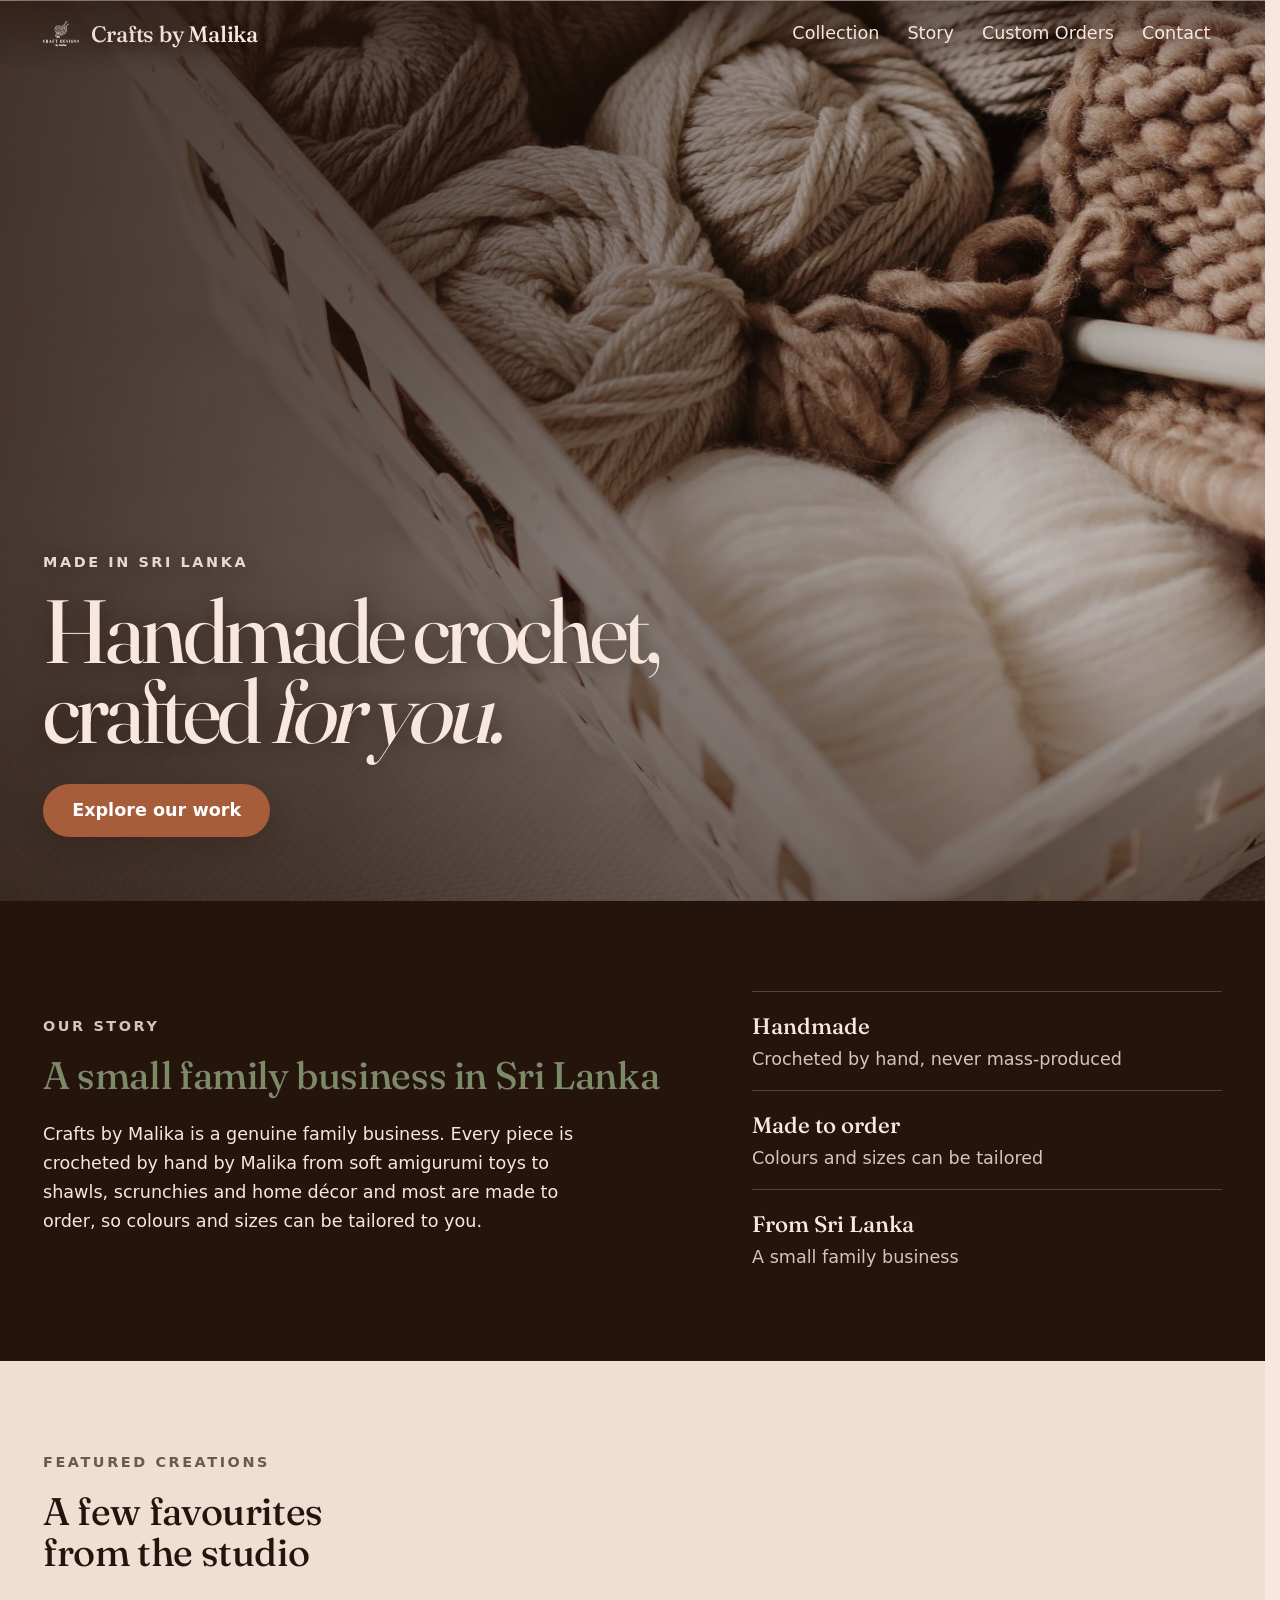
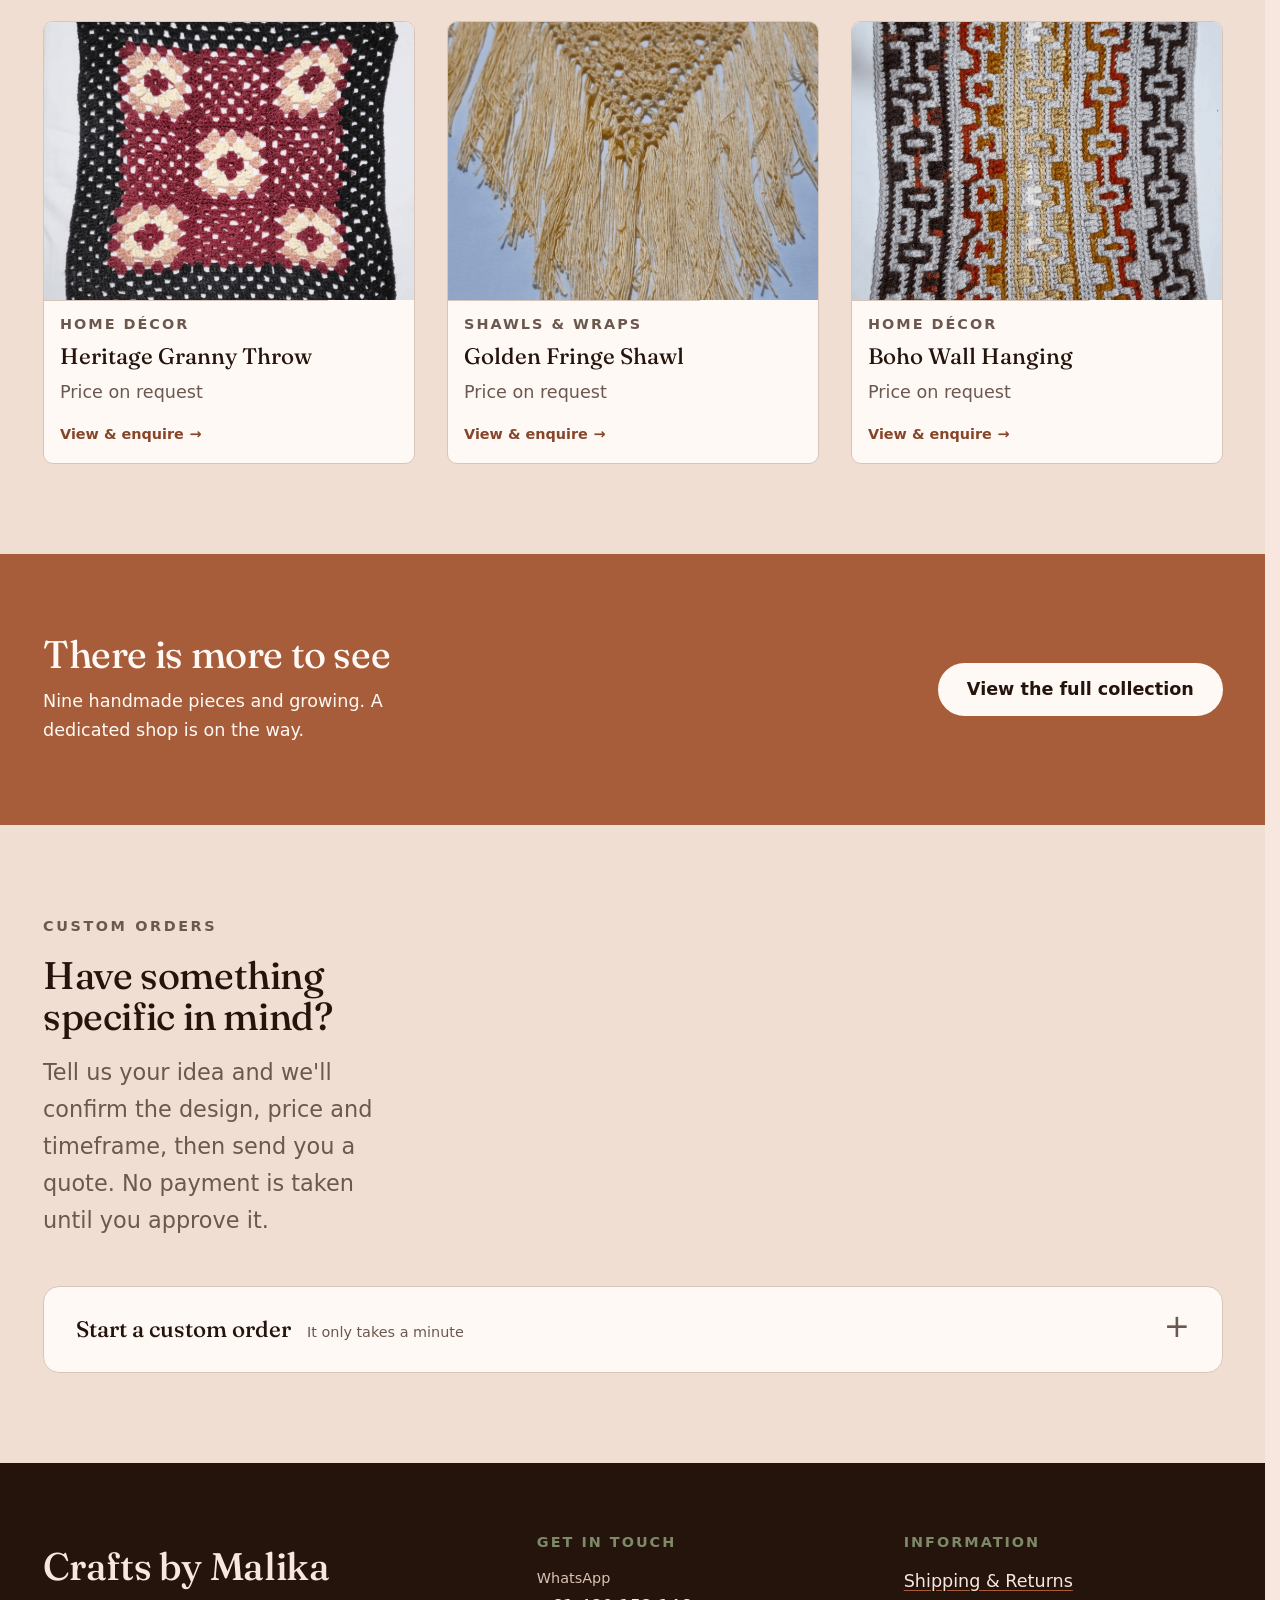
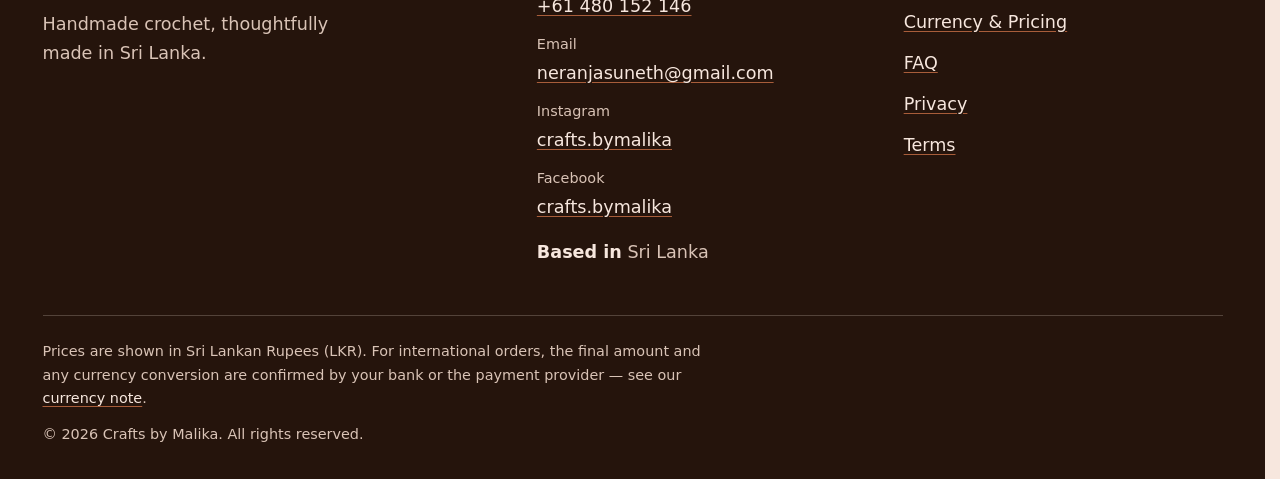
==== commit a9fdf41e: "Our Story section moved to the top below hero" ====
--- a/HTML/index.html
+++ b/HTML/index.html
@@ -108,10 +108,30 @@
       </div>
     </section>
 
-    <!-- ====================== BRAND STATEMENT ======================= -->
-    <section class="statement">
-      <div class="container">
-        <p class="statement__text reveal">Thoughtful crochet pieces, <em>slowly made by hand.</em></p>
+    <!-- ========================= HANDMADE STORY ===================== -->
+    <!-- The single dark editorial moment on the page (espresso section, plus the
+         footer), placed directly after the hero. Two-column on desktop, stacked
+         on mobile. Text uses the on-dark tokens so it stays readable on espresso. -->
+    <section id="story" class="section story">
+      <div class="container story__inner">
+        <div class="story__text reveal">
+          <p class="eyebrow">Our story</p>
+          <h2>A small family business in Sri Lanka</h2>
+          <p>
+            Crafts by Malika is a genuine family business. Every piece is crocheted by
+            hand by Malika from soft amigurumi toys to shawls, scrunchies and home
+            décor and most are made to order, so colours and sizes can be tailored
+            to you.
+          </p>
+          <!-- TODO(business): Expand this with the real story in Malika's own words —
+               how she started and what handmade means to the family. Keep it genuine;
+               do not add invented details. -->
+        </div>
+        <ul class="story__highlights reveal">
+          <li><strong>Handmade</strong><span>Crocheted by hand, never mass-produced</span></li>
+          <li><strong>Made to order</strong><span>Colours and sizes can be tailored</span></li>
+          <li><strong>From Sri Lanka</strong><span>A small family business</span></li>
+        </ul>
       </div>
     </section>
 
@@ -157,30 +177,6 @@
         <!-- Without JS this is a real link to the contact footer; app.js upgrades it
              to open the accessible coming-soon dialog. -->
         <a class="btn btn--on-color" id="view-collection" href="#contact">View the full collection</a>
-      </div>
-    </section>
-
-    <!-- ========================= HANDMADE STORY ===================== -->
-    <section id="story" class="section story">
-      <div class="container story__inner">
-        <div class="story__text reveal">
-          <p class="eyebrow">Our story</p>
-          <h2>A small family business in Sri Lanka</h2>
-          <p>
-            Crafts by Malika is a genuine family business. Every piece is crocheted by
-            hand by Malika — from soft amigurumi toys to shawls, scrunchies and home
-            décor — and most are made to order, so colours and sizes can be tailored
-            to you.
-          </p>
-          <!-- TODO(business): Expand this with the real story in Malika's own words —
-               how she started and what handmade means to the family. Keep it genuine;
-               do not add invented details. -->
-        </div>
-        <ul class="story__highlights reveal">
-          <li><strong>Handmade</strong><span>Crocheted by hand, never mass-produced</span></li>
-          <li><strong>Made to order</strong><span>Colours and sizes can be tailored</span></li>
-          <li><strong>From Sri Lanka</strong><span>A small family business</span></li>
-        </ul>
       </div>
     </section>
 
--- a/HTML/style.css
+++ b/HTML/style.css
@@ -371,21 +371,6 @@
 .hero__actions { display: flex; flex-wrap: wrap; align-items: center; gap: var(--space-4); }
 .hero__actions .btn { box-shadow: 0 10px 26px rgba(37, 20, 12, 0.28); }
 
-/* ---------------------------- Brand statement ---------------------------- */
-/* The single dark editorial moment on the page (one strong espresso section,
-   plus the footer). Large serif line in cream with a sage italic accent. */
-.statement { background: var(--surface-dark); color: var(--text-on-dark); padding-block: clamp(4rem, 10vw, 7.5rem); }
-.statement__text {
-  font-family: var(--font-head);
-  font-size: var(--step-statement);
-  font-weight: 380;
-  line-height: 1.14;
-  letter-spacing: -0.015em;
-  max-width: 20ch;
-  color: var(--text-on-dark);
-}
-.statement__text em { font-style: italic; color: var(--secondary); } /* sage accent (~5:1 on espresso) */
-
 /* --------------------------- Featured creations -------------------------- */
 /* Three simple, equal product cards. The section uses the deeper-blush tone so the
    off-white cards clearly stand out (background contrast). Each card is one
@@ -492,13 +477,18 @@
 .band__lead { color: var(--surface); margin-top: var(--space-3); max-width: 36ch; }
 
 /* --------------------------------- Story --------------------------------- */
-.story { background: var(--surface); }
+/* The single dark editorial moment on the page (one strong espresso section,
+   plus the footer), sitting directly after the hero. On-dark tokens keep the
+   text readable on espresso. */
+.story { background: var(--surface-dark); color: var(--text-on-dark); }
+.story .eyebrow { color: var(--muted-on-dark); }
+.story__text h2 { color: var(--secondary); } /* sage accent (~5:1 on espresso) */
 .story__inner { display: grid; grid-template-columns: 1fr; gap: clamp(2rem, 4vw, 3.5rem); align-items: start; }
-.story__text p { margin-top: var(--space-5); max-width: 50ch; color: var(--text); }
+.story__text p { margin-top: var(--space-5); max-width: 50ch; color: var(--text-on-dark); }
 .story__highlights { list-style: none; padding: 0; display: grid; gap: var(--space-4); }
-.story__highlights li { border-top: 1px solid var(--border); padding-top: var(--space-4); }
-.story__highlights strong { display: block; font-family: var(--font-head); font-weight: 500; font-size: var(--step-1); color: var(--text); }
-.story__highlights span { color: var(--muted); font-size: var(--step-0); }
+.story__highlights li { border-top: 1px solid var(--border-on-dark); padding-top: var(--space-4); }
+.story__highlights strong { display: block; font-family: var(--font-head); font-weight: 500; font-size: var(--step-1); color: var(--text-on-dark); }
+.story__highlights span { color: var(--muted-on-dark); font-size: var(--step-0); }
 
 /* ----------------------------- Custom orders ----------------------------- */
 /* Deeper-blush section so the off-white reveal panel stands out (same contrast
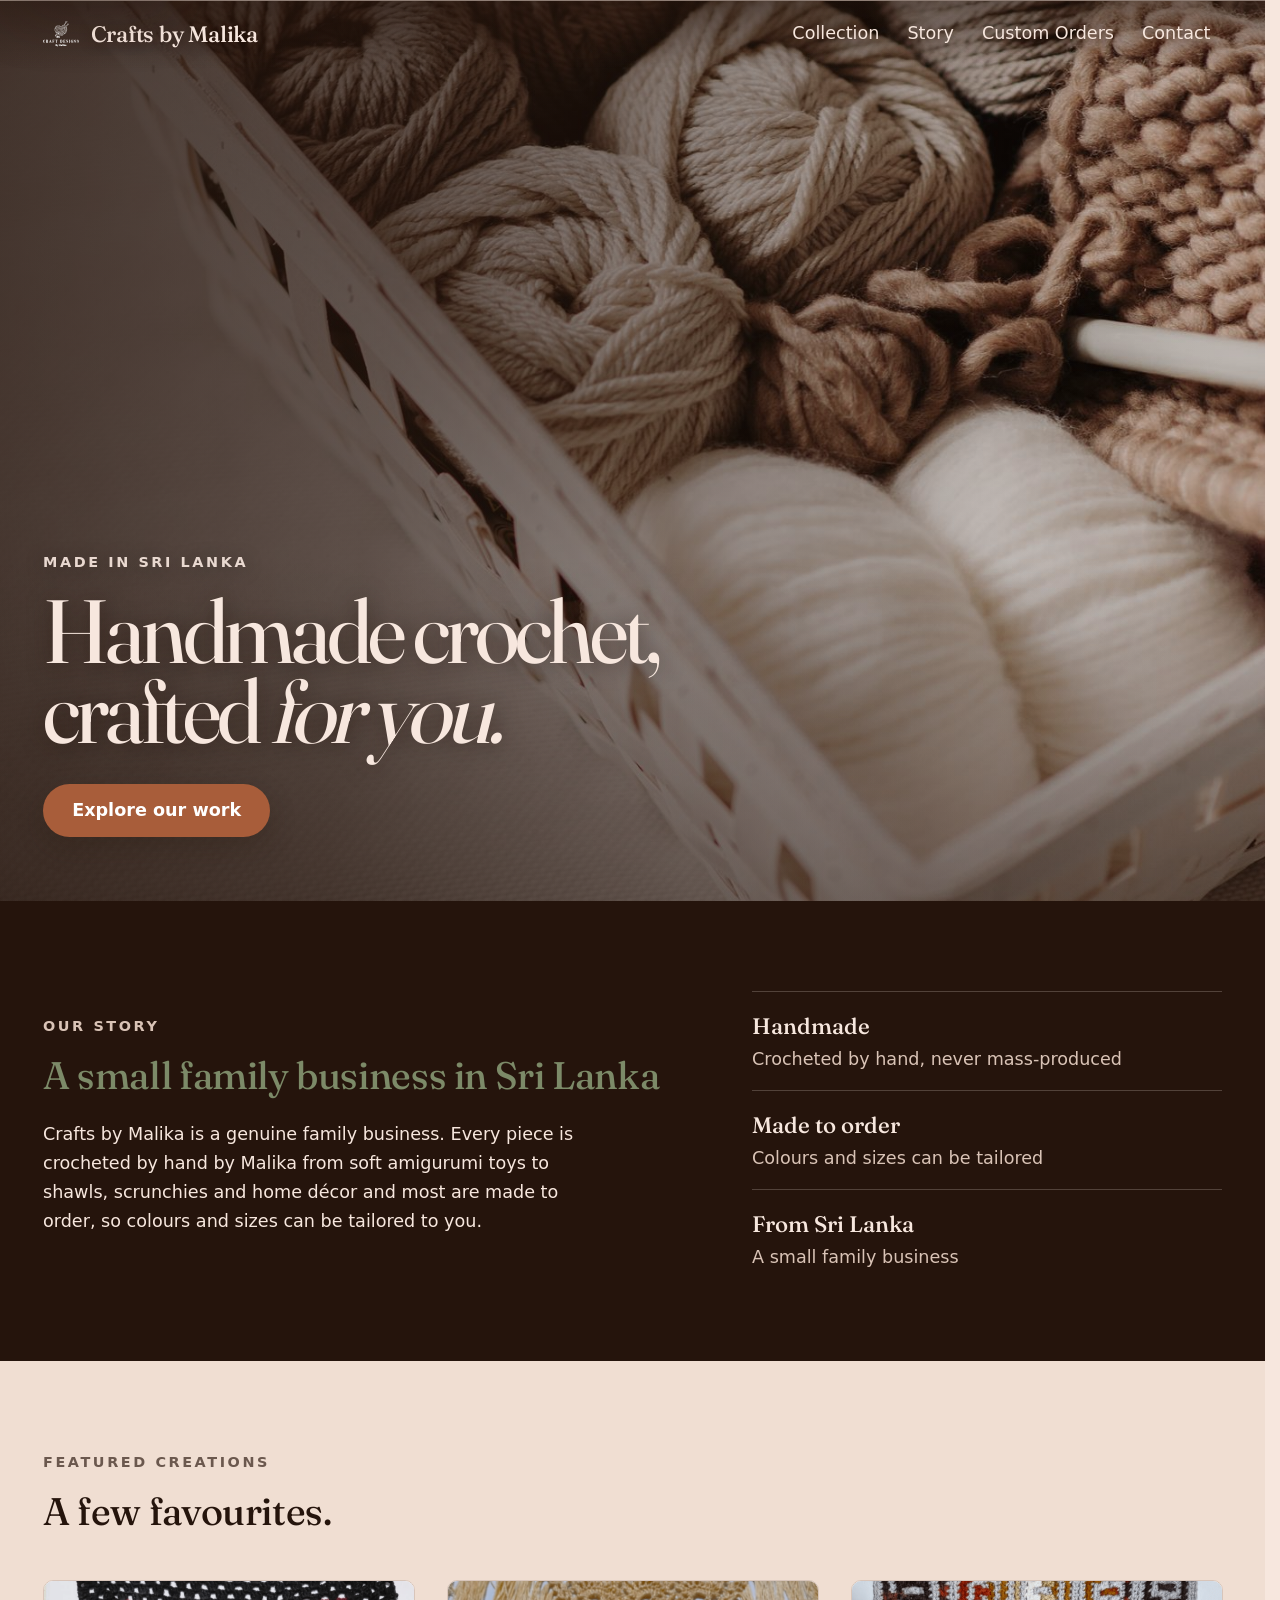
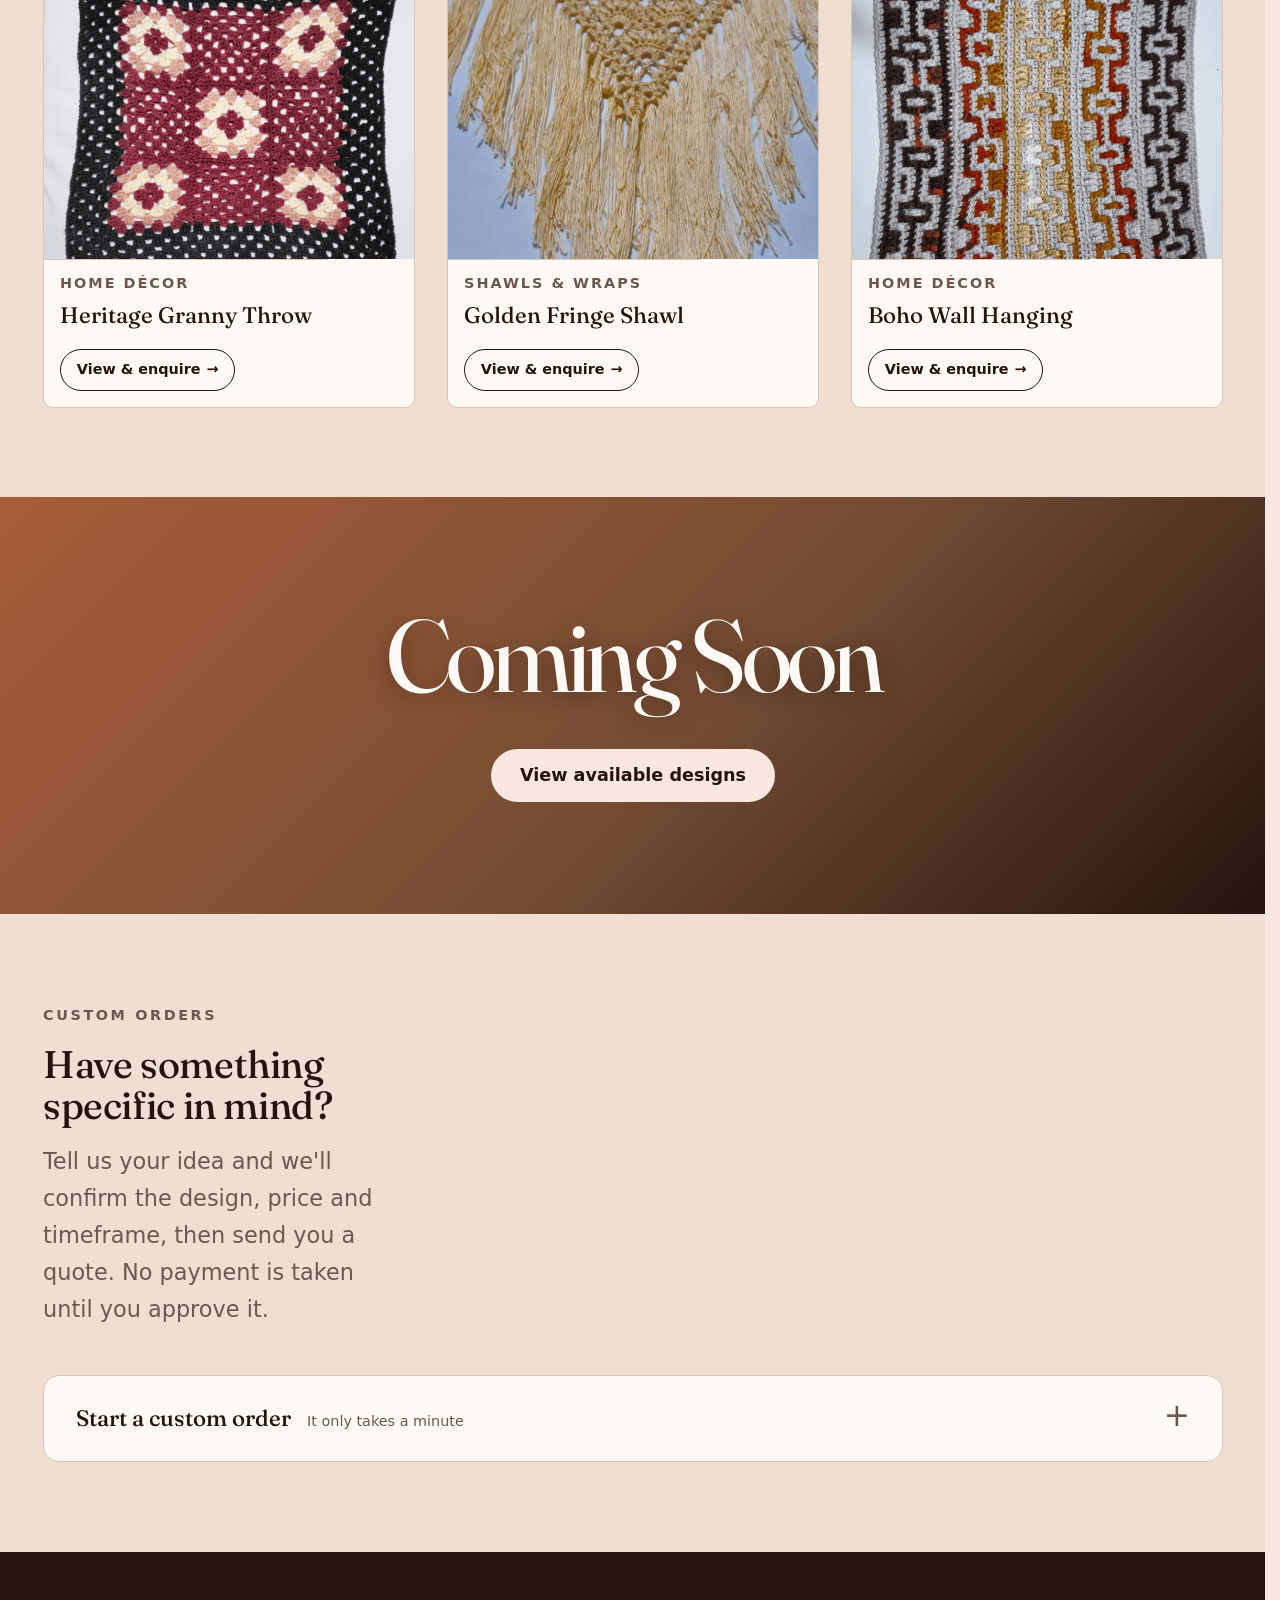
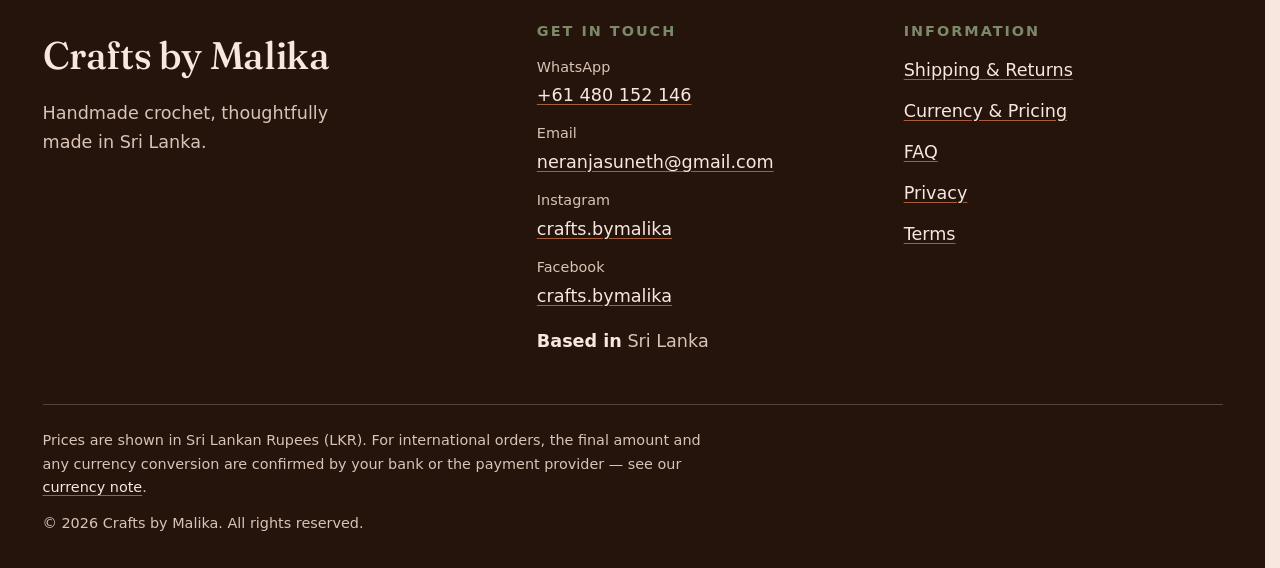
==== commit 4c07503e: "Chde styling changes to cards and buttons and background" ====
--- a/HTML/index.html
+++ b/HTML/index.html
@@ -37,7 +37,7 @@
   <!-- Hero background image — preloaded for fast LCP (it is a CSS background). -->
   <link rel="preload" href="hero.jpg" as="image" />
 
-  <link rel="stylesheet" href="style.css" />
+  <link rel="stylesheet" href="style.css?v=2" />
 
   <!-- Adds a hook so CSS can enhance only when JavaScript is available
        (progressive enhancement). Runs early to avoid a flash of un-enhanced UI. -->
@@ -140,7 +140,7 @@
       <div class="container">
         <header class="section__head reveal">
           <p class="eyebrow">Featured creations</p>
-          <h2>A few favourites from the studio</h2>
+          <h2>A few favourites.</h2>
         </header>
 
         <!-- Editorial featured grid (one large + two smaller) is rendered from
@@ -168,15 +168,10 @@
     <!-- ====================== COLLECTION CTA (dark) ================== -->
     <section class="band">
       <div class="container band__inner reveal">
-        <div class="band__text">
-          <h2 class="band__title">There is more to see</h2>
-          <p class="band__lead">
-            Nine handmade pieces and growing. A dedicated shop is on the way.
-          </p>
-        </div>
+        <h2 class="band__title">Coming Soon</h2>
         <!-- Without JS this is a real link to the contact footer; app.js upgrades it
              to open the accessible coming-soon dialog. -->
-        <a class="btn btn--on-color" id="view-collection" href="#contact">View the full collection</a>
+        <a class="btn btn--on-color band__cta" id="view-collection" href="#contact">View available designs</a>
       </div>
     </section>
 
--- a/HTML/style.css
+++ b/HTML/style.css
@@ -428,22 +428,27 @@
   color: var(--muted);
 }
 .feature__name { font-family: var(--font-head); font-size: var(--step-1); font-weight: 460; color: var(--text); line-height: 1.15; }
-.feature__price { font-size: var(--step-0); color: var(--muted); }
 .feature__cta {
-  margin-top: var(--space-2);
+  margin-top: var(--space-3);
   font-weight: 600;
   font-size: var(--step--1);
-  color: var(--primary-hover); /* terracotta action accent on the card */
+  color: var(--text);              /* espresso outline pill on the cream card */
+  background: transparent;
+  border: 1.5px solid var(--text);
   align-self: flex-start;
   display: inline-flex;
   align-items: center;
   gap: 0.4em;
+  padding: 0.55em 1.1em;
+  border-radius: 999px;
+  transition: background-color 0.25s var(--ease), color 0.25s var(--ease), border-color 0.25s var(--ease);
 }
 .feature__cta span { transition: transform 0.25s var(--ease); }
 /* Restrained hover, pointer devices only. */
 @media (hover: hover) {
   .feature:hover { transform: translateY(-3px); box-shadow: var(--shadow-card); }
   .feature:hover .feature__media img { transform: scale(1.04); }
+  .feature:hover .feature__cta { background: var(--surface-dark); color: var(--surface); border-color: var(--surface-dark); }
   .feature:hover .feature__cta span { transform: translateX(4px); }
 }
 
@@ -462,19 +467,34 @@
 .noscript-note a { font-weight: 600; }
 
 /* ------------------------------- CTA band -------------------------------- */
-/* Terracotta accent band — the one strong colour block that breaks up the
-   cream/blush midsection. Cream text + a cream button keep AA contrast
-   (cream on terracotta ≈ 4.7:1). */
-.band { background: var(--primary); color: var(--surface); padding-block: clamp(3rem, 7vw, 5rem); }
+/* Warm-brown accent band — the one strong colour block that breaks up the
+   cream/blush midsection. A diagonal terracotta → brown → espresso gradient
+   adds depth; every stop stays dark enough for cream text + the cream button. */
+.band {
+  background: linear-gradient(135deg, var(--primary) 0%, #744C32 55%, var(--surface-dark) 100%);
+  color: var(--surface);
+  padding-block: clamp(4rem, 9vw, 7rem);
+}
 .band__inner {
   display: flex;
-  flex-wrap: wrap;
+  flex-direction: column;
   align-items: center;
-  justify-content: space-between;
-  gap: var(--space-5);
-}
-.band__title { color: var(--surface); font-size: var(--step-2); }
-.band__lead { color: var(--surface); margin-top: var(--space-3); max-width: 36ch; }
+  text-align: center;
+  gap: var(--space-7);
+}
+/* Centred, hero-scale display heading (same Fraunces weight as the hero), a touch
+   larger with a soft drop shadow for depth on the gradient. */
+.band__title {
+  color: var(--surface);
+  font-size: clamp(2rem, 8vw, 8.5rem);
+  font-weight: 420;
+  line-height: 0.9;
+  letter-spacing: -0.045em;
+  text-shadow: 0 4px 24px rgba(37, 20, 12, 0.45);
+}
+/* Warmer cream button on the band (blush fill, espresso text), brightening on hover. */
+.band__cta { background: var(--bg); }
+.band__cta:hover { background: var(--surface); }
 
 /* --------------------------------- Story --------------------------------- */
 /* The single dark editorial moment on the page (one strong espresso section,
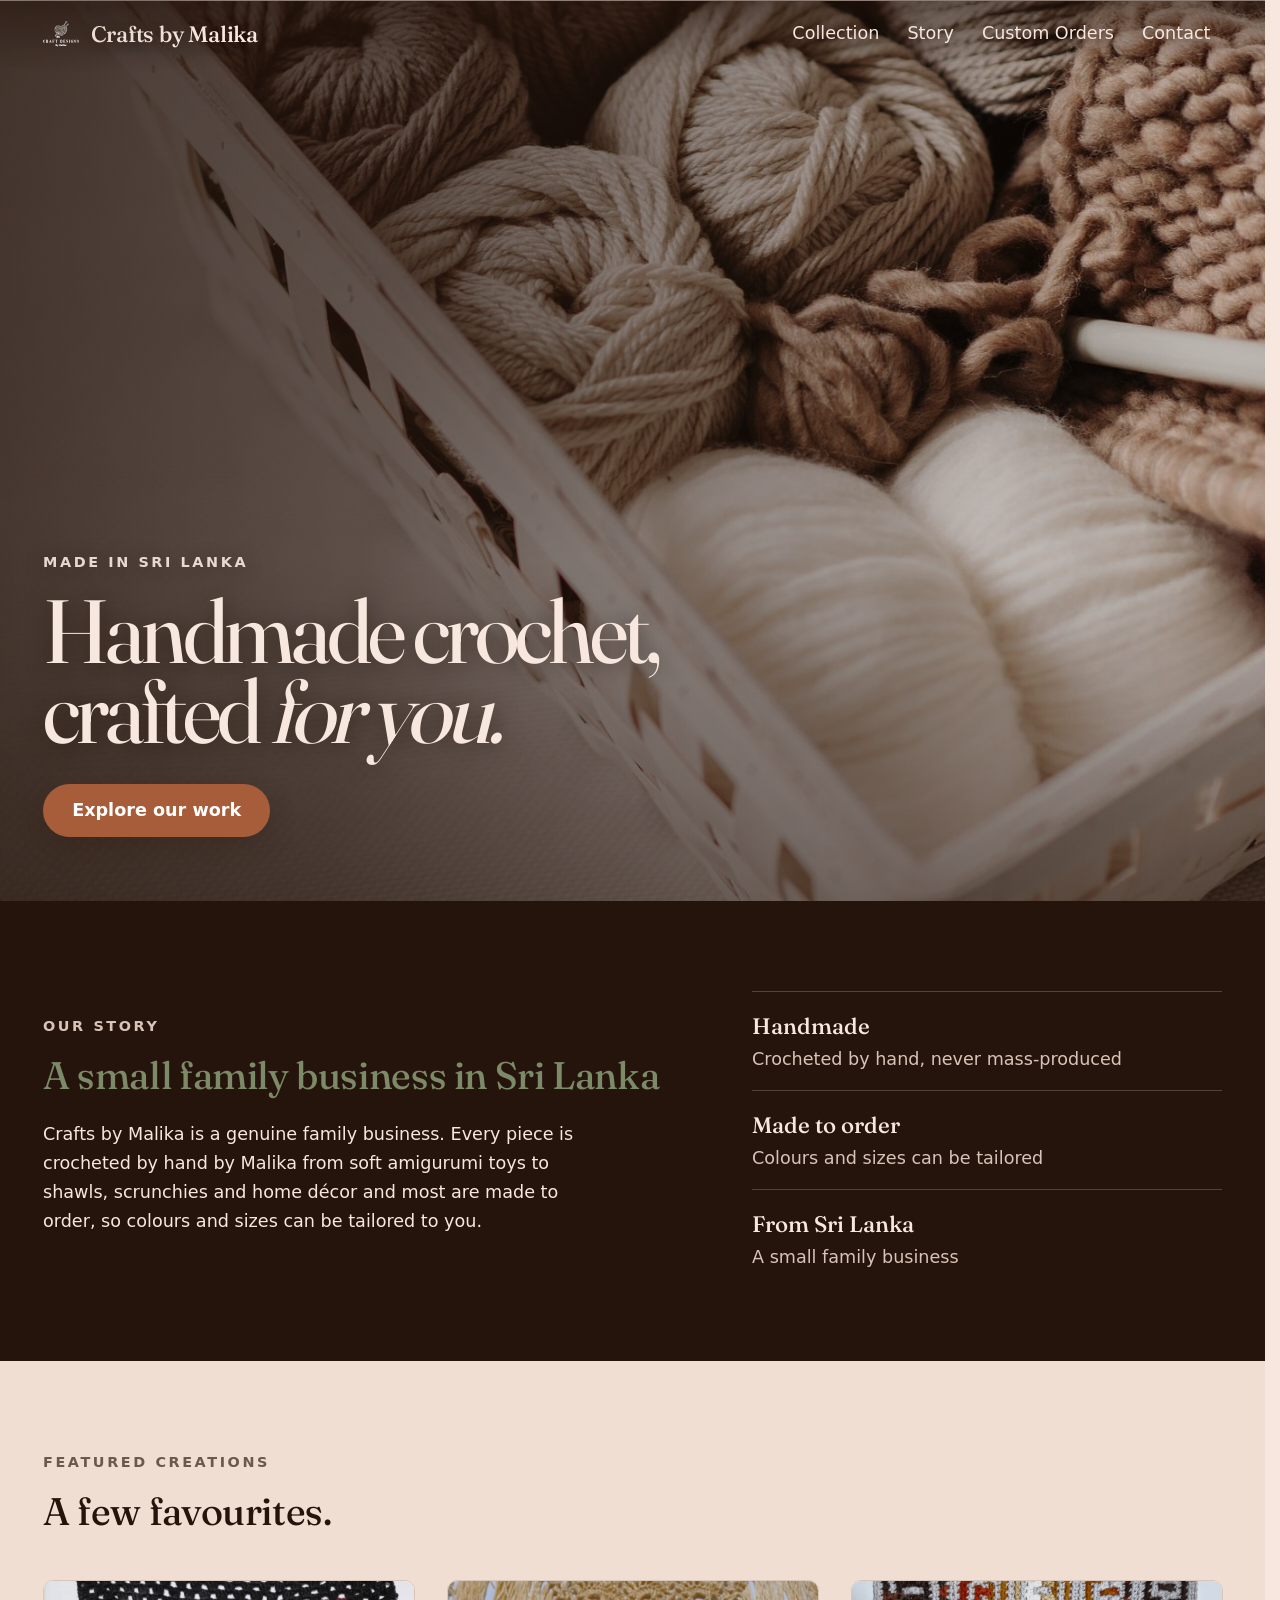
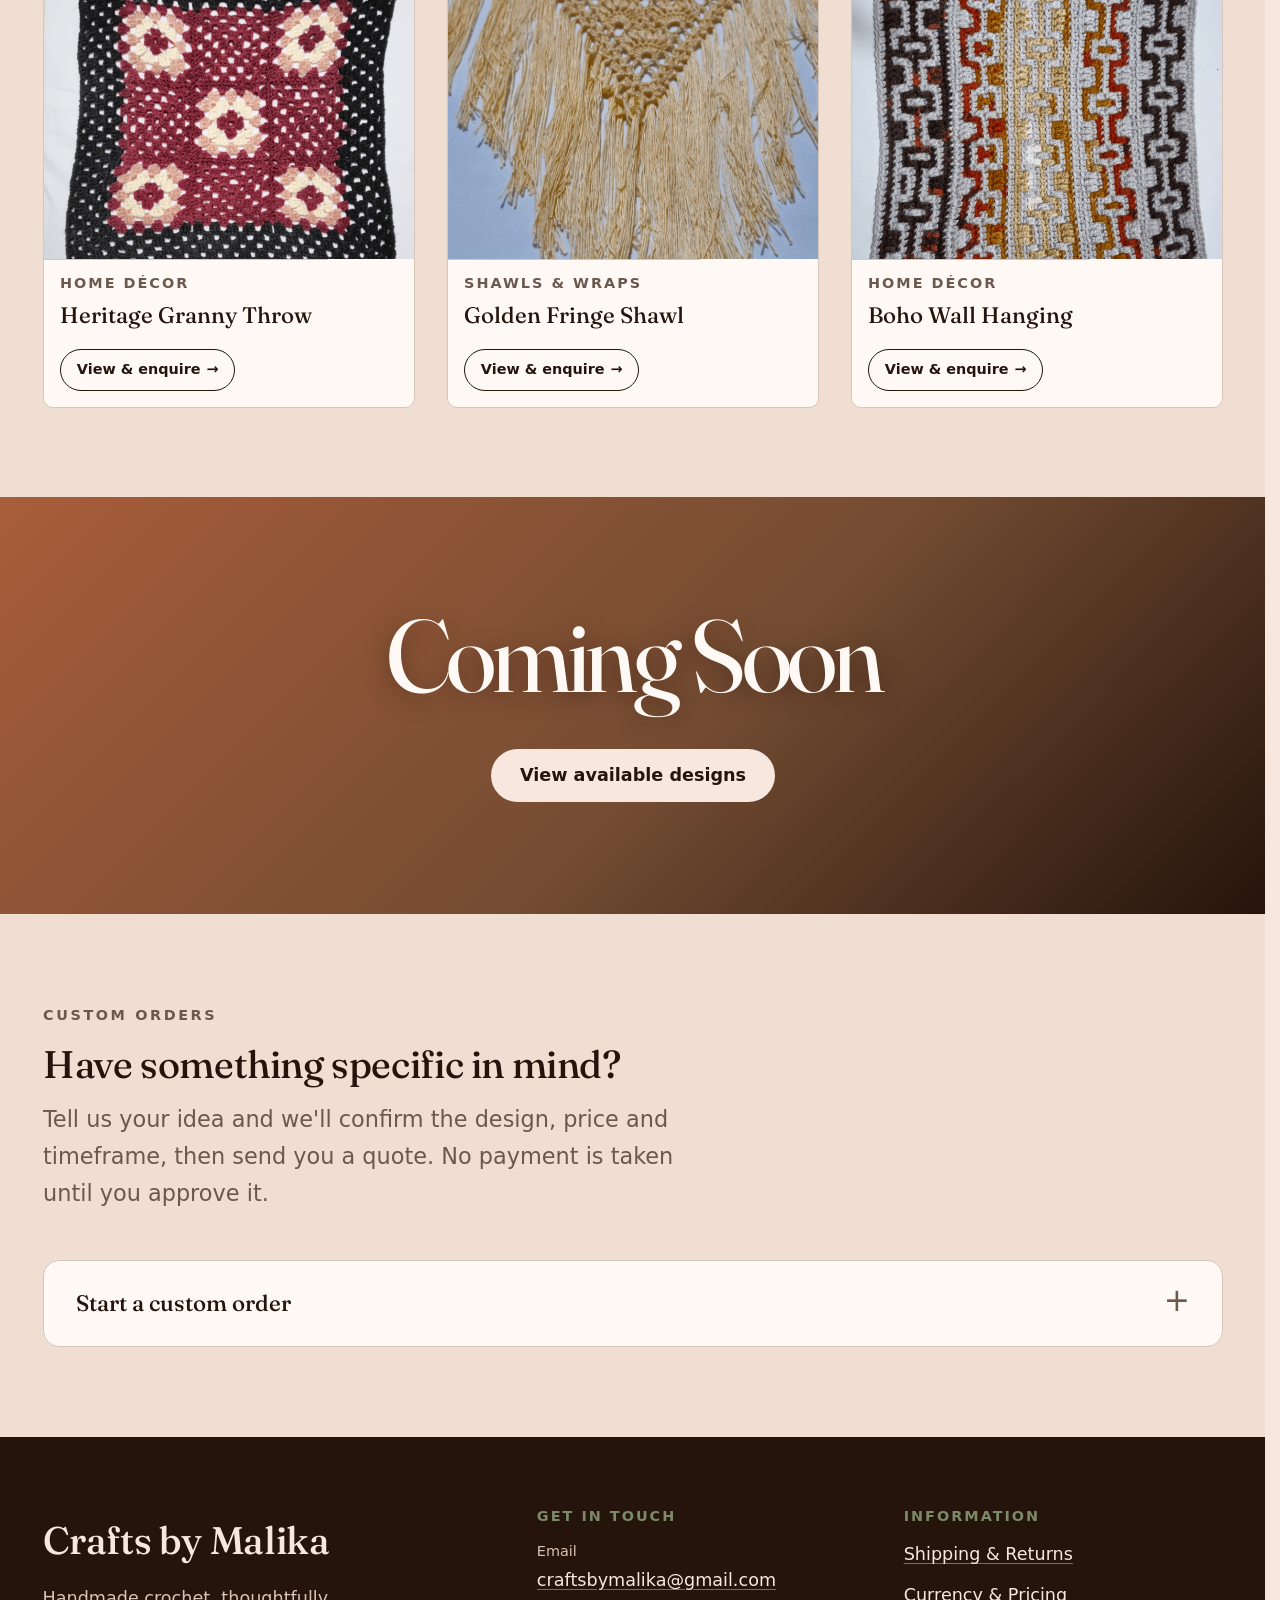
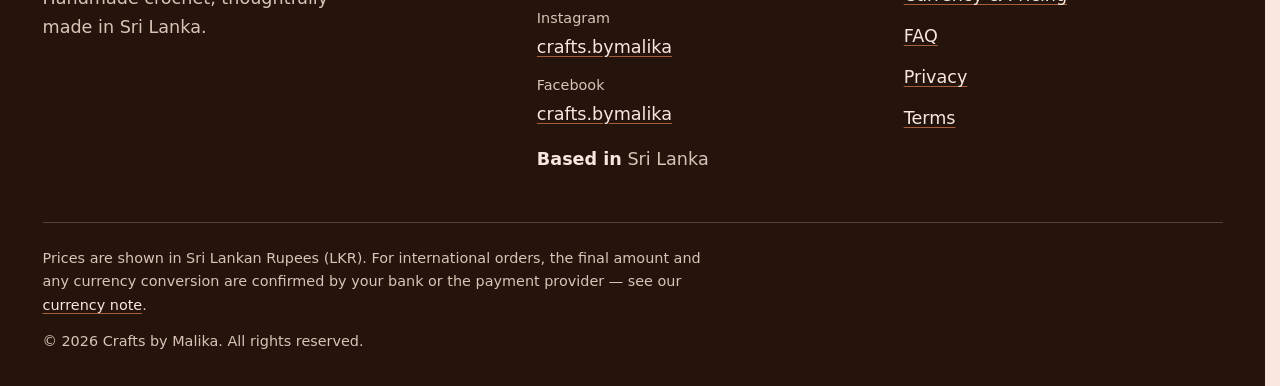
==== commit ea30779e: "Configure submission form by email" ====
--- a/HTML/index.html
+++ b/HTML/index.html
@@ -156,8 +156,7 @@
               work and order by contacting us directly:
             </p>
             <p>
-              <a href="https://wa.me/61480152146">Message us on WhatsApp</a> ·
-              <a href="mailto:neranjasuneth@gmail.com">Email us</a> ·
+              <a href="mailto:craftsbymalika@gmail.com">Email us</a> ·
               <a href="https://www.instagram.com/crafts.bymalika">See photos on Instagram</a>
             </p>
           </div>
@@ -193,24 +192,14 @@
         <details class="custom__reveal reveal" id="custom-reveal">
           <summary class="custom__summary">
             <span class="custom__summary-label">Start a custom order</span>
-            <span class="custom__summary-hint">It only takes a minute</span>
+            
           </summary>
 
           <div class="custom__panel">
-            <ol class="steps">
-              <li><span class="steps__num">1</span> You share your idea using the form below.</li>
-              <li><span class="steps__num">2</span> We confirm the design, size, colours, price, currency and timeframe.</li>
-              <li><span class="steps__num">3</span> Where delivery is needed, we calculate the shipping cost.</li>
-              <li><span class="steps__num">4</span> You approve the quotation.</li>
-              <li><span class="steps__num">5</span> We confirm payment arrangements together.</li>
-              <li><span class="steps__num">6</span> Your piece is made by hand.</li>
-              <li><span class="steps__num">7</span> We arrange pickup or delivery.</li>
-            </ol>
-
             <form class="enquiry-form" id="custom-order-form" novalidate>
               <p class="enquiry-form__intro">
-                Fields marked <span aria-hidden="true">*</span> are required. We only ask
-                for what we need to prepare your quote.
+                Fields marked <span aria-hidden="true">*</span> are required. Please leave
+                your email address so we can reply.
               </p>
 
               <div class="form-grid">
@@ -219,19 +208,11 @@
                   <input id="cf-name" name="name" type="text" autocomplete="name" required />
                 </p>
                 <p class="field">
-                  <label for="cf-country">Country <span aria-hidden="true">*</span></label>
-                  <input id="cf-country" name="country" type="text" autocomplete="country-name" required />
-                </p>
-                <p class="field">
                   <label for="cf-email">Email <span aria-hidden="true">*</span></label>
                   <input id="cf-email" name="email" type="email" autocomplete="email" required />
                 </p>
                 <p class="field">
-                  <label for="cf-phone">Phone / WhatsApp</label>
-                  <input id="cf-phone" name="phone" type="tel" autocomplete="tel" inputmode="tel" />
-                </p>
-                <p class="field">
-                  <label for="cf-type">Product type <span aria-hidden="true">*</span></label>
+                  <label for="cf-type">What would you like made? <span aria-hidden="true">*</span></label>
                   <input id="cf-type" name="productType" type="text" list="product-types" required />
                   <datalist id="product-types">
                     <option value="Toy / Amigurumi"></option>
@@ -243,40 +224,13 @@
                   </datalist>
                 </p>
                 <p class="field">
-                  <label for="cf-colours">Preferred colours</label>
-                  <input id="cf-colours" name="colours" type="text" />
-                </p>
-                <p class="field">
-                  <label for="cf-size">Desired size</label>
-                  <input id="cf-size" name="size" type="text" placeholder="e.g. approx. 20 cm, or 'baby blanket'" />
-                </p>
-                <p class="field">
-                  <label for="cf-date">Required by (date)</label>
+                  <label for="cf-date">Required date</label>
                   <input id="cf-date" name="requiredDate" type="date" />
                 </p>
-                <p class="field">
-                  <label for="cf-budget">Budget range</label>
-                  <input id="cf-budget" name="budget" type="text" placeholder="e.g. up to LKR 5,000" />
-                </p>
-                <p class="field">
-                  <label for="cf-currency">Preferred currency</label>
-                  <select id="cf-currency" name="currency">
-                    <option value="LKR" selected>LKR — Sri Lankan Rupee</option>
-                    <option value="USD">USD — US Dollar</option>
-                    <option value="GBP">GBP — British Pound</option>
-                    <option value="EUR">EUR — Euro</option>
-                    <option value="AUD">AUD — Australian Dollar</option>
-                    <option value="other">Other (tell us below)</option>
-                  </select>
-                </p>
-                <p class="field">
-                  <label for="cf-delivery">Delivery city / country</label>
-                  <input id="cf-delivery" name="delivery" type="text" />
-                </p>
               </div>
 
               <p class="field field--full">
-                <label for="cf-description">Describe what you would like <span aria-hidden="true">*</span></label>
+                <label for="cf-description">Tell us about your idea <span aria-hidden="true">*</span></label>
                 <textarea id="cf-description" name="description" rows="5" required
                   placeholder="Tell us about the item, who it is for, any reference photos you have, and anything else that helps."></textarea>
               </p>
@@ -289,8 +243,7 @@
               </p>
 
               <div class="enquiry-form__actions">
-                <button type="submit" class="btn btn--primary">Send enquiry</button>
-                <a class="btn btn--ghost" id="custom-whatsapp" href="https://wa.me/61480152146" rel="noopener">Send via WhatsApp instead</a>
+                <button type="submit" class="btn btn--primary">Submit</button>
               </div>
 
               <p class="enquiry-form__status" id="form-status" role="status" aria-live="polite"></p>
@@ -318,12 +271,8 @@
         <h2 class="site-footer__heading">Get in touch</h2>
         <ul class="contact__methods">
           <li>
-            <span class="contact__label">WhatsApp</span>
-            <a data-contact="whatsapp" href="https://wa.me/61480152146">+61 480 152 146</a>
-          </li>
-          <li>
             <span class="contact__label">Email</span>
-            <a data-contact="email" href="mailto:neranjasuneth@gmail.com">neranjasuneth@gmail.com</a>
+            <a data-contact="email" href="mailto:craftsbymalika@gmail.com">craftsbymalika@gmail.com</a>
           </li>
           <li>
             <span class="contact__label">Instagram</span>
@@ -369,12 +318,11 @@
       <p class="eyebrow">Coming soon</p>
       <h2 class="dialog__title" id="coming-soon-title">The full collection is on its way</h2>
       <p class="dialog__text">
-        We're preparing a dedicated shop where you can explore every handmade piece.
-        For now, you can contact us about anything you see here.
+        We're preparing a dedicated list of designs to choose from.
+        For now, you can contact us for more details.
       </p>
       <div class="dialog__actions">
-        <a class="btn btn--primary" id="dialog-whatsapp" href="https://wa.me/61480152146" target="_blank" rel="noopener">Ask us on WhatsApp</a>
-        <button type="button" class="btn btn--ghost" data-close-dialog>Close</button>
+        <a class="btn btn--primary" href="mailto:craftsbymalika@gmail.com?subject=Crafts%20by%20Malika%20%E2%80%94%20enquiry">Email us</a>
       </div>
     </div>
   </dialog>
--- a/HTML/style.css
+++ b/HTML/style.css
@@ -514,6 +514,9 @@
 /* Deeper-blush section so the off-white reveal panel stands out (same contrast
    idea as the featured cards). */
 .custom { background: var(--surface-2); }
+/* Wider intro so the lead paragraph isn't cramped into 32ch. */
+.custom .section__head { max-width: 60ch; }
+.custom .section__intro { max-width: 60ch; }
 .custom__reveal {
   border: 1px solid var(--border);
   border-radius: var(--radius-lg);
@@ -547,20 +550,6 @@
 .custom__summary:hover { color: var(--primary-hover); }
 .custom__summary-hint { font-family: var(--font-body); font-size: var(--step--1); font-weight: 500; color: var(--muted); }
 .custom__panel { padding: 0 var(--space-6) var(--space-6); }
-
-.steps { list-style: none; padding: 0; display: grid; gap: var(--space-3); margin-bottom: var(--space-6); }
-.steps li { display: flex; align-items: flex-start; gap: var(--space-3); color: var(--muted); font-size: var(--step-0); }
-.steps__num {
-  flex: none;
-  width: 1.9rem; height: 1.9rem;
-  display: grid; place-items: center;
-  border-radius: 50%;
-  background: var(--secondary);   /* sage accent — espresso digit on sage (~5:1) */
-  color: var(--text);
-  font-family: var(--font-body);
-  font-weight: 600;
-  font-size: var(--step--1);
-}
 
 .enquiry-form {
   background: var(--bg);
